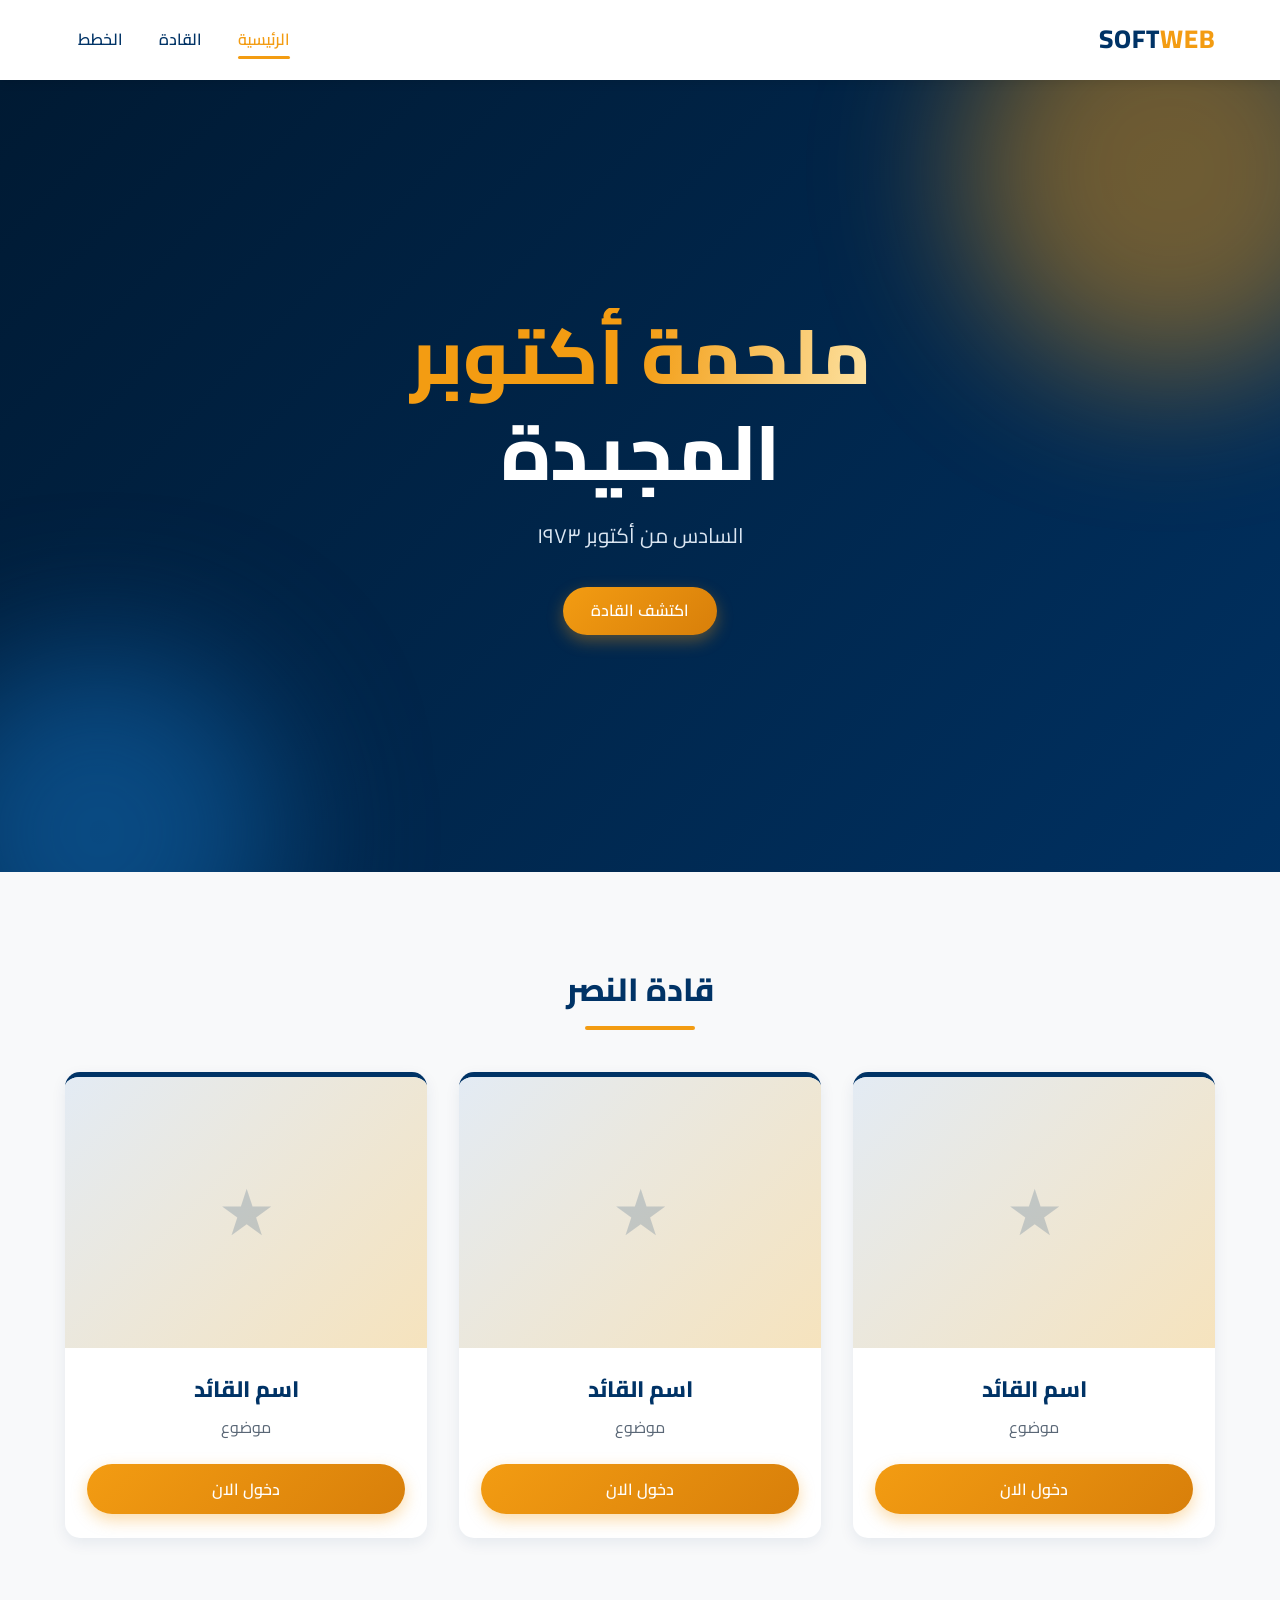
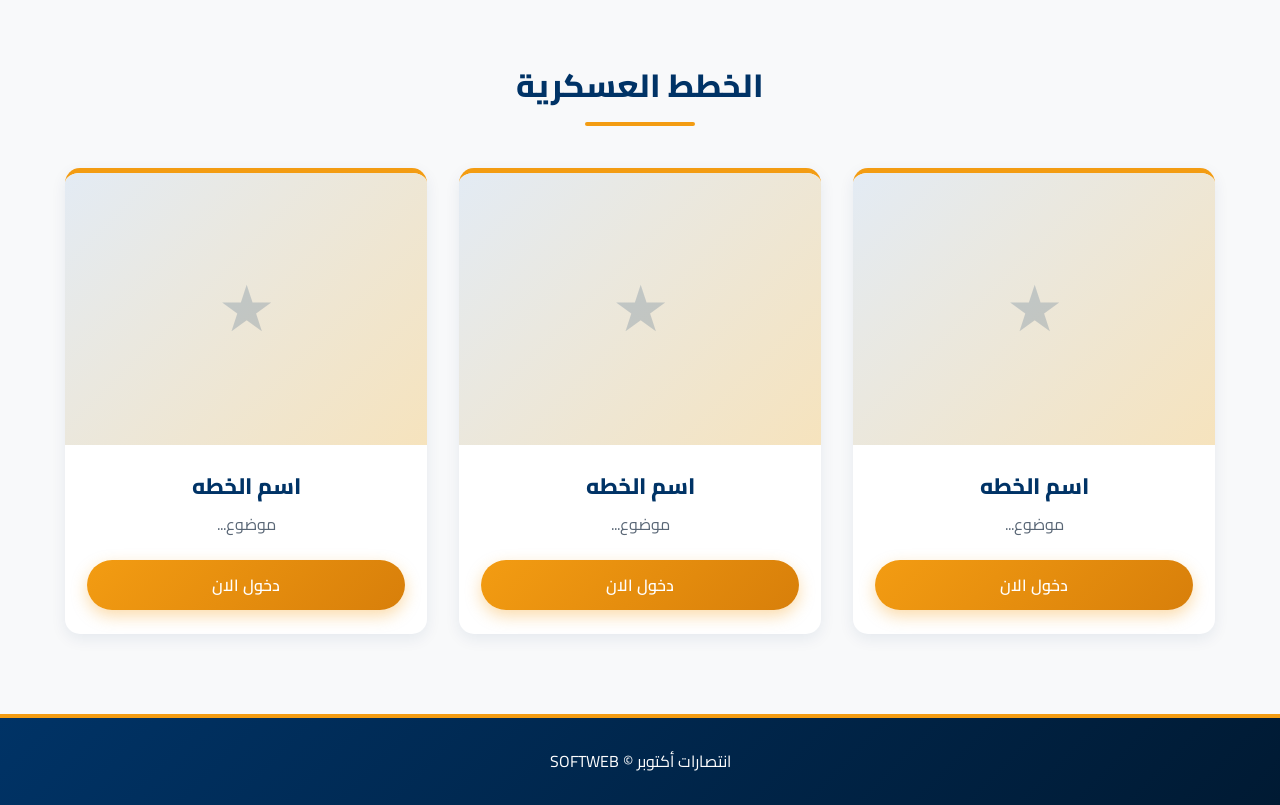
==== index.html @ c3227319 "Add files via upload" ====
<!doctype html>
<html lang="ar" dir="rtl">

<head>
    <meta charset="utf-8">
    <meta name="viewport" content="width=device-width,initial-scale=1">
    <title>انتصارات أكتوبر</title>
    <link rel="preconnect" href="https://fonts.googleapis.com">
    <link rel="preconnect" href="https://fonts.gstatic.com" crossorigin>
    <link href="https://fonts.googleapis.com/css2?family=Cairo:wght@400;600;800&display=swap" rel="stylesheet">
    <link rel="stylesheet" href="static/css/style.css">
    <link rel="stylesheet" href="static/css/index.css">
</head>

<body>

    <!--الراس او الشريط العلوي-->
    <header>

        <!--شعار-->
        <div class="logo">
            <h1>SOFT<span>WEB</span></h1>
        </div>

        <!--links روابط-->
        <nav>
            <div class="link_box">
                <a class="link_item" href="#word">الرئيسية</a>
                <a class="link_item" href="#leaders">القادة</a>
                <a class="link_item" href="#plans">الخطط</a>
            </div>
        </nav>
    </header>

    <main>
        <!--مقدمة كلمه ملحمة اكتوبر-->
        <section class="word" id="word">
            <div class="word_box">
                <h1 class="word_item">
                    <span class="word_gold">ملحمة أكتوبر</span>
                    <span class="word_white">المجيدة</span>
                </h1>
                <p class="word_sub">السادس من أكتوبر ١٩٧٣</p>
                <a class="btn" href="#leaders">اكتشف القادة</a>
            </div>
        </section>

        <!--القاده-->
        <section class="leaders_section" id="leaders">
            <h2 class="section-title">قادة النصر</h2>
            <div class="leaders_box">
                <div class="leaders_item">
                    <div class="leaders_img"><img src="" class="leaders_photo" alt=""></div>
                    <div class="leaders_string">
                        <h1>اسم القائد</h1>
                        <p>موضوع</p>
                    </div>
                    <button>دخول الان</button>
                </div>

                <div class="leaders_item">
                    <div class="leaders_img"><img src="" class="leaders_photo" alt=""></div>
                    <div class="leaders_string">
                        <h1>اسم القائد</h1>
                        <p>موضوع</p>
                    </div>
                    <button>دخول الان</button>
                </div>

                <div class="leaders_item">
                    <div class="leaders_img"><img src="" class="leaders_photo" alt=""></div>
                    <div class="leaders_string">
                        <h1>اسم القائد</h1>
                        <p>موضوع</p>
                    </div>
                    <button>دخول الان</button>
                </div>
            </div>
        </section>

        <!--الخطط-->
        <section class="plans_section" id="plans">
            <h2 class="section-title">الخطط العسكرية</h2>
            <div class="plan_box">
                <div class="plan_item">
                    <div class="plan_photo"><img src="" class="plan_img" alt=""></div>
                    <div class="plan_string">
                        <h1>اسم الخطه</h1>
                        <p>موضوع...</p>
                    </div>
                    <button>دخول الان</button>
                </div>

                <div class="plan_item">
                    <div class="plan_photo"><img src="" class="plan_img" alt=""></div>
                    <div class="plan_string">
                        <h1>اسم الخطه</h1>
                        <p>موضوع...</p>
                    </div>
                    <button>دخول الان</button>
                </div>

                <div class="plan_item">
                    <div class="plan_photo"><img src="" class="plan_img" alt=""></div>
                    <div class="plan_string">
                        <h1>اسم الخطه</h1>
                        <p>موضوع...</p>
                    </div>
                    <button>دخول الان</button>
                </div>
            </div>
        </section>
    </main>

    <footer>
        <p>انتصارات أكتوبر &copy; SOFTWEB</p>
    </footer>

    <script src="static/scripts/app.js"></script>
</body>

</html>
---- static/css/style.css ----
/* ========== المتغيرات (نفس ألوان الملف المرجعي + درجات إضافية) ========== */
:root {
    --main-blue: #003366;
    --deep-blue: #001a33;
    --mid-blue: #0b4f8a;
    --main-orange: #f39c12;
    --dark-orange: #d87f0a;
    --gold: #ffc857;
    --light-bg: #f8f9fa;
    --ink: #1c2a3a;
    --muted: #5a6776;
    --shadow-sm: 0 5px 15px rgba(0, 51, 102, 0.08);
    --shadow-lg: 0 18px 40px rgba(0, 51, 102, 0.22);
    --ease: cubic-bezier(.22, .8, .3, 1);
}

/* ========== الأساسيات ========== */
*,
*::before,
*::after {
    box-sizing: border-box;
}

html {
    scroll-behavior: smooth;
    scroll-padding-top: 80px;
}

body {
    font-family: 'Cairo', 'Segoe UI', Tahoma, Geneva, Verdana, sans-serif;
    background-color: var(--light-bg);
    color: var(--ink);
    margin: 0;
    padding: 0;
    line-height: 1.7;
}

img {
    max-width: 100%;
    display: block;
}

a {
    text-decoration: none;
}

:focus-visible {
    outline: 3px solid var(--main-orange);
    outline-offset: 3px;
}

/* ========== الهيدر ========== */
header {
    position: sticky;
    top: 0;
    z-index: 100;
    display: flex;
    align-items: center;
    justify-content: space-between;
    padding: 18px 5%;
    background-color: rgba(255, 255, 255, 0.92);
    backdrop-filter: blur(10px);
    box-shadow: 0 2px 10px rgba(0, 0, 0, 0.1);
    transition: padding 0.35s var(--ease), box-shadow 0.35s var(--ease);
}

header.scrolled {
    padding: 8px 5%;
    box-shadow: 0 6px 24px rgba(0, 51, 102, 0.18);
}

.logo h1 {
    margin: 0;
    font-size: 1.6rem;
    font-weight: 800;
    color: var(--main-blue);
    letter-spacing: 1px;
}

.logo span {
    color: var(--main-orange);
}

.link_box {
    display: flex;
    gap: 8px;
}

.link_item {
    position: relative;
    color: var(--main-blue);
    font-weight: 600;
    padding: 6px 14px;
    transition: color 0.3s;
}

/* خط برتقالي يتمدد تحت الرابط */
.link_item::after {
    content: '';
    position: absolute;
    bottom: 0;
    right: 14px;
    left: 14px;
    height: 3px;
    border-radius: 3px;
    background: var(--main-orange);
    transform: scaleX(0);
    transform-origin: right;
    transition: transform 0.35s var(--ease);
}

.link_item:hover,
.link_item.active {
    color: var(--main-orange);
}

.link_item:hover::after,
.link_item.active::after {
    transform: scaleX(1);
}

/* ========== الأزرار ========== */
.btn,
button {
    position: relative;
    overflow: hidden;
    display: inline-block;
    font-family: inherit;
    font-size: 1rem;
    font-weight: 600;
    color: #fff;
    background: linear-gradient(135deg, var(--main-orange), var(--dark-orange));
    border: none;
    border-radius: 25px;
    padding: 10px 28px;
    cursor: pointer;
    box-shadow: 0 6px 16px rgba(243, 156, 18, 0.35);
    transition: transform 0.3s var(--ease), box-shadow 0.3s var(--ease);
}

/* لمعة تعبر الزر */
.btn::before,
button::before {
    content: '';
    position: absolute;
    top: 0;
    bottom: 0;
    width: 50%;
    right: -80%;
    background: linear-gradient(100deg, transparent, rgba(255, 255, 255, 0.55), transparent);
    transform: skewX(20deg);
}

.btn:hover::before,
button:hover::before {
    right: 130%;
    transition: right 0.7s var(--ease);
}

.btn:hover,
button:hover {
    transform: translateY(-3px);
    box-shadow: 0 10px 22px rgba(243, 156, 18, 0.5);
}

.btn:active,
button:active {
    transform: translateY(0) scale(0.97);
}

/* ========== عناوين الأقسام ========== */
.section-title {
    position: relative;
    margin: 0 0 56px;
    color: var(--main-blue);
    font-size: 2rem;
    font-weight: 800;
    text-align: center;
}

.section-title::after {
    content: '';
    position: absolute;
    bottom: -14px;
    left: 50%;
    width: 60px;
    height: 4px;
    border-radius: 4px;
    background: var(--main-orange);
    transform: translateX(-50%);
    transition: width 0.8s var(--ease);
}

/* الخط يتمدد عند ظهور العنوان */
.section-title.reveal:not(.in)::after {
    width: 0;
}

.section-title.in::after {
    width: 110px;
}

/* ========== الفوتر ========== */
footer {
    background: linear-gradient(135deg, var(--main-blue), var(--deep-blue));
    color: #fff;
    padding: 30px 0;
    text-align: center;
    margin-top: 50px;
    border-top: 4px solid var(--main-orange);
}

footer p {
    margin: 0;
}

/* ========== الظهور عند التمرير ========== */
.reveal {
    opacity: 0;
    transform: translateY(40px);
    transition: opacity 0.8s var(--ease), transform 0.8s var(--ease);
    transition-delay: calc(var(--i, 0) * 120ms);
}

.reveal.in {
    opacity: 1;
    transform: none;
}

/* ========== جوال ========== */
@media (max-width: 640px) {
    header {
        flex-direction: column;
        gap: 6px;
    }

    .section-title {
        font-size: 1.6rem;
    }
}

/* احترام من يفضّل تقليل الحركة */
@media (prefers-reduced-motion: reduce) {

    *,
    *::before,
    *::after {
        animation: none !important;
        transition: none !important;
    }

    html {
        scroll-behavior: auto;
    }

    .reveal {
        opacity: 1;
        transform: none;
    }
}
---- static/css/index.css ----
/* ========== الهيرو: ملحمة أكتوبر المجيدة ========== */
.word {
    position: relative;
    overflow: hidden;
    min-height: 88vh;
    display: flex;
    align-items: center;
    justify-content: center;
    text-align: center;
    padding: 100px 20px;
    color: #fff;
    background: linear-gradient(135deg, var(--deep-blue), var(--main-blue) 55%, var(--mid-blue));
    background-size: 200% 200%;
    animation: bgShift 14s ease-in-out infinite alternate;
}

/* توهجان برتقالي وأزرق يطفوان ببطء */
.word::before,
.word::after {
    content: '';
    position: absolute;
    border-radius: 50%;
    filter: blur(70px);
    pointer-events: none;
}

.word::before {
    width: 420px;
    height: 420px;
    top: -120px;
    right: -100px;
    background: rgba(243, 156, 18, 0.45);
    animation: float 9s ease-in-out infinite alternate;
}

.word::after {
    width: 360px;
    height: 360px;
    bottom: -140px;
    left: -80px;
    background: rgba(11, 79, 138, 0.9);
    animation: float 11s ease-in-out infinite alternate-reverse;
}

.word_box {
    position: relative;
    z-index: 1;
    max-width: 800px;
}

.word_item {
    margin: 0 0 18px;
    font-size: clamp(2.4rem, 7vw, 4.8rem);
    font-weight: 800;
    line-height: 1.25;
}

.word_item span {
    display: block;
}

/* الذهبي: لمعان يتحرك داخل النص */
.word_gold {
    background: linear-gradient(100deg, var(--main-orange) 20%, #fff2c2 45%, var(--gold) 55%, var(--main-orange) 80%);
    background-size: 250% 100%;
    -webkit-background-clip: text;
    background-clip: text;
    color: transparent;
    animation: heroIn 1s var(--ease) both, shimmer 5s linear 1s infinite;
}

.word_white {
    color: #fff;
    animation: heroIn 1s var(--ease) 0.25s both;
}

.word_sub {
    margin: 0 0 34px;
    font-size: 1.3rem;
    color: #dbe6f2;
    animation: heroIn 1s var(--ease) 0.55s both;
}

.word_box .btn {
    animation: heroIn 1s var(--ease) 0.85s both, pulse 2.6s ease-in-out 2s infinite;
}

/* ========== القادة ========== */
.leaders_section,
.plans_section {
    padding: 90px 5% 30px;
}

.leaders_box,
.plan_box {
    max-width: 1150px;
    margin: 0 auto;
    display: grid;
    grid-template-columns: repeat(auto-fit, minmax(270px, 1fr));
    gap: 32px;
}

.leaders_item,
.plan_item {
    display: flex;
    flex-direction: column;
    background: #fff;
    border-radius: 15px;
    overflow: hidden;
    box-shadow: var(--shadow-sm);
    transition: transform 0.4s var(--ease), box-shadow 0.4s var(--ease), opacity 0.8s var(--ease);
}

/* الأزرق للقادة والبرتقالي للخطط (مثل card-edu و card-biz) */
.leaders_item {
    border-top: 5px solid var(--main-blue);
}

.plan_item {
    border-top: 5px solid var(--main-orange);
}

.leaders_item:hover,
.plan_item:hover {
    transform: translateY(-10px);
    box-shadow: var(--shadow-lg);
}

/* ---- منطقة الصورة ---- */
.leaders_img,
.plan_photo {
    position: relative;
    overflow: hidden;
    aspect-ratio: 4 / 3;
    background: linear-gradient(135deg, #e3ebf4, #f6e3bd);
}

/* نجمة مكان الصورة قبل إضافتها */
.leaders_img::before,
.plan_photo::before {
    content: '★';
    position: absolute;
    inset: 0;
    display: grid;
    place-items: center;
    font-size: 4rem;
    color: rgba(0, 51, 102, 0.18);
}

.leaders_photo,
.plan_img {
    position: relative;
    width: 100%;
    height: 100%;
    object-fit: cover;
    transition: transform 0.7s var(--ease);
}

/* إخفاء الصورة الفارغة حتى لا تظهر أيقونة مكسورة */
img[src=""] {
    display: none;
}

.leaders_item:hover .leaders_photo,
.plan_item:hover .plan_img {
    transform: scale(1.08);
}

/* ---- النصوص ---- */
.leaders_string,
.plan_string {
    flex: 1;
    padding: 22px 22px 8px;
    text-align: center;
}

.leaders_string h1,
.plan_string h1 {
    margin: 0 0 6px;
    font-size: 1.4rem;
    font-weight: 800;
    color: var(--main-blue);
}

.leaders_string p,
.plan_string p {
    margin: 0;
    color: var(--muted);
}

.leaders_item button,
.plan_item button {
    margin: 14px 22px 24px;
}

/* ========== الحركات ========== */
@keyframes heroIn {
    from {
        opacity: 0;
        transform: translateY(35px);
    }

    to {
        opacity: 1;
        transform: none;
    }
}

@keyframes shimmer {
    to {
        background-position: -250% 0;
    }
}

@keyframes bgShift {
    to {
        background-position: 100% 100%;
    }
}

@keyframes float {
    to {
        transform: translate(-50px, 60px) scale(1.15);
    }
}

@keyframes pulse {

    0%,
    100% {
        box-shadow: 0 6px 16px rgba(243, 156, 18, 0.35), 0 0 0 0 rgba(243, 156, 18, 0.5);
    }

    50% {
        box-shadow: 0 6px 16px rgba(243, 156, 18, 0.35), 0 0 0 16px rgba(243, 156, 18, 0);
    }
}
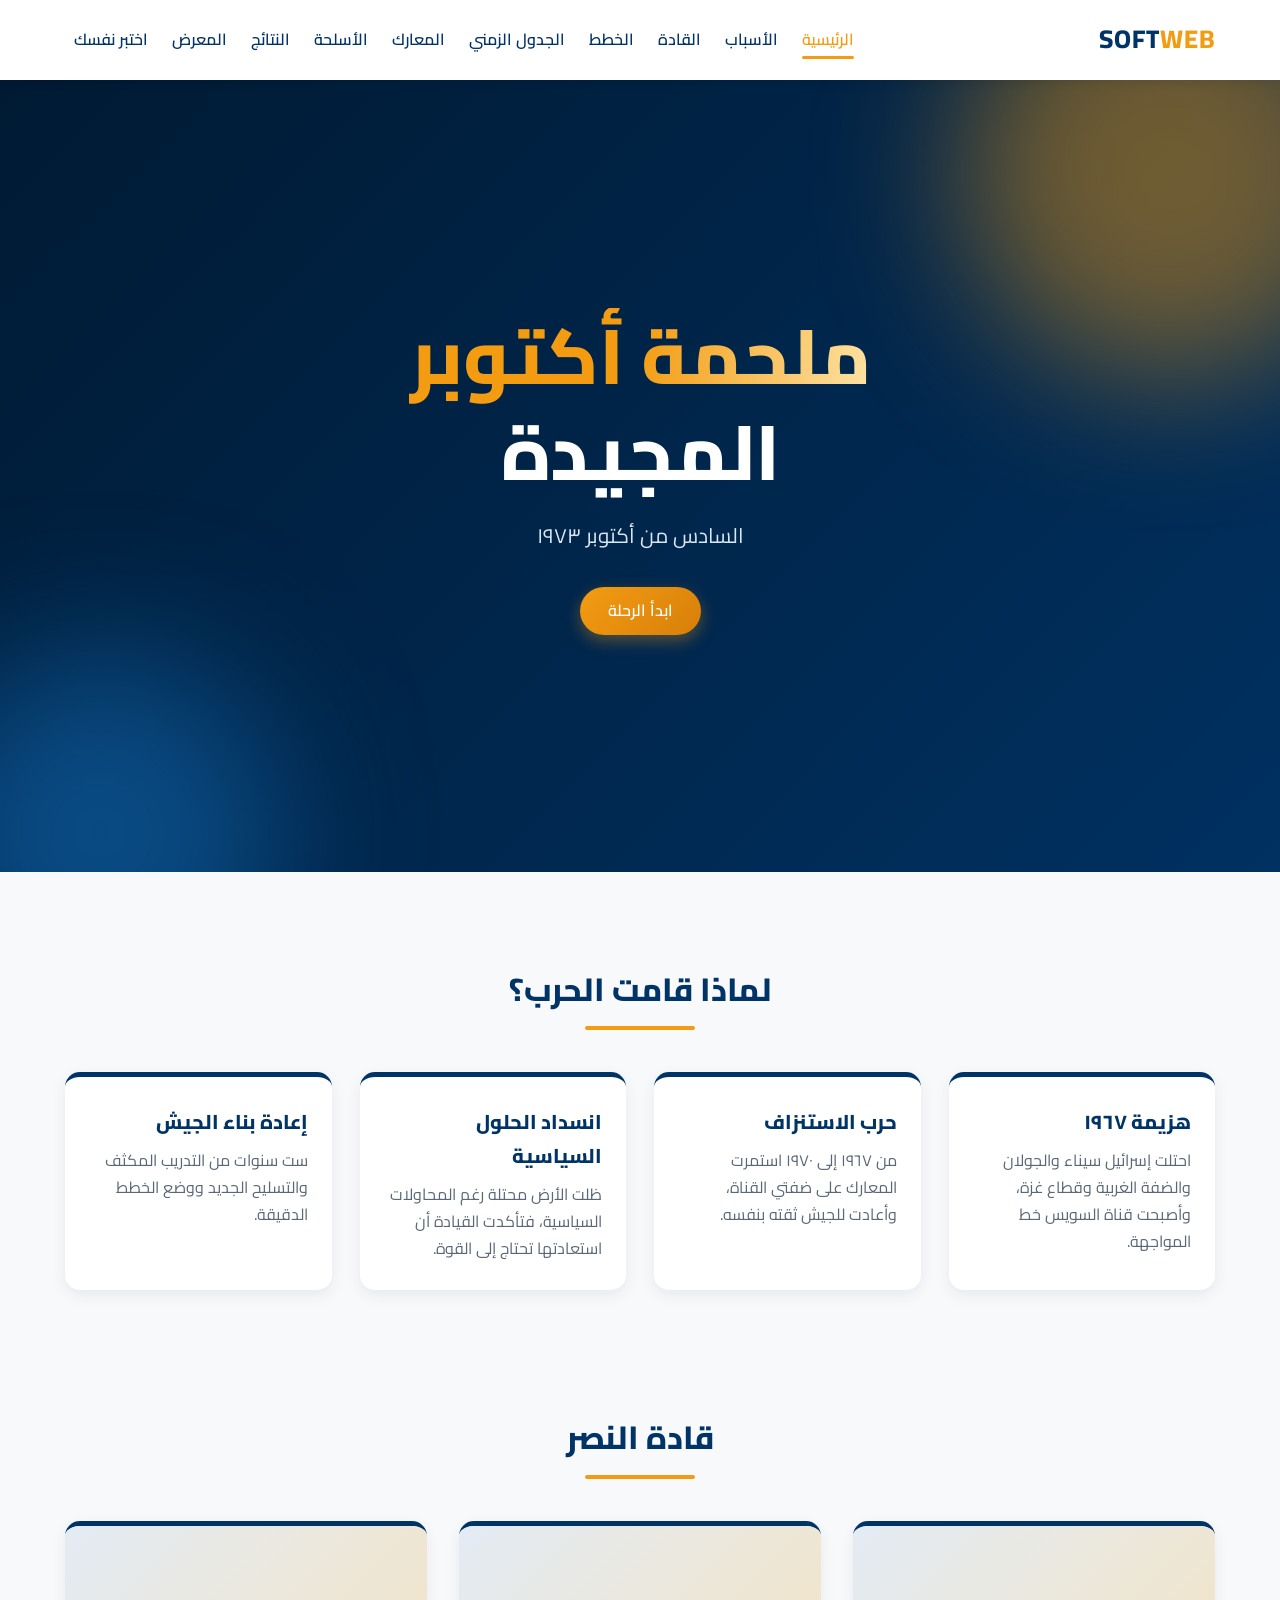
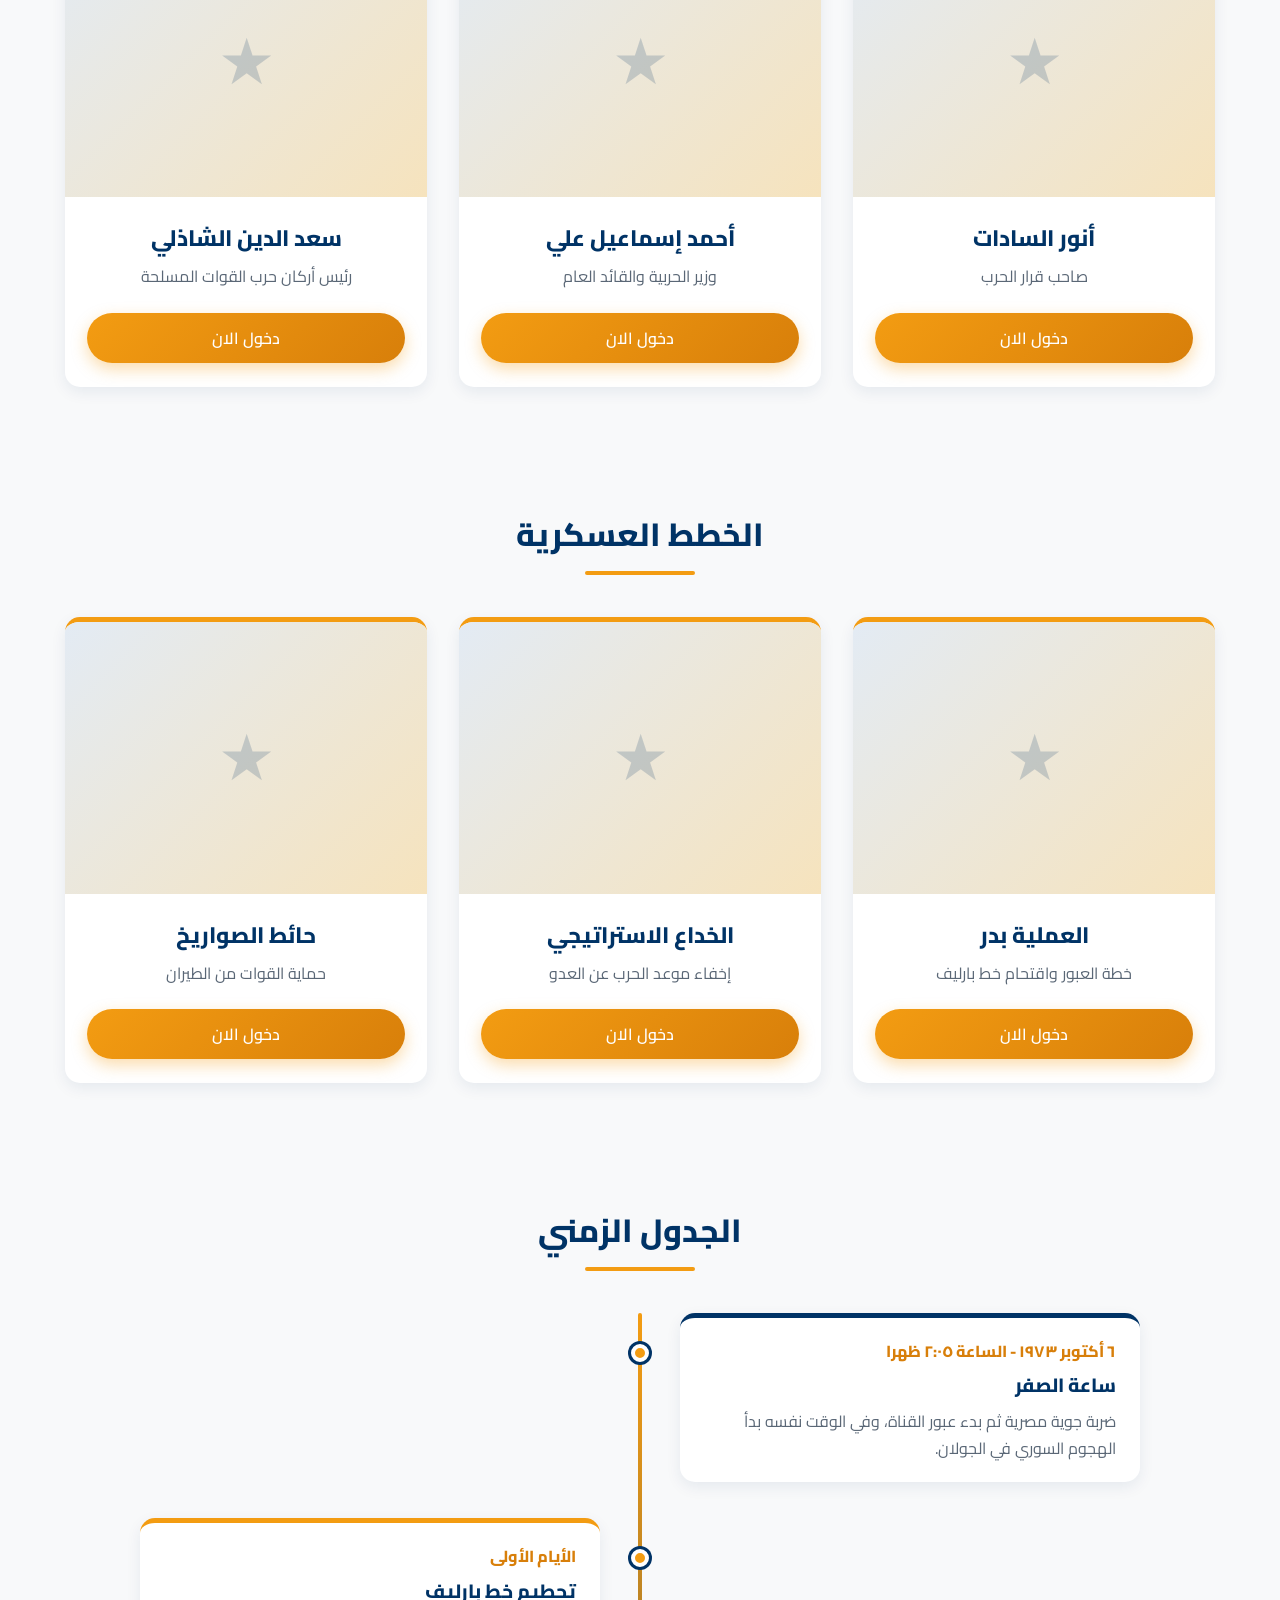
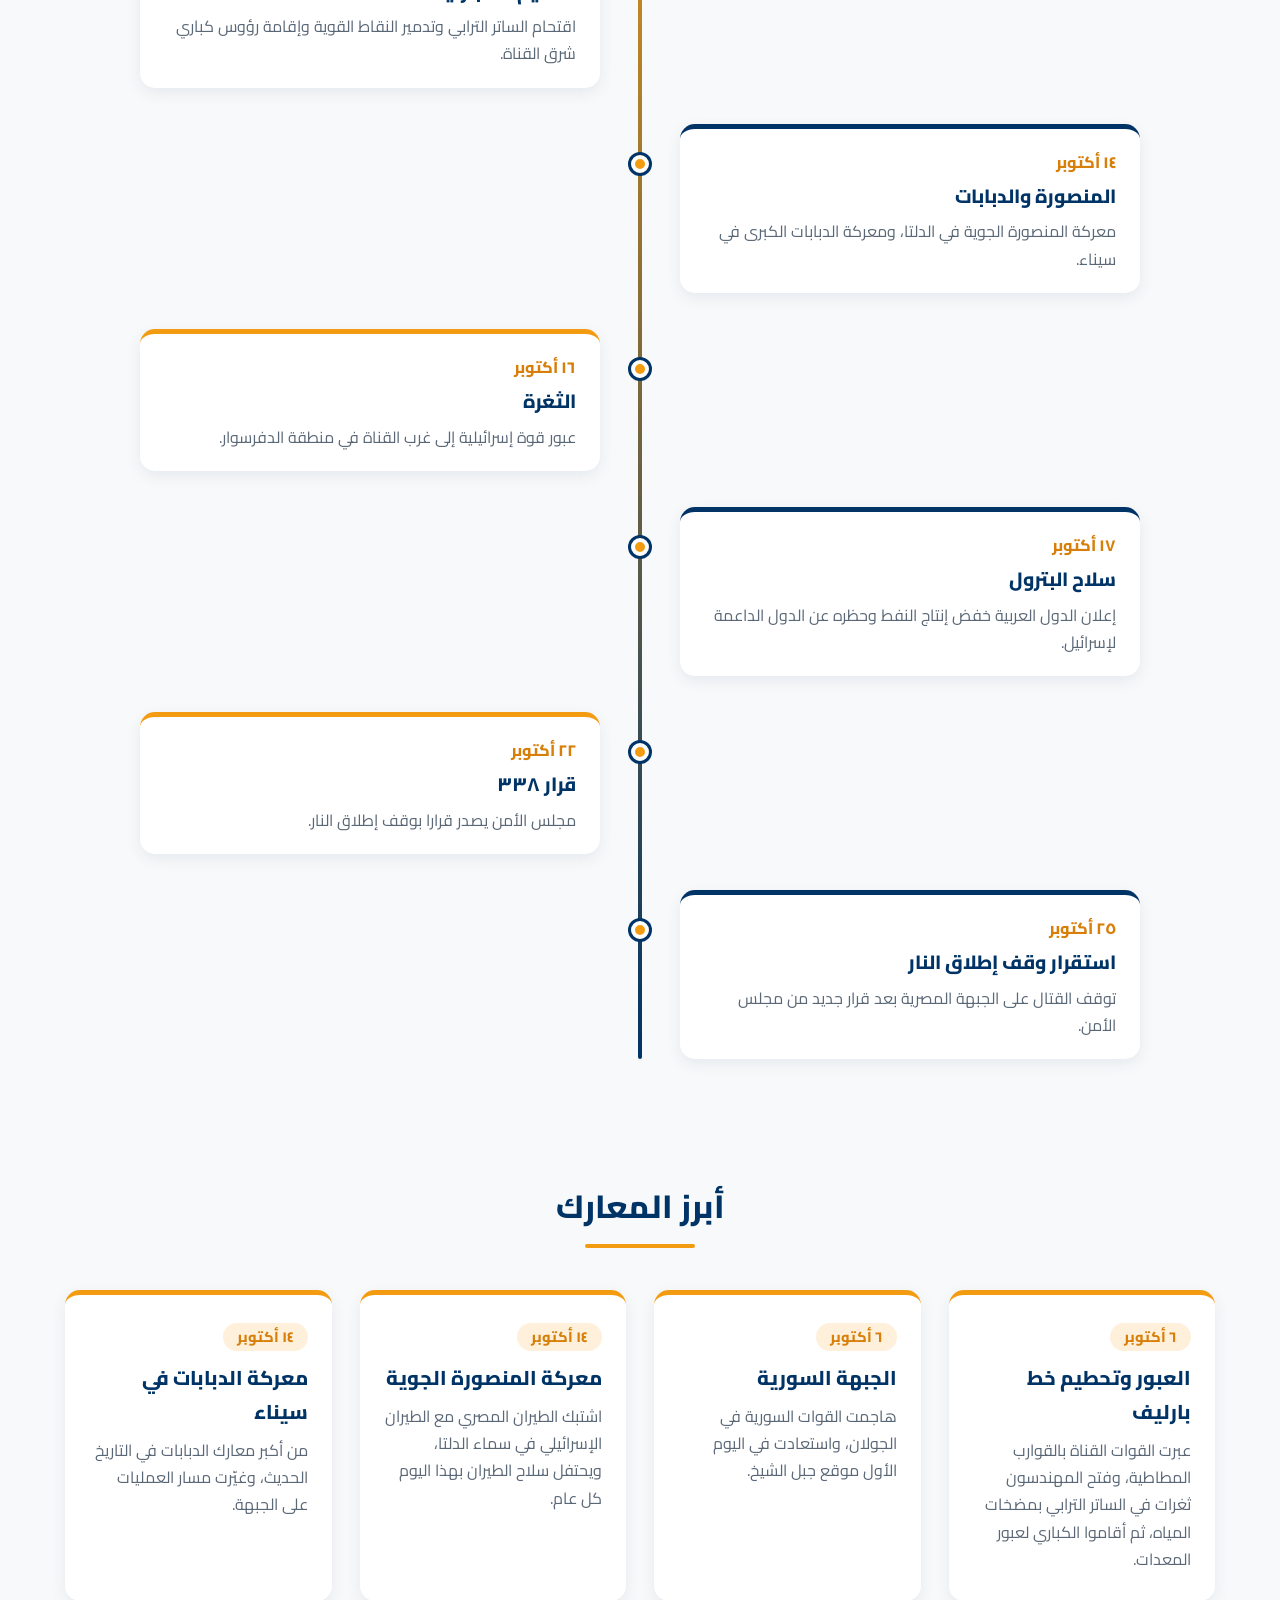
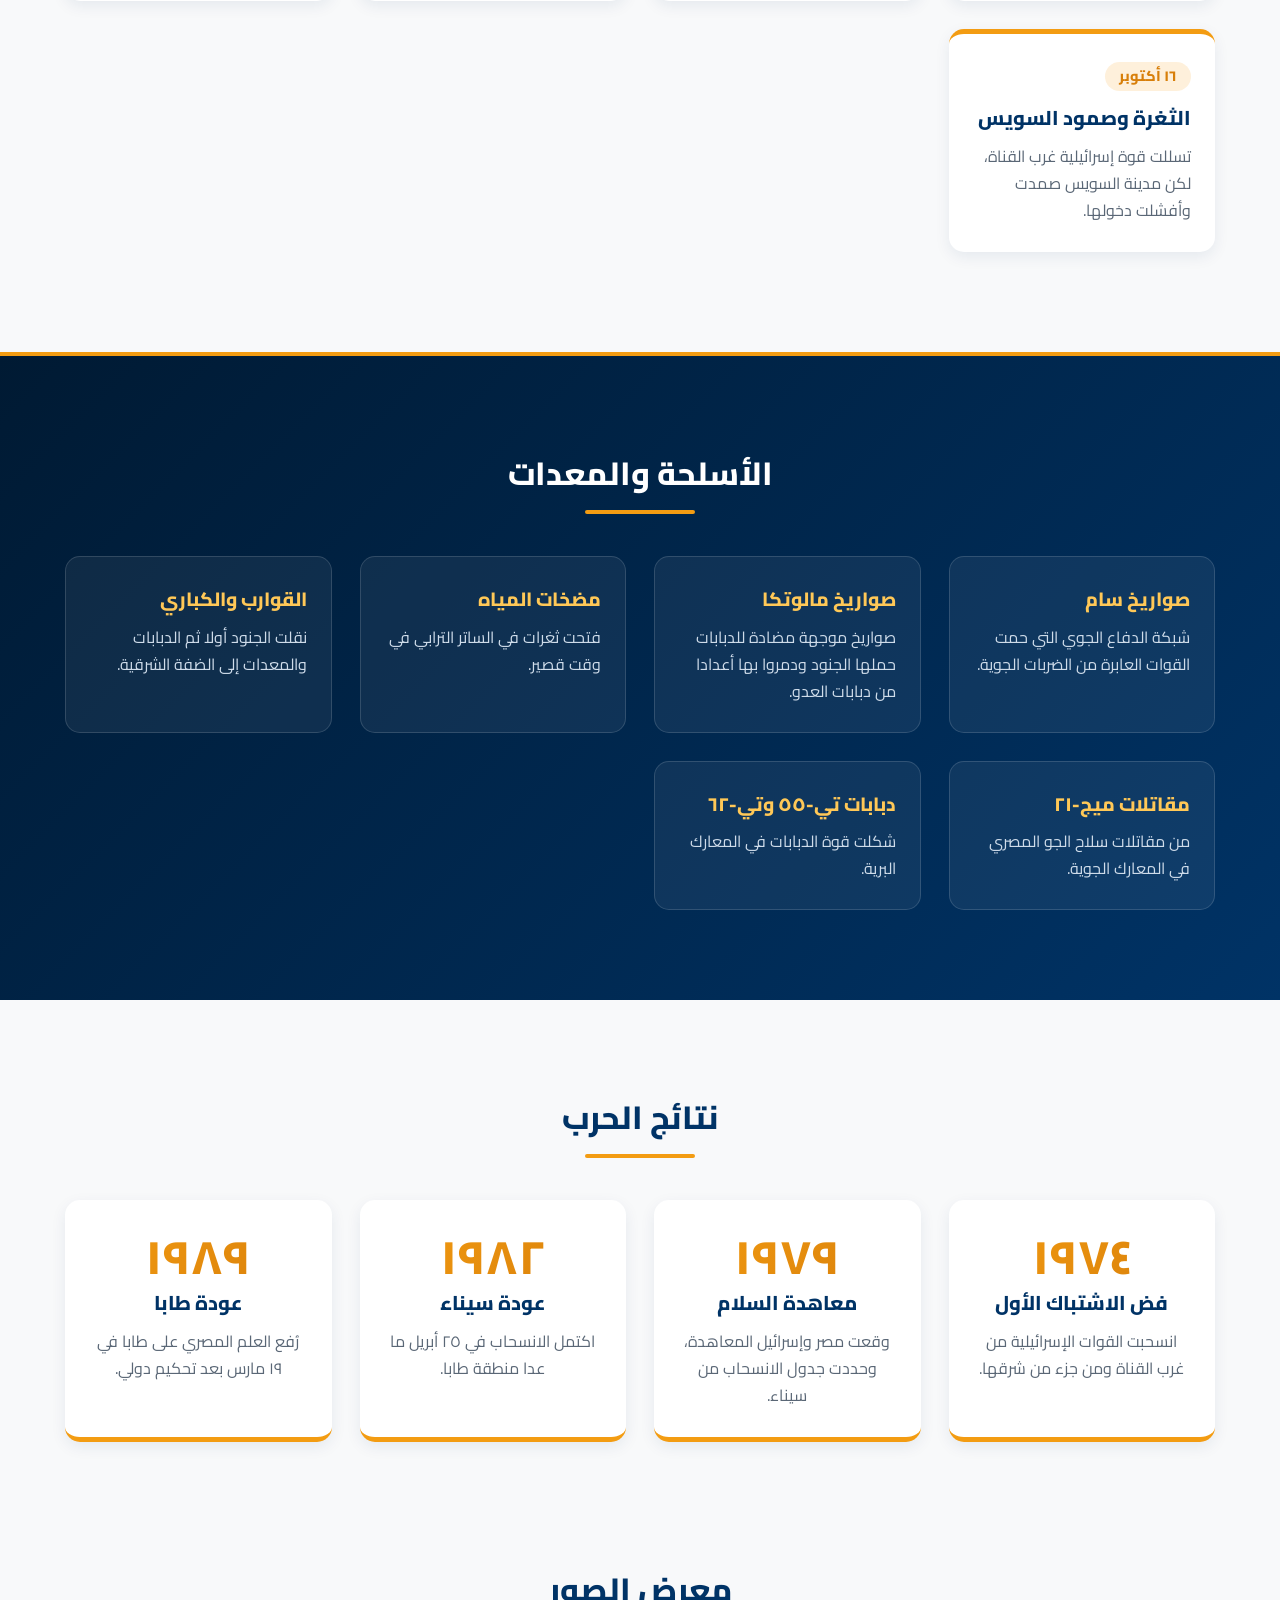
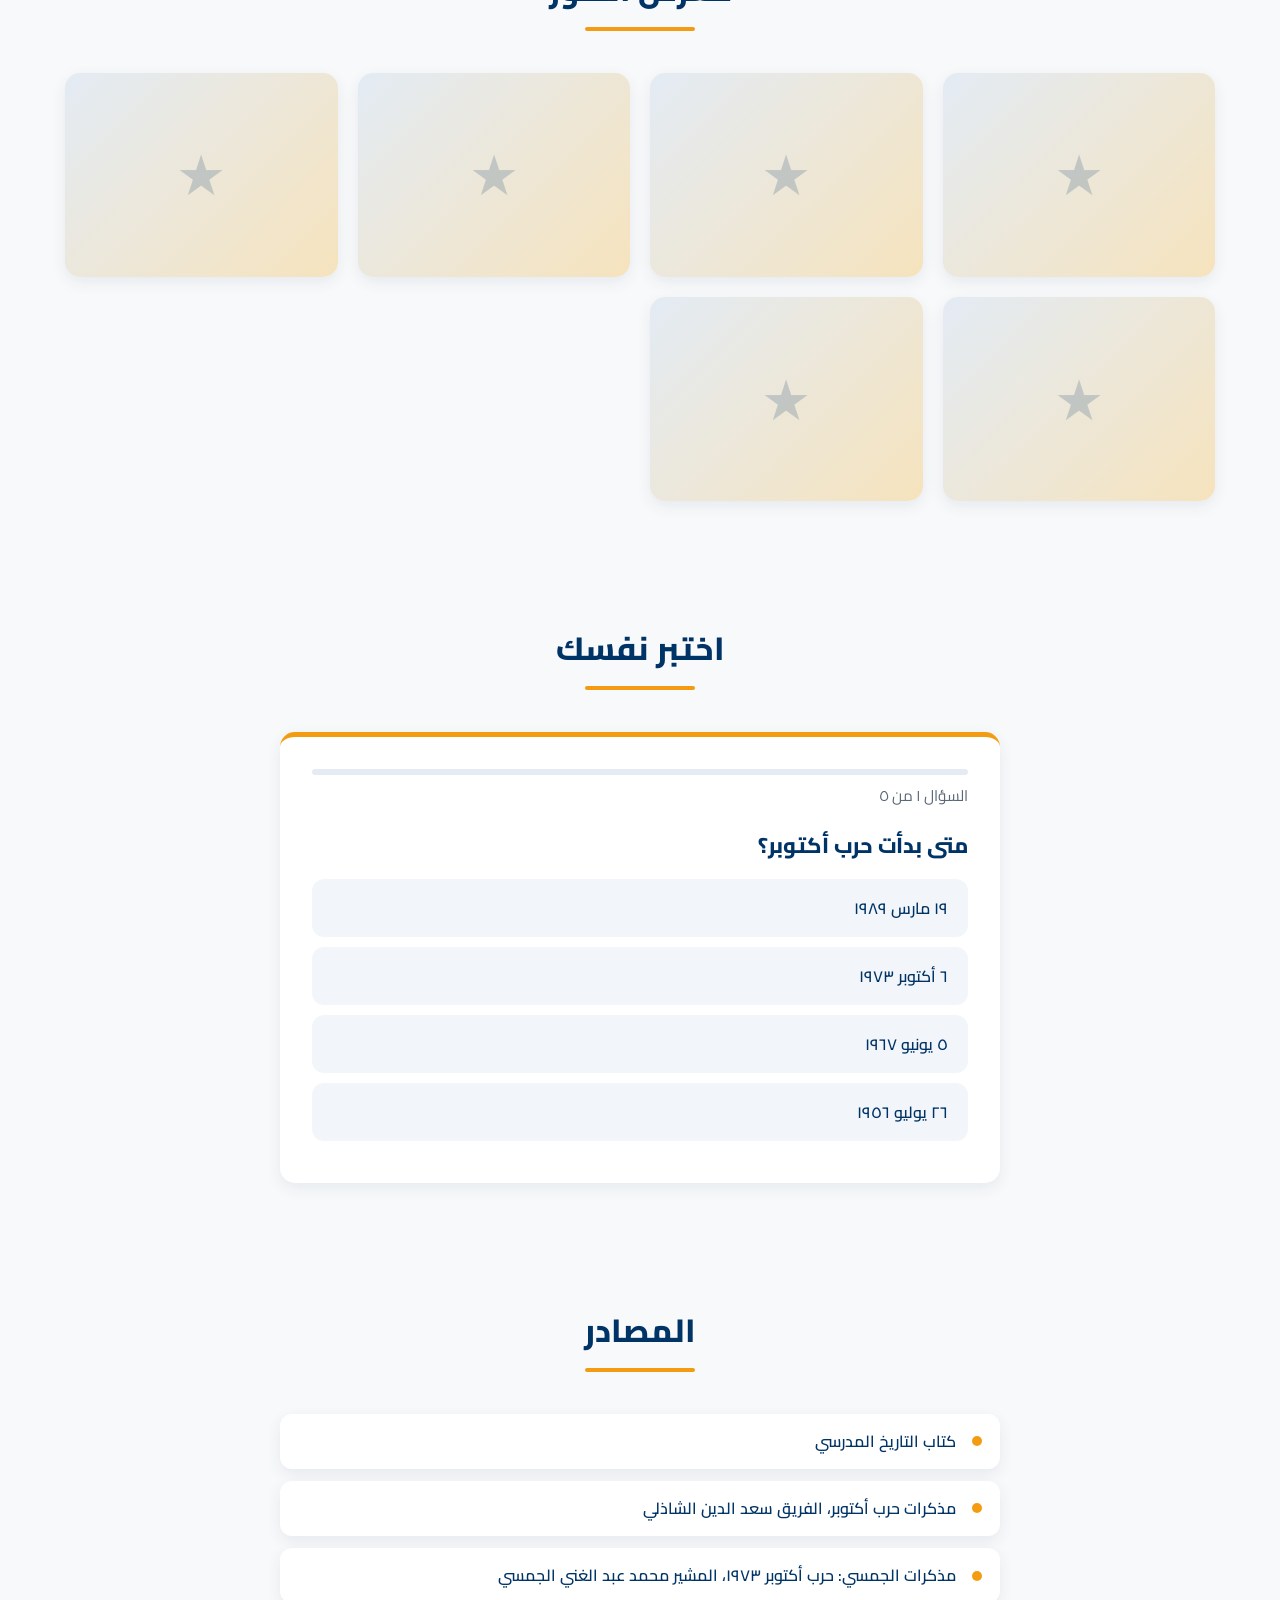
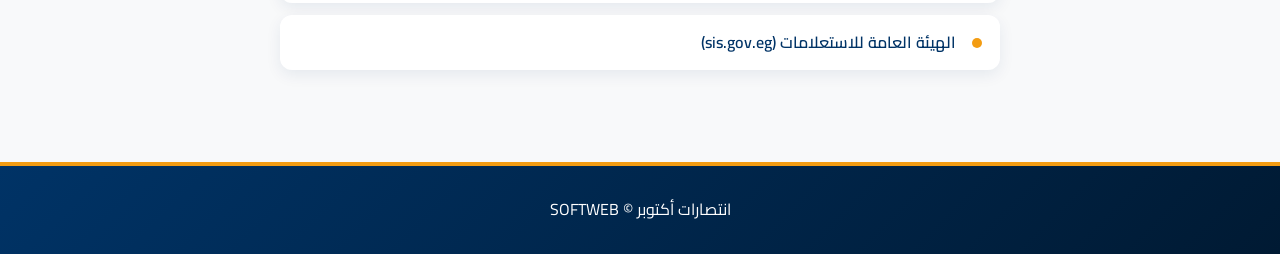
==== commit 0458d6b3: "Add files via upload" ====
--- a/index.html
+++ b/index.html
@@ -26,8 +26,15 @@
         <nav>
             <div class="link_box">
                 <a class="link_item" href="#word">الرئيسية</a>
+                <a class="link_item" href="#causes">الأسباب</a>
                 <a class="link_item" href="#leaders">القادة</a>
                 <a class="link_item" href="#plans">الخطط</a>
+                <a class="link_item" href="#timeline">الجدول الزمني</a>
+                <a class="link_item" href="#battles">المعارك</a>
+                <a class="link_item" href="#weapons">الأسلحة</a>
+                <a class="link_item" href="#results">النتائج</a>
+                <a class="link_item" href="#gallery">المعرض</a>
+                <a class="link_item" href="#quiz">اختبر نفسك</a>
             </div>
         </nav>
     </header>
@@ -41,7 +48,30 @@
                     <span class="word_white">المجيدة</span>
                 </h1>
                 <p class="word_sub">السادس من أكتوبر ١٩٧٣</p>
-                <a class="btn" href="#leaders">اكتشف القادة</a>
+                <a class="btn" href="#causes">ابدأ الرحلة</a>
+            </div>
+        </section>
+
+        <!--أسباب الحرب-->
+        <section class="sec" id="causes">
+            <h2 class="section-title">لماذا قامت الحرب؟</h2>
+            <div class="cards_grid">
+                <article class="info_item">
+                    <h3>هزيمة ١٩٦٧</h3>
+                    <p>احتلت إسرائيل سيناء والجولان والضفة الغربية وقطاع غزة، وأصبحت قناة السويس خط المواجهة.</p>
+                </article>
+                <article class="info_item">
+                    <h3>حرب الاستنزاف</h3>
+                    <p>من ١٩٦٧ إلى ١٩٧٠ استمرت المعارك على ضفتي القناة، وأعادت للجيش ثقته بنفسه.</p>
+                </article>
+                <article class="info_item">
+                    <h3>انسداد الحلول السياسية</h3>
+                    <p>ظلت الأرض محتلة رغم المحاولات السياسية، فتأكدت القيادة أن استعادتها تحتاج إلى القوة.</p>
+                </article>
+                <article class="info_item">
+                    <h3>إعادة بناء الجيش</h3>
+                    <p>ست سنوات من التدريب المكثف والتسليح الجديد ووضع الخطط الدقيقة.</p>
+                </article>
             </div>
         </section>
 
@@ -50,30 +80,33 @@
             <h2 class="section-title">قادة النصر</h2>
             <div class="leaders_box">
                 <div class="leaders_item">
-                    <div class="leaders_img"><img src="" class="leaders_photo" alt=""></div>
+                    <div class="leaders_img"><img src="" class="leaders_photo" alt="أنور السادات"></div>
                     <div class="leaders_string">
-                        <h1>اسم القائد</h1>
-                        <p>موضوع</p>
-                    </div>
-                    <button>دخول الان</button>
+                        <h1>أنور السادات</h1>
+                        <p>صاحب قرار الحرب</p>
+                    </div>
+                    <button data-title="أنور السادات"
+                        data-text="رئيس الجمهورية والقائد الأعلى للقوات المسلحة. اتخذ قرار الحرب وحدد موعدها بالتنسيق مع سوريا، وبعد الحرب اتجه إلى المفاوضات التي انتهت بمعاهدة السلام عام ١٩٧٩.">دخول الان</button>
                 </div>
 
                 <div class="leaders_item">
-                    <div class="leaders_img"><img src="" class="leaders_photo" alt=""></div>
+                    <div class="leaders_img"><img src="" class="leaders_photo" alt="أحمد إسماعيل علي"></div>
                     <div class="leaders_string">
-                        <h1>اسم القائد</h1>
-                        <p>موضوع</p>
-                    </div>
-                    <button>دخول الان</button>
+                        <h1>أحمد إسماعيل علي</h1>
+                        <p>وزير الحربية والقائد العام</p>
+                    </div>
+                    <button data-title="أحمد إسماعيل علي"
+                        data-text="تولى وزارة الحربية والقيادة العامة للقوات المسلحة قبل الحرب بعام تقريبا، وأشرف على الإعداد والتدريب وإدارة العمليات.">دخول الان</button>
                 </div>
 
                 <div class="leaders_item">
-                    <div class="leaders_img"><img src="" class="leaders_photo" alt=""></div>
+                    <div class="leaders_img"><img src="" class="leaders_photo" alt="سعد الدين الشاذلي"></div>
                     <div class="leaders_string">
-                        <h1>اسم القائد</h1>
-                        <p>موضوع</p>
-                    </div>
-                    <button>دخول الان</button>
+                        <h1>سعد الدين الشاذلي</h1>
+                        <p>رئيس أركان حرب القوات المسلحة</p>
+                    </div>
+                    <button data-title="سعد الدين الشاذلي"
+                        data-text="رئيس أركان حرب القوات المسلحة. شارك في تطوير خطط العمليات وإعداد القوات للعبور، وكتب بعد الحرب مذكراته عنها.">دخول الان</button>
                 </div>
             </div>
         </section>
@@ -83,34 +116,208 @@
             <h2 class="section-title">الخطط العسكرية</h2>
             <div class="plan_box">
                 <div class="plan_item">
-                    <div class="plan_photo"><img src="" class="plan_img" alt=""></div>
+                    <div class="plan_photo"><img src="" class="plan_img" alt="العملية بدر"></div>
                     <div class="plan_string">
-                        <h1>اسم الخطه</h1>
-                        <p>موضوع...</p>
-                    </div>
-                    <button>دخول الان</button>
+                        <h1>العملية بدر</h1>
+                        <p>خطة العبور واقتحام خط بارليف</p>
+                    </div>
+                    <button data-title="العملية بدر"
+                        data-text="الخطة الأساسية لعبور قناة السويس. بدأت بضربة جوية ثم عبور المشاة بالقوارب المطاطية، وبعدها أقيمت الكباري لعبور الدبابات والمعدات وتثبيت رؤوس كباري شرق القناة.">دخول الان</button>
                 </div>
 
                 <div class="plan_item">
-                    <div class="plan_photo"><img src="" class="plan_img" alt=""></div>
+                    <div class="plan_photo"><img src="" class="plan_img" alt="الخداع الاستراتيجي"></div>
                     <div class="plan_string">
-                        <h1>اسم الخطه</h1>
-                        <p>موضوع...</p>
-                    </div>
-                    <button>دخول الان</button>
+                        <h1>الخداع الاستراتيجي</h1>
+                        <p>إخفاء موعد الحرب عن العدو</p>
+                    </div>
+                    <button data-title="الخداع الاستراتيجي"
+                        data-text="إجراءات لإخفاء موعد الحرب: مناورات متكررة اعتاد عليها العدو، وإظهار الاستعدادات بشكل عادي، واختيار توقيت غير متوقع هو ٦ أكتوبر، وكان في رمضان وفي عيد الغفران عند اليهود.">دخول الان</button>
                 </div>
 
                 <div class="plan_item">
-                    <div class="plan_photo"><img src="" class="plan_img" alt=""></div>
+                    <div class="plan_photo"><img src="" class="plan_img" alt="حائط الصواريخ"></div>
                     <div class="plan_string">
-                        <h1>اسم الخطه</h1>
-                        <p>موضوع...</p>
-                    </div>
-                    <button>دخول الان</button>
-                </div>
-            </div>
+                        <h1>حائط الصواريخ</h1>
+                        <p>حماية القوات من الطيران</p>
+                    </div>
+                    <button data-title="حائط الصواريخ"
+                        data-text="شبكة من صواريخ الدفاع الجوي أقيمت غرب القناة لحماية القوات العابرة من الضربات الجوية، إلى جانب الصواريخ المضادة للدبابات مع المشاة.">دخول الان</button>
+                </div>
+            </div>
+        </section>
+
+        <!--الجدول الزمني-->
+        <section class="sec" id="timeline">
+            <h2 class="section-title">الجدول الزمني</h2>
+            <div class="timeline">
+                <article class="tl_item">
+                    <span class="tl_date">٦ أكتوبر ١٩٧٣ - الساعة ٢:٠٥ ظهرا</span>
+                    <h3>ساعة الصفر</h3>
+                    <p>ضربة جوية مصرية ثم بدء عبور القناة، وفي الوقت نفسه بدأ الهجوم السوري في الجولان.</p>
+                </article>
+                <article class="tl_item">
+                    <span class="tl_date">الأيام الأولى</span>
+                    <h3>تحطيم خط بارليف</h3>
+                    <p>اقتحام الساتر الترابي وتدمير النقاط القوية وإقامة رؤوس كباري شرق القناة.</p>
+                </article>
+                <article class="tl_item">
+                    <span class="tl_date">١٤ أكتوبر</span>
+                    <h3>المنصورة والدبابات</h3>
+                    <p>معركة المنصورة الجوية في الدلتا، ومعركة الدبابات الكبرى في سيناء.</p>
+                </article>
+                <article class="tl_item">
+                    <span class="tl_date">١٦ أكتوبر</span>
+                    <h3>الثغرة</h3>
+                    <p>عبور قوة إسرائيلية إلى غرب القناة في منطقة الدفرسوار.</p>
+                </article>
+                <article class="tl_item">
+                    <span class="tl_date">١٧ أكتوبر</span>
+                    <h3>سلاح البترول</h3>
+                    <p>إعلان الدول العربية خفض إنتاج النفط وحظره عن الدول الداعمة لإسرائيل.</p>
+                </article>
+                <article class="tl_item">
+                    <span class="tl_date">٢٢ أكتوبر</span>
+                    <h3>قرار ٣٣٨</h3>
+                    <p>مجلس الأمن يصدر قرارا بوقف إطلاق النار.</p>
+                </article>
+                <article class="tl_item">
+                    <span class="tl_date">٢٥ أكتوبر</span>
+                    <h3>استقرار وقف إطلاق النار</h3>
+                    <p>توقف القتال على الجبهة المصرية بعد قرار جديد من مجلس الأمن.</p>
+                </article>
+            </div>
+        </section>
+
+        <!--المعارك-->
+        <section class="sec" id="battles">
+            <h2 class="section-title">أبرز المعارك</h2>
+            <div class="cards_grid battles_box">
+                <article class="info_item">
+                    <span class="tag">٦ أكتوبر</span>
+                    <h3>العبور وتحطيم خط بارليف</h3>
+                    <p>عبرت القوات القناة بالقوارب المطاطية، وفتح المهندسون ثغرات في الساتر الترابي بمضخات المياه، ثم أقاموا الكباري لعبور المعدات.</p>
+                </article>
+                <article class="info_item">
+                    <span class="tag">٦ أكتوبر</span>
+                    <h3>الجبهة السورية</h3>
+                    <p>هاجمت القوات السورية في الجولان، واستعادت في اليوم الأول موقع جبل الشيخ.</p>
+                </article>
+                <article class="info_item">
+                    <span class="tag">١٤ أكتوبر</span>
+                    <h3>معركة المنصورة الجوية</h3>
+                    <p>اشتبك الطيران المصري مع الطيران الإسرائيلي في سماء الدلتا، ويحتفل سلاح الطيران بهذا اليوم كل عام.</p>
+                </article>
+                <article class="info_item">
+                    <span class="tag">١٤ أكتوبر</span>
+                    <h3>معركة الدبابات في سيناء</h3>
+                    <p>من أكبر معارك الدبابات في التاريخ الحديث، وغيّرت مسار العمليات على الجبهة.</p>
+                </article>
+                <article class="info_item">
+                    <span class="tag">١٦ أكتوبر</span>
+                    <h3>الثغرة وصمود السويس</h3>
+                    <p>تسللت قوة إسرائيلية غرب القناة، لكن مدينة السويس صمدت وأفشلت دخولها.</p>
+                </article>
+            </div>
+        </section>
+
+        <!--الأسلحة-->
+        <section class="sec sec_dark" id="weapons">
+            <h2 class="section-title">الأسلحة والمعدات</h2>
+            <div class="cards_grid">
+                <article class="weapon_item">
+                    <h3>صواريخ سام</h3>
+                    <p>شبكة الدفاع الجوي التي حمت القوات العابرة من الضربات الجوية.</p>
+                </article>
+                <article class="weapon_item">
+                    <h3>صواريخ مالوتكا</h3>
+                    <p>صواريخ موجهة مضادة للدبابات حملها الجنود ودمروا بها أعدادا من دبابات العدو.</p>
+                </article>
+                <article class="weapon_item">
+                    <h3>مضخات المياه</h3>
+                    <p>فتحت ثغرات في الساتر الترابي في وقت قصير.</p>
+                </article>
+                <article class="weapon_item">
+                    <h3>القوارب والكباري</h3>
+                    <p>نقلت الجنود أولا ثم الدبابات والمعدات إلى الضفة الشرقية.</p>
+                </article>
+                <article class="weapon_item">
+                    <h3>مقاتلات ميج-٢١</h3>
+                    <p>من مقاتلات سلاح الجو المصري في المعارك الجوية.</p>
+                </article>
+                <article class="weapon_item">
+                    <h3>دبابات تي-٥٥ وتي-٦٢</h3>
+                    <p>شكلت قوة الدبابات في المعارك البرية.</p>
+                </article>
+            </div>
+        </section>
+
+        <!--النتائج-->
+        <section class="sec" id="results">
+            <h2 class="section-title">نتائج الحرب</h2>
+            <div class="cards_grid">
+                <article class="result_item">
+                    <span class="result_year">١٩٧٤</span>
+                    <h3>فض الاشتباك الأول</h3>
+                    <p>انسحبت القوات الإسرائيلية من غرب القناة ومن جزء من شرقها.</p>
+                </article>
+                <article class="result_item">
+                    <span class="result_year">١٩٧٩</span>
+                    <h3>معاهدة السلام</h3>
+                    <p>وقعت مصر وإسرائيل المعاهدة، وحددت جدول الانسحاب من سيناء.</p>
+                </article>
+                <article class="result_item">
+                    <span class="result_year">١٩٨٢</span>
+                    <h3>عودة سيناء</h3>
+                    <p>اكتمل الانسحاب في ٢٥ أبريل ما عدا منطقة طابا.</p>
+                </article>
+                <article class="result_item">
+                    <span class="result_year">١٩٨٩</span>
+                    <h3>عودة طابا</h3>
+                    <p>رُفع العلم المصري على طابا في ١٩ مارس بعد تحكيم دولي.</p>
+                </article>
+            </div>
+        </section>
+
+        <!--المعرض-->
+        <section class="sec" id="gallery">
+            <h2 class="section-title">معرض الصور</h2>
+            <div class="gallery_box">
+                <figure class="gallery_item"><img src="" alt="لحظة العبور"><figcaption>لحظة العبور</figcaption></figure>
+                <figure class="gallery_item"><img src="" alt="الكباري على القناة"><figcaption>الكباري على القناة</figcaption></figure>
+                <figure class="gallery_item"><img src="" alt="المقاتلات"><figcaption>المقاتلات</figcaption></figure>
+                <figure class="gallery_item"><img src="" alt="الدبابات"><figcaption>الدبابات</figcaption></figure>
+                <figure class="gallery_item"><img src="" alt="رفع العلم"><figcaption>رفع العلم</figcaption></figure>
+                <figure class="gallery_item"><img src="" alt="القادة"><figcaption>القادة</figcaption></figure>
+            </div>
+        </section>
+
+        <!--الاختبار-->
+        <section class="sec" id="quiz">
+            <h2 class="section-title">اختبر نفسك</h2>
+            <div class="quiz_box" id="quizBox"></div>
+        </section>
+
+        <!--المصادر-->
+        <section class="sec" id="sources">
+            <h2 class="section-title">المصادر</h2>
+            <ul class="sources_list">
+                <li>كتاب التاريخ المدرسي</li>
+                <li>مذكرات حرب أكتوبر، الفريق سعد الدين الشاذلي</li>
+                <li>مذكرات الجمسي: حرب أكتوبر ١٩٧٣، المشير محمد عبد الغني الجمسي</li>
+                <li>الهيئة العامة للاستعلامات (sis.gov.eg)</li>
+            </ul>
         </section>
     </main>
+
+    <!--نافذة التفاصيل-->
+    <div class="modal" id="modal" aria-hidden="true">
+        <div class="modal_card" role="dialog" aria-modal="true" aria-labelledby="modalTitle">
+            <button class="modal_close" id="modalClose" aria-label="إغلاق">&times;</button>
+            <h2 id="modalTitle"></h2>
+            <p id="modalText"></p>
+        </div>
+    </div>
 
     <footer>
         <p>انتصارات أكتوبر &copy; SOFTWEB</p>
--- a/static/css/style.css
+++ b/static/css/style.css
@@ -81,16 +81,27 @@
     color: var(--main-orange);
 }
 
+nav {
+    min-width: 0;
+}
+
 .link_box {
     display: flex;
-    gap: 8px;
+    gap: 4px;
+    overflow-x: auto;
+    scrollbar-width: none;
+}
+
+.link_box::-webkit-scrollbar {
+    display: none;
 }
 
 .link_item {
     position: relative;
     color: var(--main-blue);
     font-weight: 600;
-    padding: 6px 14px;
+    white-space: nowrap;
+    padding: 6px 10px;
     transition: color 0.3s;
 }
 
@@ -99,8 +110,8 @@
     content: '';
     position: absolute;
     bottom: 0;
-    right: 14px;
-    left: 14px;
+    right: 10px;
+    left: 10px;
     height: 3px;
     border-radius: 3px;
     background: var(--main-orange);
@@ -217,14 +228,26 @@
 /* ========== الظهور عند التمرير ========== */
 .reveal {
     opacity: 0;
-    transform: translateY(40px);
-    transition: opacity 0.8s var(--ease), transform 0.8s var(--ease);
-    transition-delay: calc(var(--i, 0) * 120ms);
 }
 
 .reveal.in {
     opacity: 1;
-    transform: none;
+    animation: revealUp 0.8s var(--ease) backwards;
+    animation-delay: calc(var(--i, 0) * 120ms);
+}
+
+@keyframes revealUp {
+    from {
+        opacity: 0;
+        transform: translateY(40px);
+    }
+}
+
+@keyframes revealX {
+    from {
+        opacity: 0;
+        transform: translateX(var(--dx, 60px));
+    }
 }
 
 /* ========== جوال ========== */
@@ -234,6 +257,10 @@
         gap: 6px;
     }
 
+    nav {
+        width: 100%;
+    }
+
     .section-title {
         font-size: 1.6rem;
     }
@@ -255,6 +282,5 @@
 
     .reveal {
         opacity: 1;
-        transform: none;
-    }
-}
+    }
+}
--- a/static/css/index.css
+++ b/static/css/index.css
@@ -235,3 +235,546 @@
         box-shadow: 0 6px 16px rgba(243, 156, 18, 0.35), 0 0 0 16px rgba(243, 156, 18, 0);
     }
 }
+
+/* ========================================================== */
+/* ================= الأقسام الجديدة ======================== */
+/* ========================================================== */
+
+.sec {
+    padding: 90px 5% 30px;
+}
+
+.cards_grid {
+    max-width: 1150px;
+    margin: 0 auto;
+    display: grid;
+    grid-template-columns: repeat(auto-fit, minmax(250px, 1fr));
+    gap: 28px;
+}
+
+/* ---------- بطاقات المعلومات (الأسباب والمعارك) ---------- */
+.info_item {
+    background: #fff;
+    border-radius: 15px;
+    padding: 28px 24px;
+    border-top: 5px solid var(--main-blue);
+    box-shadow: var(--shadow-sm);
+    transition: transform 0.4s var(--ease), box-shadow 0.4s var(--ease);
+}
+
+.battles_box .info_item {
+    border-top-color: var(--main-orange);
+}
+
+.info_item:hover {
+    transform: translateY(-10px);
+    box-shadow: var(--shadow-lg);
+}
+
+.info_item h3,
+.result_item h3 {
+    margin: 0 0 8px;
+    font-size: 1.25rem;
+    font-weight: 800;
+    color: var(--main-blue);
+}
+
+.info_item p,
+.result_item p {
+    margin: 0;
+    color: var(--muted);
+}
+
+.tag {
+    display: inline-block;
+    margin-bottom: 10px;
+    padding: 2px 14px;
+    border-radius: 20px;
+    background: rgba(243, 156, 18, 0.15);
+    color: var(--dark-orange);
+    font-size: 0.9rem;
+    font-weight: 800;
+}
+
+/* ---------- الجدول الزمني ---------- */
+.timeline {
+    position: relative;
+    max-width: 1000px;
+    margin: 0 auto;
+    display: flex;
+    flex-direction: column;
+    gap: 36px;
+}
+
+/* الخط الوسطي يُرسم من الأعلى إلى الأسفل */
+.timeline::before {
+    content: '';
+    position: absolute;
+    top: 0;
+    bottom: 0;
+    left: 50%;
+    width: 4px;
+    border-radius: 4px;
+    background: linear-gradient(var(--main-orange), var(--main-blue));
+    transform: translateX(-50%) scaleY(0);
+    transform-origin: top;
+    transition: transform 1.8s var(--ease);
+}
+
+.timeline.in::before {
+    transform: translateX(-50%) scaleY(1);
+}
+
+.tl_item {
+    position: relative;
+    width: calc(50% - 40px);
+    padding: 20px 24px;
+    background: #fff;
+    border-radius: 15px;
+    border-top: 5px solid var(--main-blue);
+    box-shadow: var(--shadow-sm);
+    --dx: 60px;
+}
+
+.tl_item:nth-child(odd) {
+    align-self: flex-start;
+}
+
+.tl_item:nth-child(even) {
+    align-self: flex-end;
+    border-top-color: var(--main-orange);
+    --dx: -60px;
+}
+
+.tl_item.reveal.in {
+    animation-name: revealX;
+}
+
+/* النقطة على الخط */
+.tl_item::after {
+    content: '';
+    position: absolute;
+    top: 26px;
+    width: 18px;
+    height: 18px;
+    border-radius: 50%;
+    background: var(--main-orange);
+    border: 4px solid #fff;
+    box-shadow: 0 0 0 3px var(--main-blue);
+}
+
+.tl_item:nth-child(odd)::after {
+    left: -49px;
+}
+
+.tl_item:nth-child(even)::after {
+    right: -49px;
+}
+
+.tl_date {
+    display: block;
+    margin-bottom: 4px;
+    font-weight: 800;
+    color: var(--dark-orange);
+}
+
+.tl_item h3 {
+    margin: 0 0 6px;
+    font-size: 1.2rem;
+    font-weight: 800;
+    color: var(--main-blue);
+}
+
+.tl_item p {
+    margin: 0;
+    color: var(--muted);
+}
+
+/* ---------- الأسلحة (قسم داكن) ---------- */
+.sec_dark {
+    margin-top: 70px;
+    padding-bottom: 90px;
+    background: linear-gradient(135deg, var(--deep-blue), var(--main-blue));
+    border-top: 4px solid var(--main-orange);
+}
+
+.sec_dark .section-title {
+    color: #fff;
+}
+
+.weapon_item {
+    padding: 26px 24px;
+    border-radius: 15px;
+    background: rgba(255, 255, 255, 0.06);
+    border: 1px solid rgba(255, 255, 255, 0.14);
+    transition: transform 0.4s var(--ease), border-color 0.4s, box-shadow 0.4s var(--ease);
+}
+
+.weapon_item:hover {
+    transform: translateY(-8px);
+    border-color: var(--main-orange);
+    box-shadow: 0 14px 34px rgba(243, 156, 18, 0.25);
+}
+
+.weapon_item h3 {
+    margin: 0 0 8px;
+    font-size: 1.2rem;
+    font-weight: 800;
+    color: var(--gold);
+}
+
+.weapon_item p {
+    margin: 0;
+    color: #cfdcea;
+}
+
+/* ---------- النتائج ---------- */
+.result_item {
+    padding: 28px 24px;
+    text-align: center;
+    background: #fff;
+    border-radius: 15px;
+    border-bottom: 5px solid var(--main-orange);
+    box-shadow: var(--shadow-sm);
+    transition: transform 0.4s var(--ease), box-shadow 0.4s var(--ease);
+}
+
+.result_item:hover {
+    transform: translateY(-10px);
+    box-shadow: var(--shadow-lg);
+}
+
+.result_year {
+    display: block;
+    font-size: 3rem;
+    font-weight: 800;
+    line-height: 1.2;
+    background: linear-gradient(135deg, var(--main-orange), var(--dark-orange));
+    -webkit-background-clip: text;
+    background-clip: text;
+    color: transparent;
+}
+
+/* ---------- المعرض ---------- */
+.gallery_box {
+    max-width: 1150px;
+    margin: 0 auto;
+    display: grid;
+    grid-template-columns: repeat(auto-fit, minmax(260px, 1fr));
+    gap: 20px;
+}
+
+.gallery_item {
+    position: relative;
+    margin: 0;
+    overflow: hidden;
+    aspect-ratio: 4 / 3;
+    border-radius: 15px;
+    background: linear-gradient(135deg, #e3ebf4, #f6e3bd);
+    box-shadow: var(--shadow-sm);
+}
+
+.gallery_item::before {
+    content: '★';
+    position: absolute;
+    inset: 0;
+    display: grid;
+    place-items: center;
+    font-size: 3.5rem;
+    color: rgba(0, 51, 102, 0.18);
+}
+
+.gallery_item img {
+    position: relative;
+    width: 100%;
+    height: 100%;
+    object-fit: cover;
+    transition: transform 0.7s var(--ease);
+}
+
+.gallery_item:hover img {
+    transform: scale(1.1);
+}
+
+.gallery_item figcaption {
+    position: absolute;
+    right: 0;
+    left: 0;
+    bottom: 0;
+    padding: 30px 16px 14px;
+    color: #fff;
+    font-weight: 600;
+    background: linear-gradient(transparent, rgba(0, 26, 51, 0.85));
+    transform: translateY(100%);
+    transition: transform 0.45s var(--ease);
+}
+
+.gallery_item:hover figcaption {
+    transform: none;
+}
+
+/* على الجوال لا يوجد hover فيظهر الوصف دائما */
+@media (hover: none) {
+    .gallery_item figcaption {
+        transform: none;
+    }
+}
+
+/* ---------- الاختبار ---------- */
+.quiz_box {
+    max-width: 720px;
+    margin: 0 auto;
+    padding: 32px;
+    background: #fff;
+    border-radius: 15px;
+    border-top: 5px solid var(--main-orange);
+    box-shadow: var(--shadow-sm);
+}
+
+.quiz_bar {
+    height: 6px;
+    margin-bottom: 8px;
+    overflow: hidden;
+    border-radius: 6px;
+    background: #e5ebf2;
+}
+
+.quiz_bar span {
+    display: block;
+    height: 100%;
+    width: 0;
+    border-radius: 6px;
+    background: linear-gradient(90deg, var(--dark-orange), var(--main-orange));
+    transition: width 0.6s var(--ease);
+}
+
+.quiz_count {
+    margin: 0 0 18px;
+    font-size: 0.95rem;
+    color: var(--muted);
+}
+
+.quiz_q {
+    margin: 0 0 16px;
+    font-size: 1.35rem;
+    font-weight: 800;
+    color: var(--main-blue);
+}
+
+.quiz_step {
+    animation: heroIn 0.5s var(--ease) both;
+}
+
+.quiz_opt {
+    display: block;
+    width: 100%;
+    margin: 10px 0;
+    padding: 12px 18px;
+    text-align: right;
+    color: var(--main-blue);
+    background: #f2f6fa;
+    border: 2px solid transparent;
+    border-radius: 12px;
+    box-shadow: none;
+}
+
+.quiz_opt::before {
+    display: none;
+}
+
+.quiz_opt:hover:not(:disabled) {
+    transform: translateX(-6px);
+    border-color: var(--main-orange);
+    box-shadow: none;
+}
+
+.quiz_opt:disabled {
+    cursor: default;
+}
+
+.quiz_opt.correct {
+    color: #1d6b3c;
+    background: #e6f6ec;
+    border-color: #2e9e5b;
+}
+
+.quiz_opt.wrong {
+    color: #9b2c2c;
+    background: #fdecec;
+    border-color: #d64545;
+    animation: shake 0.4s;
+}
+
+.quiz_next {
+    margin-top: 14px;
+}
+
+.quiz_score {
+    margin: 10px 0;
+    font-size: 3.4rem;
+    font-weight: 800;
+    text-align: center;
+    background: linear-gradient(135deg, var(--main-orange), var(--dark-orange));
+    -webkit-background-clip: text;
+    background-clip: text;
+    color: transparent;
+}
+
+.quiz_msg {
+    margin: 0 0 18px;
+    text-align: center;
+    color: var(--muted);
+}
+
+.quiz_end {
+    text-align: center;
+}
+
+@keyframes shake {
+
+    25% {
+        transform: translateX(8px);
+    }
+
+    50% {
+        transform: translateX(-8px);
+    }
+
+    75% {
+        transform: translateX(5px);
+    }
+}
+
+/* ---------- المصادر ---------- */
+.sources_list {
+    max-width: 720px;
+    margin: 0 auto;
+    padding: 0;
+    list-style: none;
+}
+
+.sources_list li {
+    position: relative;
+    margin-bottom: 12px;
+    padding: 14px 44px 14px 18px;
+    background: #fff;
+    border-radius: 12px;
+    box-shadow: var(--shadow-sm);
+    color: var(--main-blue);
+    font-weight: 600;
+}
+
+.sources_list li::before {
+    content: '';
+    position: absolute;
+    top: 50%;
+    right: 18px;
+    width: 10px;
+    height: 10px;
+    border-radius: 50%;
+    background: var(--main-orange);
+    transform: translateY(-50%);
+}
+
+/* ---------- نافذة التفاصيل ---------- */
+.modal {
+    position: fixed;
+    inset: 0;
+    z-index: 200;
+    display: grid;
+    place-items: center;
+    padding: 20px;
+    background: rgba(0, 26, 51, 0.7);
+    backdrop-filter: blur(4px);
+    opacity: 0;
+    visibility: hidden;
+    transition: opacity 0.3s, visibility 0.3s;
+}
+
+.modal.open {
+    opacity: 1;
+    visibility: visible;
+}
+
+.modal_card {
+    position: relative;
+    width: 100%;
+    max-width: 520px;
+    padding: 34px 30px 30px;
+    background: #fff;
+    border-top: 5px solid var(--main-orange);
+    border-radius: 15px;
+    box-shadow: var(--shadow-lg);
+    transform: scale(0.9) translateY(24px);
+    transition: transform 0.45s var(--ease);
+}
+
+.modal.open .modal_card {
+    transform: none;
+}
+
+.modal_card h2 {
+    margin: 0 0 10px;
+    font-weight: 800;
+    color: var(--main-blue);
+}
+
+.modal_card p {
+    margin: 0;
+    color: var(--muted);
+}
+
+.modal_close {
+    position: absolute;
+    top: 12px;
+    left: 14px;
+    width: 38px;
+    height: 38px;
+    padding: 0;
+    font-size: 1.5rem;
+    line-height: 1;
+    color: var(--main-blue);
+    background: #eef2f7;
+    border-radius: 50%;
+    box-shadow: none;
+}
+
+.modal_close::before {
+    display: none;
+}
+
+body.no_scroll {
+    overflow: hidden;
+}
+
+/* ---------- جوال ---------- */
+@media (max-width: 760px) {
+    .timeline {
+        padding-right: 44px;
+    }
+
+    .timeline::before {
+        left: auto;
+        right: 12px;
+        transform: scaleY(0);
+    }
+
+    .timeline.in::before {
+        transform: scaleY(1);
+    }
+
+    .tl_item {
+        width: 100%;
+        align-self: stretch !important;
+        --dx: 60px !important;
+    }
+
+    .tl_item::after {
+        left: auto !important;
+        right: -39px !important;
+    }
+
+    .quiz_box {
+        padding: 22px;
+    }
+}
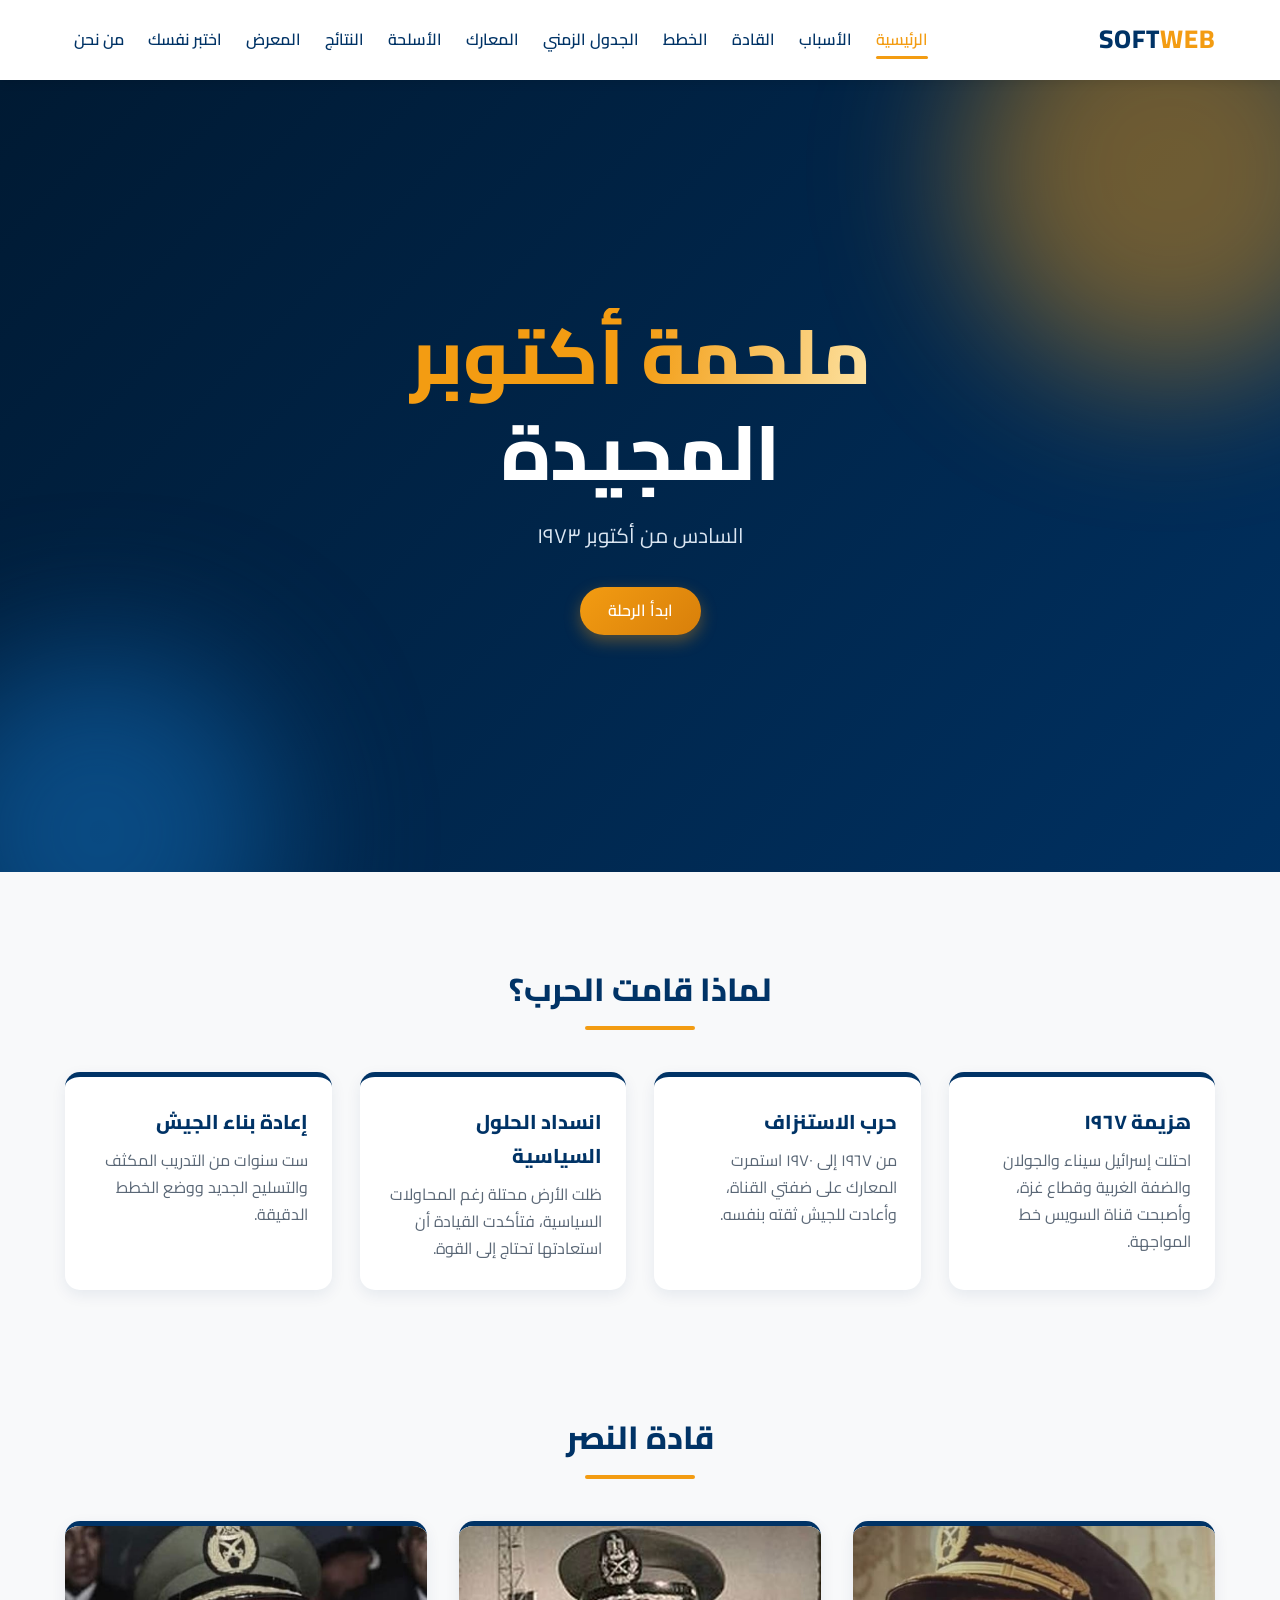
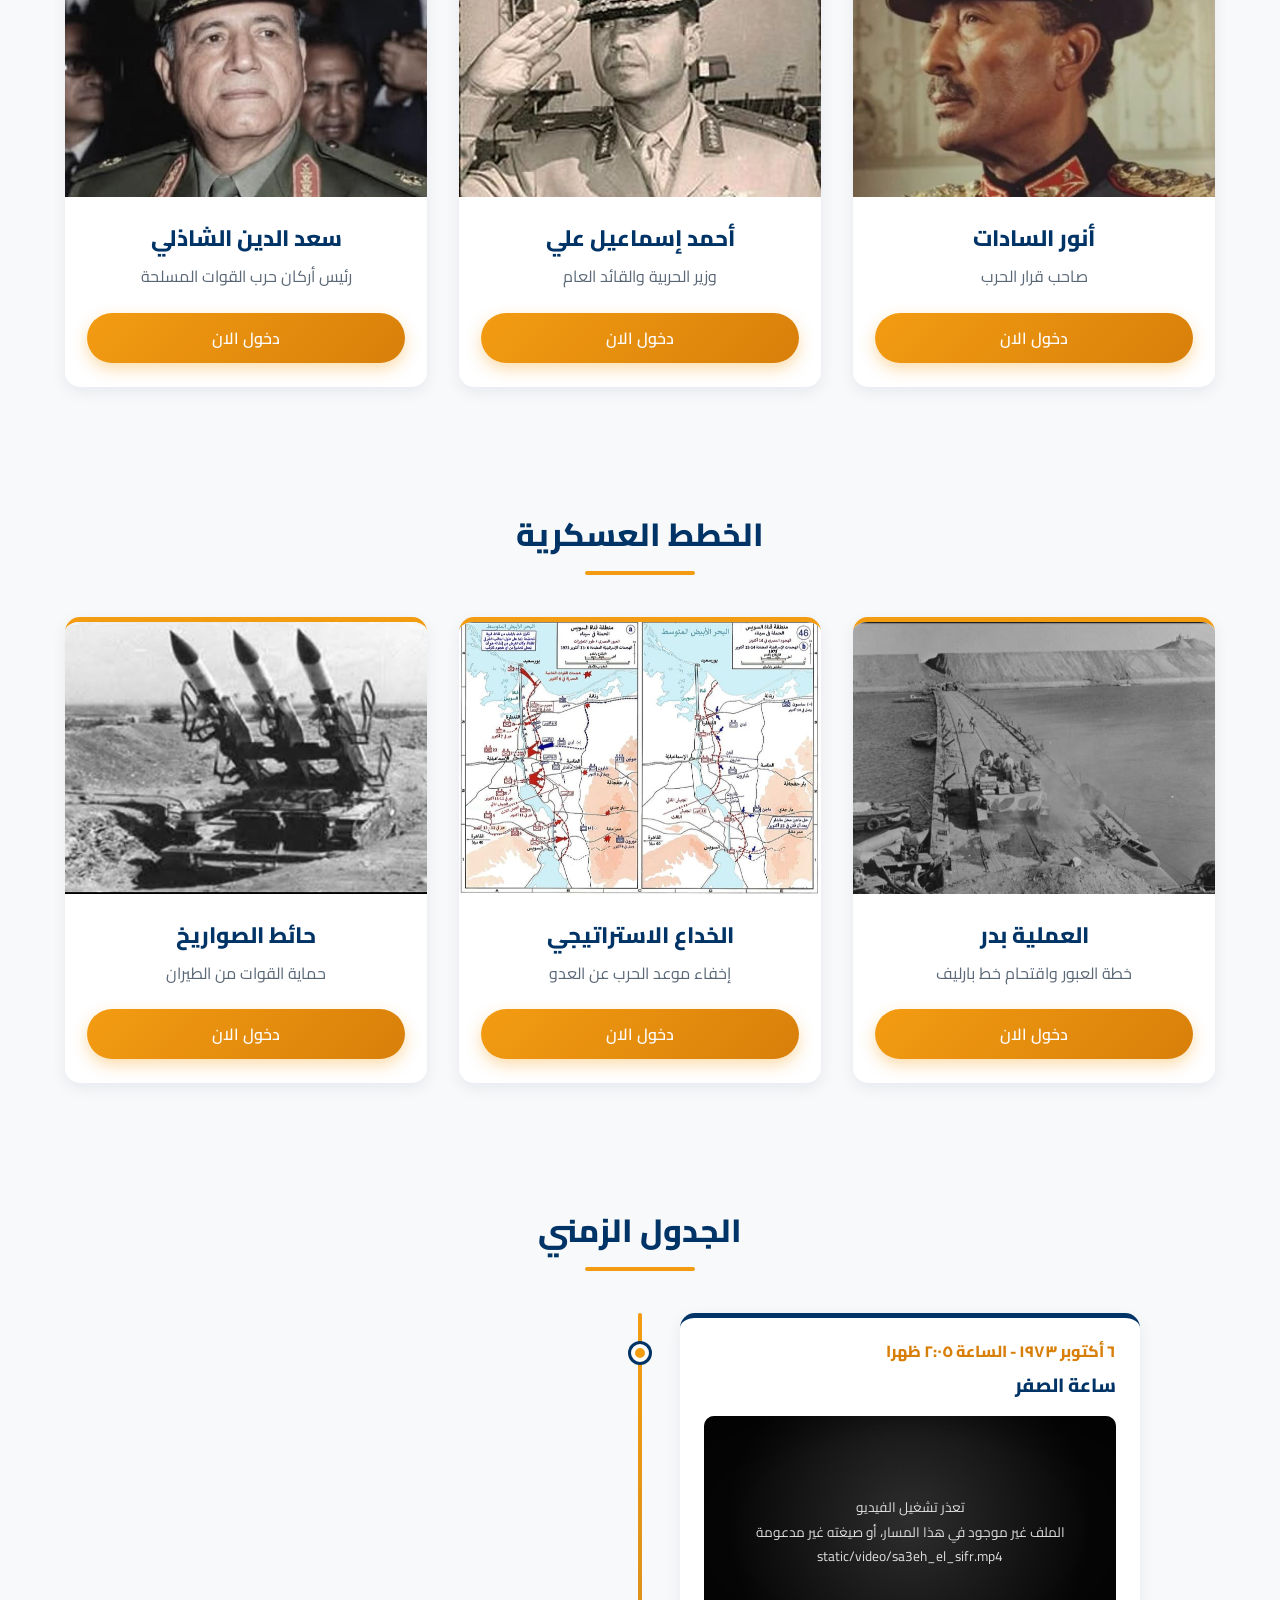
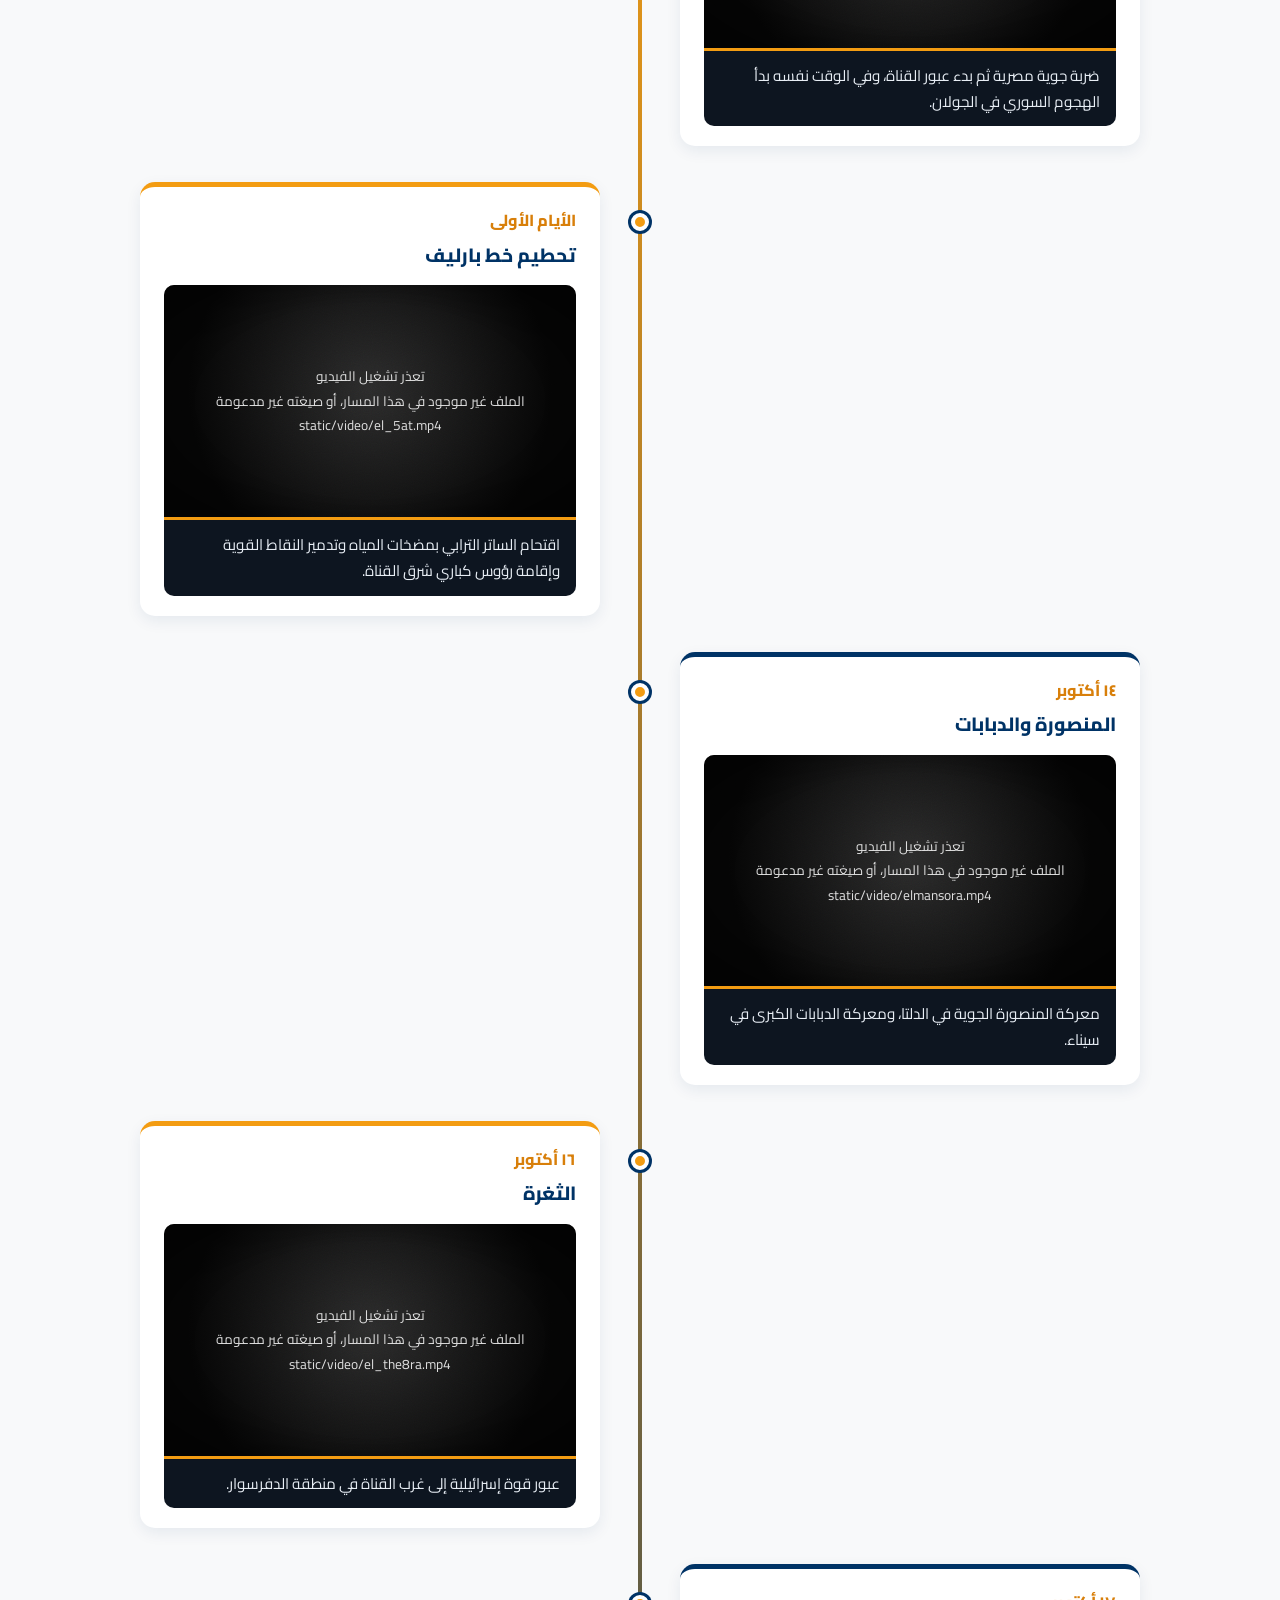
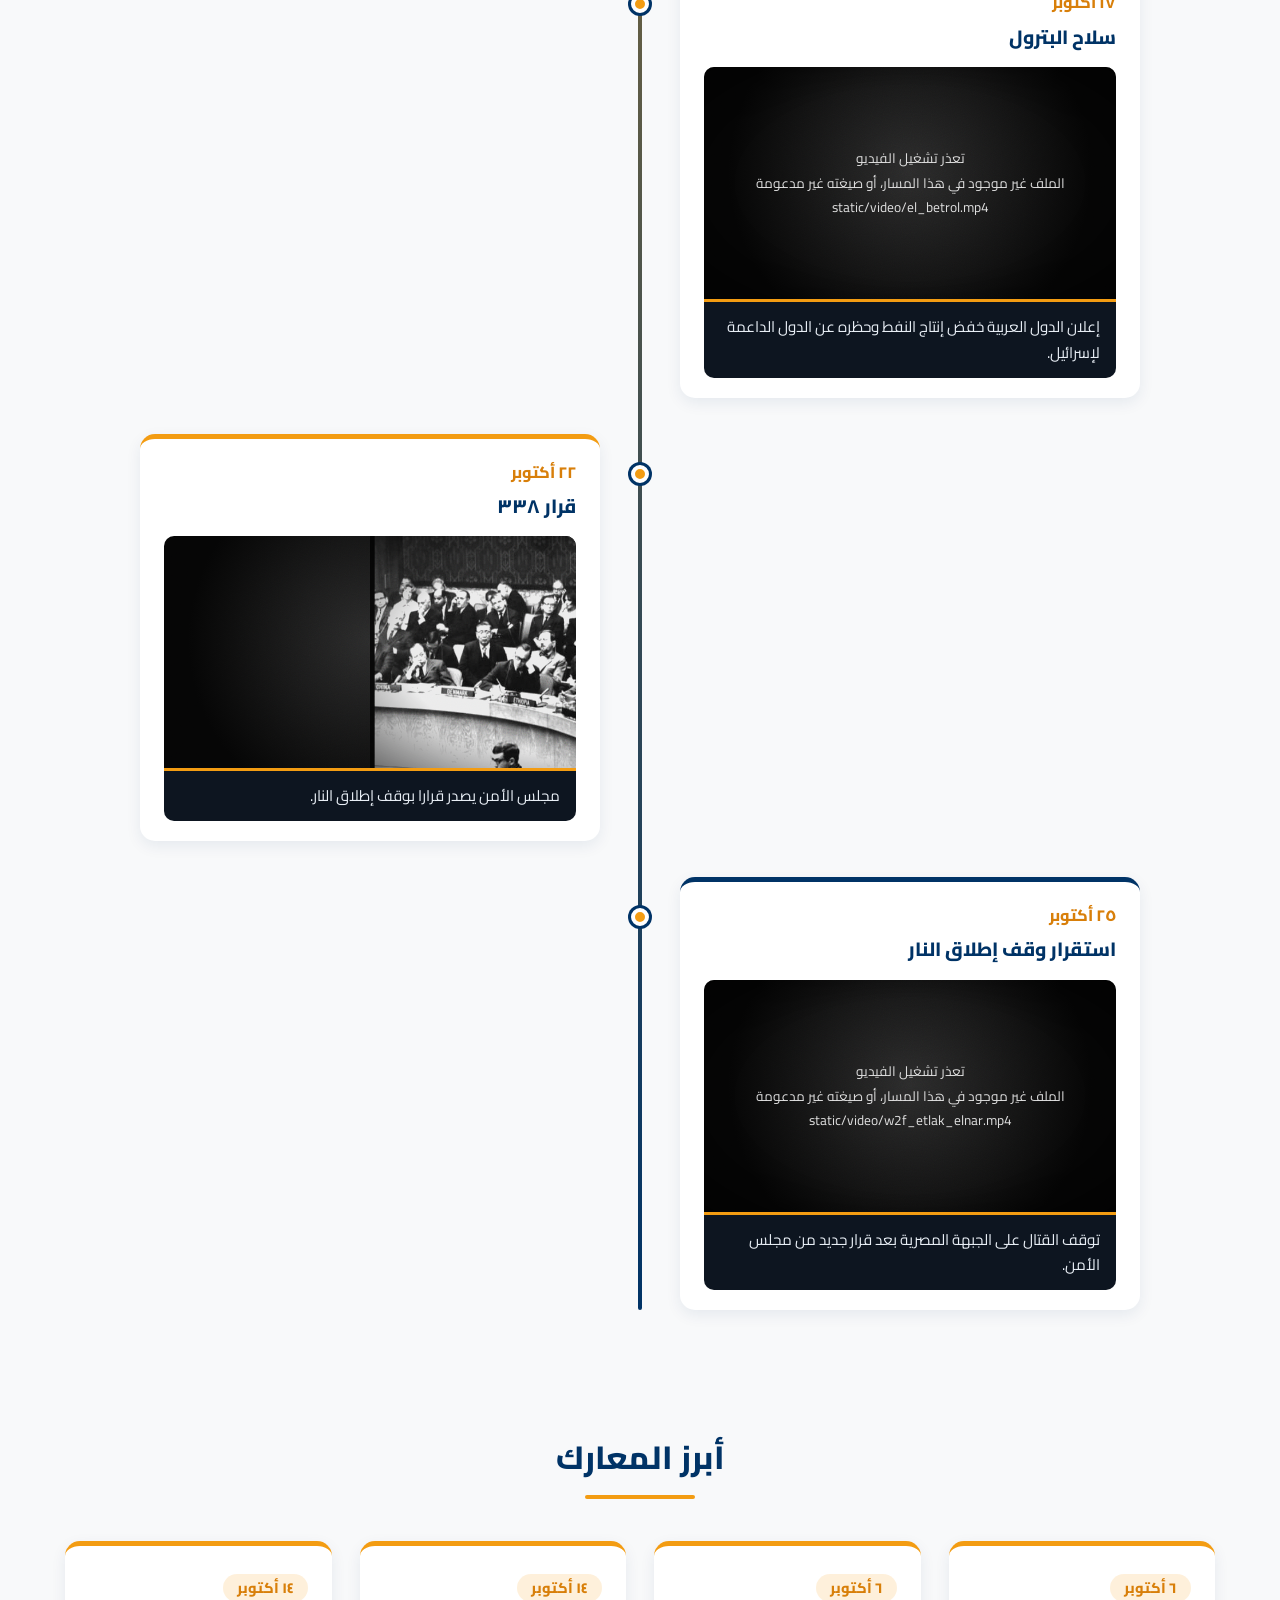
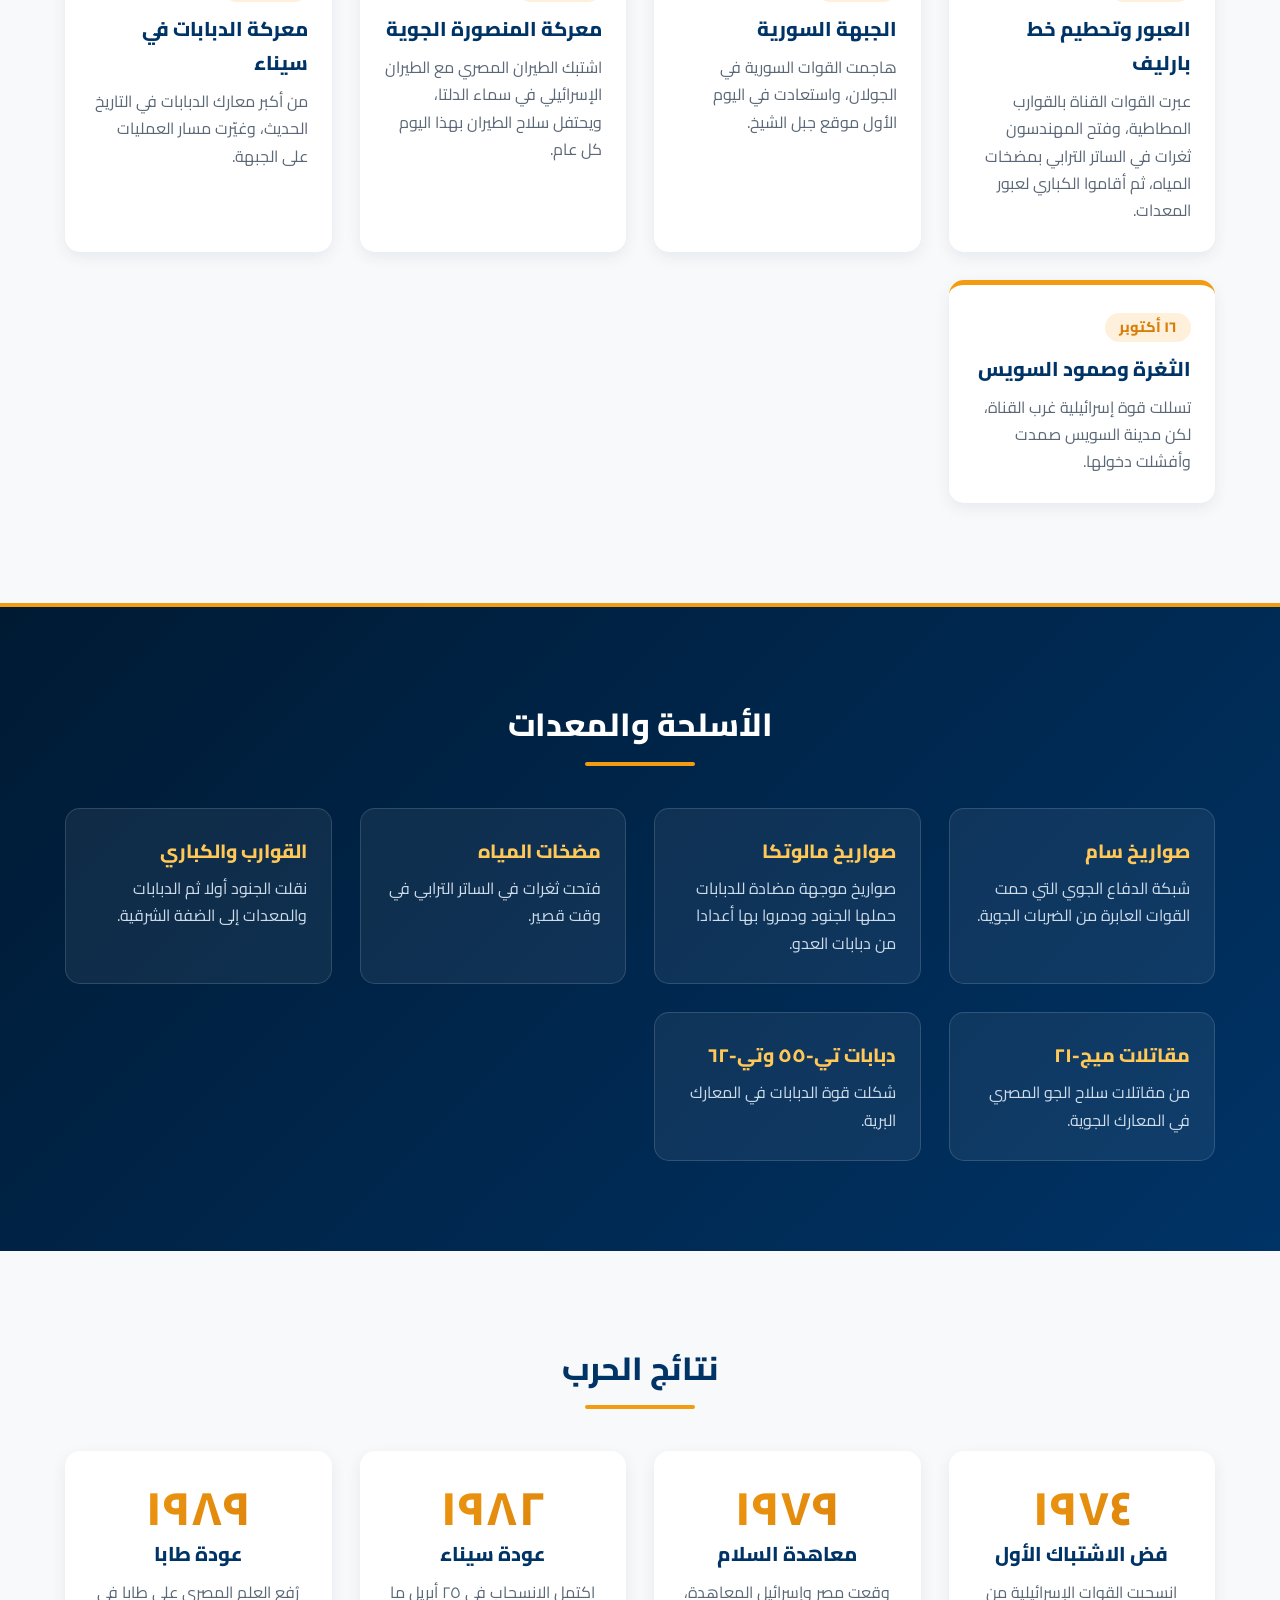
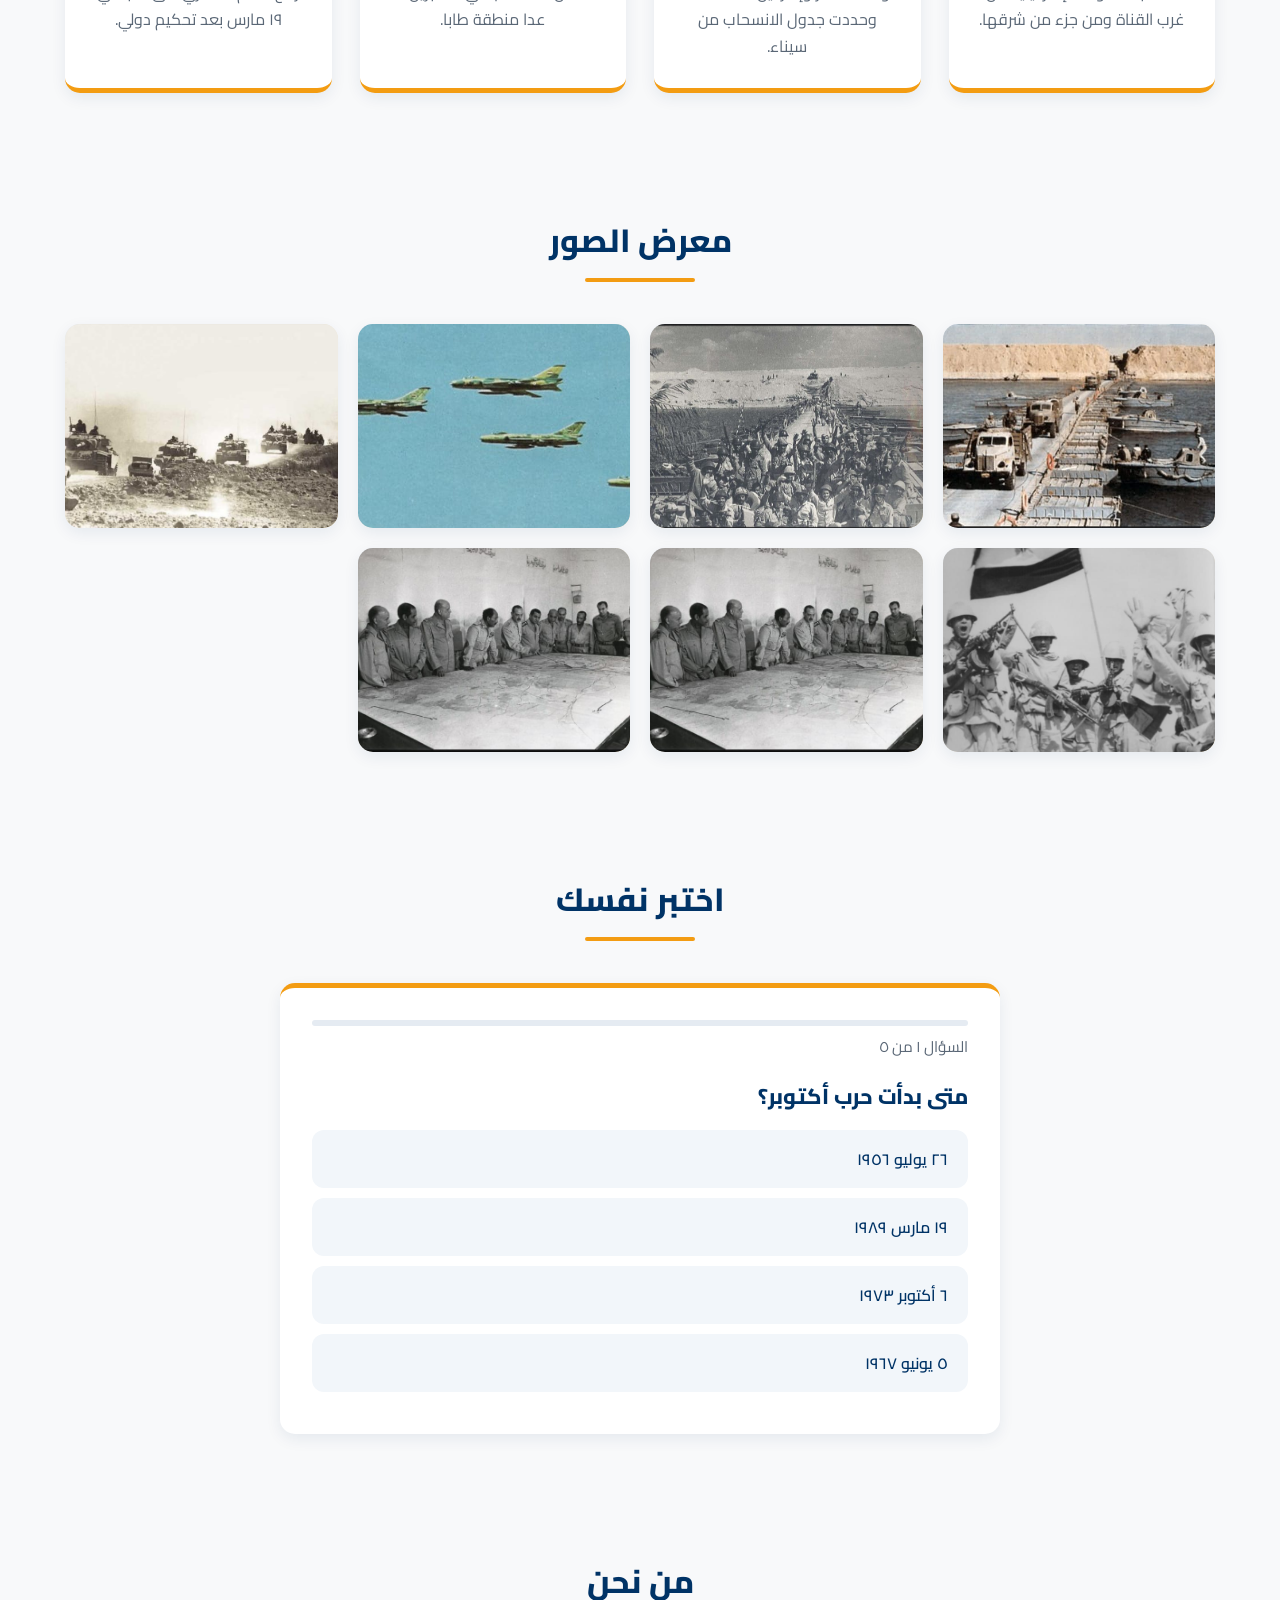
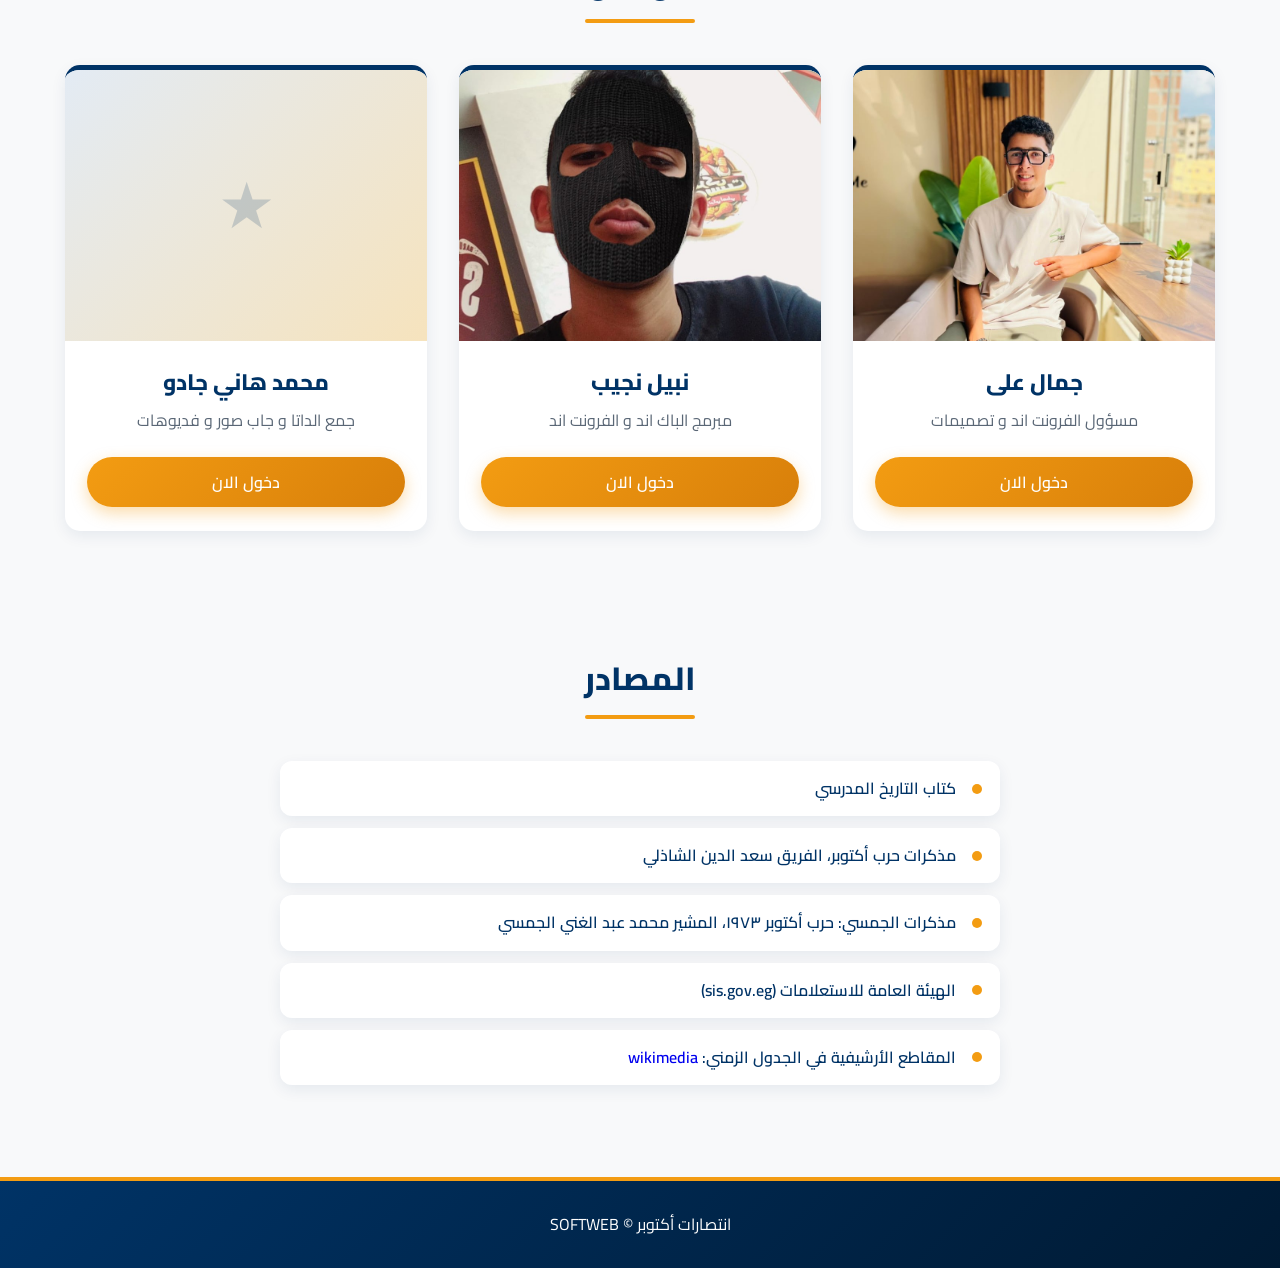
==== commit 0090c5a6: "Add files via upload" ====
--- a/index.html
+++ b/index.html
@@ -10,6 +10,7 @@
     <link href="https://fonts.googleapis.com/css2?family=Cairo:wght@400;600;800&display=swap" rel="stylesheet">
     <link rel="stylesheet" href="static/css/style.css">
     <link rel="stylesheet" href="static/css/index.css">
+    <link rel="icon" href="static/img/softWebLogo.png">
 </head>
 
 <body>
@@ -35,6 +36,8 @@
                 <a class="link_item" href="#results">النتائج</a>
                 <a class="link_item" href="#gallery">المعرض</a>
                 <a class="link_item" href="#quiz">اختبر نفسك</a>
+                <a class="link_item" href="#we">من نحن</a>
+
             </div>
         </nav>
     </header>
@@ -80,33 +83,33 @@
             <h2 class="section-title">قادة النصر</h2>
             <div class="leaders_box">
                 <div class="leaders_item">
-                    <div class="leaders_img"><img src="" class="leaders_photo" alt="أنور السادات"></div>
+                    <div class="leaders_img"><img src="static/img/leaders/elsadat.jpg" class="leaders_photo"
+                            alt="أنور السادات"></div>
                     <div class="leaders_string">
                         <h1>أنور السادات</h1>
                         <p>صاحب قرار الحرب</p>
                     </div>
-                    <button data-title="أنور السادات"
-                        data-text="رئيس الجمهورية والقائد الأعلى للقوات المسلحة. اتخذ قرار الحرب وحدد موعدها بالتنسيق مع سوريا، وبعد الحرب اتجه إلى المفاوضات التي انتهت بمعاهدة السلام عام ١٩٧٩.">دخول الان</button>
-                </div>
-
-                <div class="leaders_item">
-                    <div class="leaders_img"><img src="" class="leaders_photo" alt="أحمد إسماعيل علي"></div>
+                    <button id="btn-leaders">دخول الان</button>
+                </div>
+
+                <div class="leaders_item">
+                    <div class="leaders_img"><img src="static/img/leaders/a7med_asma3il_3li.jpg" class="leaders_photo"
+                            alt="أحمد إسماعيل علي"></div>
                     <div class="leaders_string">
                         <h1>أحمد إسماعيل علي</h1>
                         <p>وزير الحربية والقائد العام</p>
                     </div>
-                    <button data-title="أحمد إسماعيل علي"
-                        data-text="تولى وزارة الحربية والقيادة العامة للقوات المسلحة قبل الحرب بعام تقريبا، وأشرف على الإعداد والتدريب وإدارة العمليات.">دخول الان</button>
-                </div>
-
-                <div class="leaders_item">
-                    <div class="leaders_img"><img src="" class="leaders_photo" alt="سعد الدين الشاذلي"></div>
+                    <button id="btn-leaders">دخول الان</button>
+                </div>
+
+                <div class="leaders_item">
+                    <div class="leaders_img"><img src="static/img/leaders/sa3d_eldin_elshazli.jpg" class="leaders_photo"
+                            alt="سعد الدين الشاذلي"></div>
                     <div class="leaders_string">
                         <h1>سعد الدين الشاذلي</h1>
                         <p>رئيس أركان حرب القوات المسلحة</p>
                     </div>
-                    <button data-title="سعد الدين الشاذلي"
-                        data-text="رئيس أركان حرب القوات المسلحة. شارك في تطوير خطط العمليات وإعداد القوات للعبور، وكتب بعد الحرب مذكراته عنها.">دخول الان</button>
+                    <button id="btn-leaders">دخول الان</button>
                 </div>
             </div>
         </section>
@@ -116,33 +119,39 @@
             <h2 class="section-title">الخطط العسكرية</h2>
             <div class="plan_box">
                 <div class="plan_item">
-                    <div class="plan_photo"><img src="" class="plan_img" alt="العملية بدر"></div>
+                    <div class="plan_photo"><img src="static/img/plan/badr.jpg" class="plan_img" alt="العملية بدر">
+                    </div>
                     <div class="plan_string">
                         <h1>العملية بدر</h1>
                         <p>خطة العبور واقتحام خط بارليف</p>
                     </div>
                     <button data-title="العملية بدر"
-                        data-text="الخطة الأساسية لعبور قناة السويس. بدأت بضربة جوية ثم عبور المشاة بالقوارب المطاطية، وبعدها أقيمت الكباري لعبور الدبابات والمعدات وتثبيت رؤوس كباري شرق القناة.">دخول الان</button>
+                        data-text="الخطة الأساسية لعبور قناة السويس. بدأت بضربة جوية ثم عبور المشاة بالقوارب المطاطية، وبعدها أقيمت الكباري لعبور الدبابات والمعدات وتثبيت رؤوس كباري شرق القناة.">دخول
+                        الان</button>
                 </div>
 
                 <div class="plan_item">
-                    <div class="plan_photo"><img src="" class="plan_img" alt="الخداع الاستراتيجي"></div>
+                    <div class="plan_photo"><img src="static/img/plan/el5da3.jpg" class="plan_img"
+                            alt="الخداع الاستراتيجي"></div>
                     <div class="plan_string">
                         <h1>الخداع الاستراتيجي</h1>
                         <p>إخفاء موعد الحرب عن العدو</p>
                     </div>
                     <button data-title="الخداع الاستراتيجي"
-                        data-text="إجراءات لإخفاء موعد الحرب: مناورات متكررة اعتاد عليها العدو، وإظهار الاستعدادات بشكل عادي، واختيار توقيت غير متوقع هو ٦ أكتوبر، وكان في رمضان وفي عيد الغفران عند اليهود.">دخول الان</button>
+                        data-text="إجراءات لإخفاء موعد الحرب: مناورات متكررة اعتاد عليها العدو، وإظهار الاستعدادات بشكل عادي، واختيار توقيت غير متوقع هو ٦ أكتوبر، وكان في رمضان وفي عيد الغفران عند اليهود.">دخول
+                        الان</button>
                 </div>
 
                 <div class="plan_item">
-                    <div class="plan_photo"><img src="" class="plan_img" alt="حائط الصواريخ"></div>
+                    <div class="plan_photo"><img src="static/img/plan/7at_el_soari5.jpg" class="plan_img"
+                            alt="حائط الصواريخ"></div>
                     <div class="plan_string">
                         <h1>حائط الصواريخ</h1>
                         <p>حماية القوات من الطيران</p>
                     </div>
                     <button data-title="حائط الصواريخ"
-                        data-text="شبكة من صواريخ الدفاع الجوي أقيمت غرب القناة لحماية القوات العابرة من الضربات الجوية، إلى جانب الصواريخ المضادة للدبابات مع المشاة.">دخول الان</button>
+                        data-text="شبكة من صواريخ الدفاع الجوي أقيمت غرب القناة لحماية القوات العابرة من الضربات الجوية، إلى جانب الصواريخ المضادة للدبابات مع المشاة.">دخول
+                        الان</button>
                 </div>
             </div>
         </section>
@@ -154,37 +163,91 @@
                 <article class="tl_item">
                     <span class="tl_date">٦ أكتوبر ١٩٧٣ - الساعة ٢:٠٥ ظهرا</span>
                     <h3>ساعة الصفر</h3>
-                    <p>ضربة جوية مصرية ثم بدء عبور القناة، وفي الوقت نفسه بدأ الهجوم السوري في الجولان.</p>
+                    <!-- الفيديو: ضع الملف في static/video/ بالاسم الموجود في src -->
+                    <figure class="film">
+                        <div class="film_screen">
+                            <video class="film_media" src="static/video/sa3eh_el_sifr.mp4" controls preload="metadata"
+                                playsinline></video>
+                        </div>
+                        <figcaption class="film_caption">ضربة جوية مصرية ثم بدء عبور القناة، وفي الوقت نفسه بدأ الهجوم
+                            السوري في الجولان.</figcaption>
+                    </figure>
                 </article>
                 <article class="tl_item">
                     <span class="tl_date">الأيام الأولى</span>
                     <h3>تحطيم خط بارليف</h3>
-                    <p>اقتحام الساتر الترابي وتدمير النقاط القوية وإقامة رؤوس كباري شرق القناة.</p>
+                    <!-- الفيديو: ضع الملف في static/video/ بالاسم الموجود في src -->
+                    <figure class="film">
+                        <div class="film_screen">
+                            <video class="film_media" src="static/video/el_5at.mp4" controls preload="metadata"
+                                playsinline></video>
+                        </div>
+                        <figcaption class="film_caption">اقتحام الساتر الترابي بمضخات المياه وتدمير النقاط القوية وإقامة
+                            رؤوس كباري شرق القناة.</figcaption>
+                    </figure>
                 </article>
                 <article class="tl_item">
                     <span class="tl_date">١٤ أكتوبر</span>
                     <h3>المنصورة والدبابات</h3>
-                    <p>معركة المنصورة الجوية في الدلتا، ومعركة الدبابات الكبرى في سيناء.</p>
+                    <!-- الفيديو: ضع الملف في static/video/ بالاسم الموجود في src -->
+                    <figure class="film">
+                        <div class="film_screen">
+                            <video class="film_media" src="static/video/elmansora.mp4" controls preload="metadata"
+                                playsinline></video>
+                        </div>
+                        <figcaption class="film_caption">معركة المنصورة الجوية في الدلتا، ومعركة الدبابات الكبرى في
+                            سيناء.</figcaption>
+                    </figure>
                 </article>
                 <article class="tl_item">
                     <span class="tl_date">١٦ أكتوبر</span>
                     <h3>الثغرة</h3>
-                    <p>عبور قوة إسرائيلية إلى غرب القناة في منطقة الدفرسوار.</p>
+                    <!-- الفيديو: ضع الملف في static/video/ بالاسم الموجود في src -->
+                    <figure class="film">
+                        <div class="film_screen">
+                            <video class="film_media" src="static/video/el_the8ra.mp4" controls preload="metadata"
+                                playsinline></video>
+                        </div>
+                        <figcaption class="film_caption">عبور قوة إسرائيلية إلى غرب القناة في منطقة الدفرسوار.
+                        </figcaption>
+                    </figure>
                 </article>
                 <article class="tl_item">
                     <span class="tl_date">١٧ أكتوبر</span>
                     <h3>سلاح البترول</h3>
-                    <p>إعلان الدول العربية خفض إنتاج النفط وحظره عن الدول الداعمة لإسرائيل.</p>
+                    <!-- الفيديو: ضع الملف في static/video/ بالاسم الموجود في src -->
+                    <figure class="film">
+                        <div class="film_screen">
+                            <video class="film_media" src="static/video/el_betrol.mp4" controls preload="metadata"
+                                playsinline></video>
+                        </div>
+                        <figcaption class="film_caption">إعلان الدول العربية خفض إنتاج النفط وحظره عن الدول الداعمة
+                            لإسرائيل.</figcaption>
+                    </figure>
                 </article>
                 <article class="tl_item">
                     <span class="tl_date">٢٢ أكتوبر</span>
                     <h3>قرار ٣٣٨</h3>
-                    <p>مجلس الأمن يصدر قرارا بوقف إطلاق النار.</p>
+                    <!-- الفيديو: ضع الملف في static/video/ بالاسم الموجود في src -->
+                    <figure class="film">
+                        <div class="film_screen">
+                            <img class="film_media" src="static/img/moments/338.jpg"></img>
+                        </div>
+                        <figcaption class="film_caption">مجلس الأمن يصدر قرارا بوقف إطلاق النار.</figcaption>
+                    </figure>
                 </article>
                 <article class="tl_item">
                     <span class="tl_date">٢٥ أكتوبر</span>
                     <h3>استقرار وقف إطلاق النار</h3>
-                    <p>توقف القتال على الجبهة المصرية بعد قرار جديد من مجلس الأمن.</p>
+                    <!-- الفيديو: ضع الملف في static/video/ بالاسم الموجود في src -->
+                    <figure class="film">
+                        <div class="film_screen">
+                            <video class="film_media" src="static/video/w2f_etlak_elnar.mp4" controls preload="metadata"
+                                playsinline></video>
+                        </div>
+                        <figcaption class="film_caption">توقف القتال على الجبهة المصرية بعد قرار جديد من مجلس الأمن.
+                        </figcaption>
+                    </figure>
                 </article>
             </div>
         </section>
@@ -196,7 +259,8 @@
                 <article class="info_item">
                     <span class="tag">٦ أكتوبر</span>
                     <h3>العبور وتحطيم خط بارليف</h3>
-                    <p>عبرت القوات القناة بالقوارب المطاطية، وفتح المهندسون ثغرات في الساتر الترابي بمضخات المياه، ثم أقاموا الكباري لعبور المعدات.</p>
+                    <p>عبرت القوات القناة بالقوارب المطاطية، وفتح المهندسون ثغرات في الساتر الترابي بمضخات المياه، ثم
+                        أقاموا الكباري لعبور المعدات.</p>
                 </article>
                 <article class="info_item">
                     <span class="tag">٦ أكتوبر</span>
@@ -206,7 +270,8 @@
                 <article class="info_item">
                     <span class="tag">١٤ أكتوبر</span>
                     <h3>معركة المنصورة الجوية</h3>
-                    <p>اشتبك الطيران المصري مع الطيران الإسرائيلي في سماء الدلتا، ويحتفل سلاح الطيران بهذا اليوم كل عام.</p>
+                    <p>اشتبك الطيران المصري مع الطيران الإسرائيلي في سماء الدلتا، ويحتفل سلاح الطيران بهذا اليوم كل عام.
+                    </p>
                 </article>
                 <article class="info_item">
                     <span class="tag">١٤ أكتوبر</span>
@@ -283,12 +348,27 @@
         <section class="sec" id="gallery">
             <h2 class="section-title">معرض الصور</h2>
             <div class="gallery_box">
-                <figure class="gallery_item"><img src="" alt="لحظة العبور"><figcaption>لحظة العبور</figcaption></figure>
-                <figure class="gallery_item"><img src="" alt="الكباري على القناة"><figcaption>الكباري على القناة</figcaption></figure>
-                <figure class="gallery_item"><img src="" alt="المقاتلات"><figcaption>المقاتلات</figcaption></figure>
-                <figure class="gallery_item"><img src="" alt="الدبابات"><figcaption>الدبابات</figcaption></figure>
-                <figure class="gallery_item"><img src="" alt="رفع العلم"><figcaption>رفع العلم</figcaption></figure>
-                <figure class="gallery_item"><img src="" alt="القادة"><figcaption>القادة</figcaption></figure>
+                <figure class="gallery_item"><img src="static/img/moments/el3bor.jpg" alt="لحظة العبور">
+                    <figcaption>لحظة العبور</figcaption>
+                </figure>
+                <figure class="gallery_item"><img src="static/img/moments/el_kbary.jpg" alt="الكباري على القناة">
+                    <figcaption>الكباري على القناة</figcaption>
+                </figure>
+                <figure class="gallery_item"><img src="static/img/moments/elmoatelat.jpg" alt="المقاتلات">
+                    <figcaption>المقاتلات</figcaption>
+                </figure>
+                <figure class="gallery_item"><img src="static/img/moments/dbabat.jpg" alt="الدبابات">
+                    <figcaption>الدبابات</figcaption>
+                </figure>
+                <figure class="gallery_item"><img src="static/img/moments/el3alam.jpg" alt="رفع العلم">
+                    <figcaption>رفع العلم</figcaption>
+                </figure>
+                <figure class="gallery_item"><img src="static/img/moments/elkada.jpg" alt="القادة">
+                    <figcaption>القادة</figcaption>
+                </figure>
+                <figure class="gallery_item"><img src="static/img/moments/elkada.jpg" alt="الماذن العالية">
+                    <figcaption>الماذن العالية</figcaption>
+                </figure>
             </div>
         </section>
 
@@ -296,6 +376,45 @@
         <section class="sec" id="quiz">
             <h2 class="section-title">اختبر نفسك</h2>
             <div class="quiz_box" id="quizBox"></div>
+        </section>
+
+        <section class="leaders_section" id="we">
+            <h2 class="section-title">من نحن</h2>
+            <div class="leaders_box">
+                <div class="leaders_item">
+                    <div class="leaders_img"><img src="static/img/we/gemmy.jpg" class="leaders_photo" alt="جمال على">
+                    </div>
+                    <div class="leaders_string">
+                        <h1>جمال على</h1>
+                        <p>مسؤول الفرونت اند و تصميمات</p>
+                    </div>
+                    <button data-title="جمال علي" data-text="مسؤول الفرونت اند و شكل موقع و الصور">دخول الان</button>
+                </div>
+
+                <div class="leaders_item">
+                    <div class="leaders_img"><img src="static/img/we/nabil.jpg" class="leaders_photo" alt="نبيل نجيب">
+                    </div>
+                    <div class="leaders_string">
+                        <h1>نبيل نجيب</h1>
+                        <p>مبرمج الباك اند و الفرونت اند</p>
+                    </div>
+                    <button data-title="نبيل نجيب"
+                        data-text="مبرمج الباك اند و الفرونت اند و ساعد في صور وفيديوهات و وضع ترتيب ملفات و قام باضافه الانيميشن">دخول
+                        الان</button>
+                </div>
+
+                <div class="leaders_item">
+                    <div class="leaders_img"><img src="static/img/leaders/.jpg" class="leaders_photo"
+                            alt="محمد هاني جادو"></div>
+                    <div class="leaders_string">
+                        <h1>محمد هاني جادو</h1>
+                        <p>جمع الداتا و جاب صور و فديوهات</p>
+                    </div>
+                    <button data-title="محمد هاني جادو"
+                        data-text="جمع الداتا و جاب صور و فديوهات و جاب معظم الاحداث اللي حصلت و بحث عن الاحداث اللي حصلت و تصاعدات">دخول
+                        الان</button>
+                </div>
+            </div>
         </section>
 
         <!--المصادر-->
@@ -306,8 +425,12 @@
                 <li>مذكرات حرب أكتوبر، الفريق سعد الدين الشاذلي</li>
                 <li>مذكرات الجمسي: حرب أكتوبر ١٩٧٣، المشير محمد عبد الغني الجمسي</li>
                 <li>الهيئة العامة للاستعلامات (sis.gov.eg)</li>
+                <li>المقاطع الأرشيفية في الجدول الزمني: <a
+                        href="https://commons.wikimedia.org/wiki/Yom_Kippur_War">wikimedia</a></li>
             </ul>
         </section>
+
+
     </main>
 
     <!--نافذة التفاصيل-->
@@ -324,6 +447,7 @@
     </footer>
 
     <script src="static/scripts/app.js"></script>
+    <script src="static/scripts/index.js"></script>
 </body>
 
-</html>
+</html>
--- a/static/css/index.css
+++ b/static/css/index.css
@@ -778,3 +778,92 @@
         padding: 22px;
     }
 }
+
+/* ========================================================== */
+/* ====== مقاطع الفيديو بالأبيض والأسود (مشهد سينمائي) ====== */
+/* ========================================================== */
+.film {
+    margin: 14px 0 0;
+}
+
+.film_screen {
+    position: relative;
+    overflow: hidden;
+    aspect-ratio: 16 / 9;
+    border-radius: 10px 10px 0 0;
+    background: radial-gradient(circle at 50% 45%, #2b2b2b, #050505 75%);
+}
+
+/* الفيديو والصورة المصغرة بالأبيض والأسود مهما كان لونها الأصلي */
+.film_media {
+    position: absolute;
+    inset: 0;
+    width: 100%;
+    height: 100%;
+    border: 0;
+    object-fit: cover;
+    background: #000;
+    filter: grayscale(1) contrast(1.18) brightness(0.92);
+}
+
+/* حبيبات الفيلم القديم تتحرك ببطء */
+.film_screen::before {
+    content: '';
+    position: absolute;
+    inset: -50%;
+    z-index: 2;
+    pointer-events: none;
+    opacity: 0.22;
+    mix-blend-mode: overlay;
+    background-image: url("data:image/svg+xml;utf8,<svg xmlns='http://www.w3.org/2000/svg' width='200' height='200'><filter id='n'><feTurbulence type='fractalNoise' baseFrequency='.9' numOctaves='2' stitchTiles='stitch'/></filter><rect width='100%' height='100%' filter='url(%23n)'/></svg>");
+    animation: grain 0.9s steps(6) infinite;
+}
+
+/* تعتيم الأطراف */
+.film_screen::after {
+    content: '';
+    position: absolute;
+    inset: 0;
+    z-index: 2;
+    pointer-events: none;
+    background: radial-gradient(ellipse at center, transparent 60%, rgba(0, 0, 0, 0.55) 100%);
+}
+
+/* أثناء التشغيل نخفي الشريطين حتى لا يغطيا أزرار التحكم */
+/* النص الشارح تحت المشهد */
+.film_caption {
+    padding: 12px 16px;
+    border-radius: 0 0 10px 10px;
+    border-top: 3px solid var(--main-orange);
+    background: #0d1520;
+    color: #e8eef5;
+    font-size: 0.95rem;
+    line-height: 1.7;
+}
+
+@keyframes grain {
+    0% {
+        transform: translate(0, 0);
+    }
+
+    20% {
+        transform: translate(-6%, 4%);
+    }
+
+    40% {
+        transform: translate(5%, -7%);
+    }
+
+    60% {
+        transform: translate(-4%, -3%);
+    }
+
+    80% {
+        transform: translate(7%, 5%);
+    }
+
+    100% {
+        transform: translate(0, 0);
+    }
+}
+
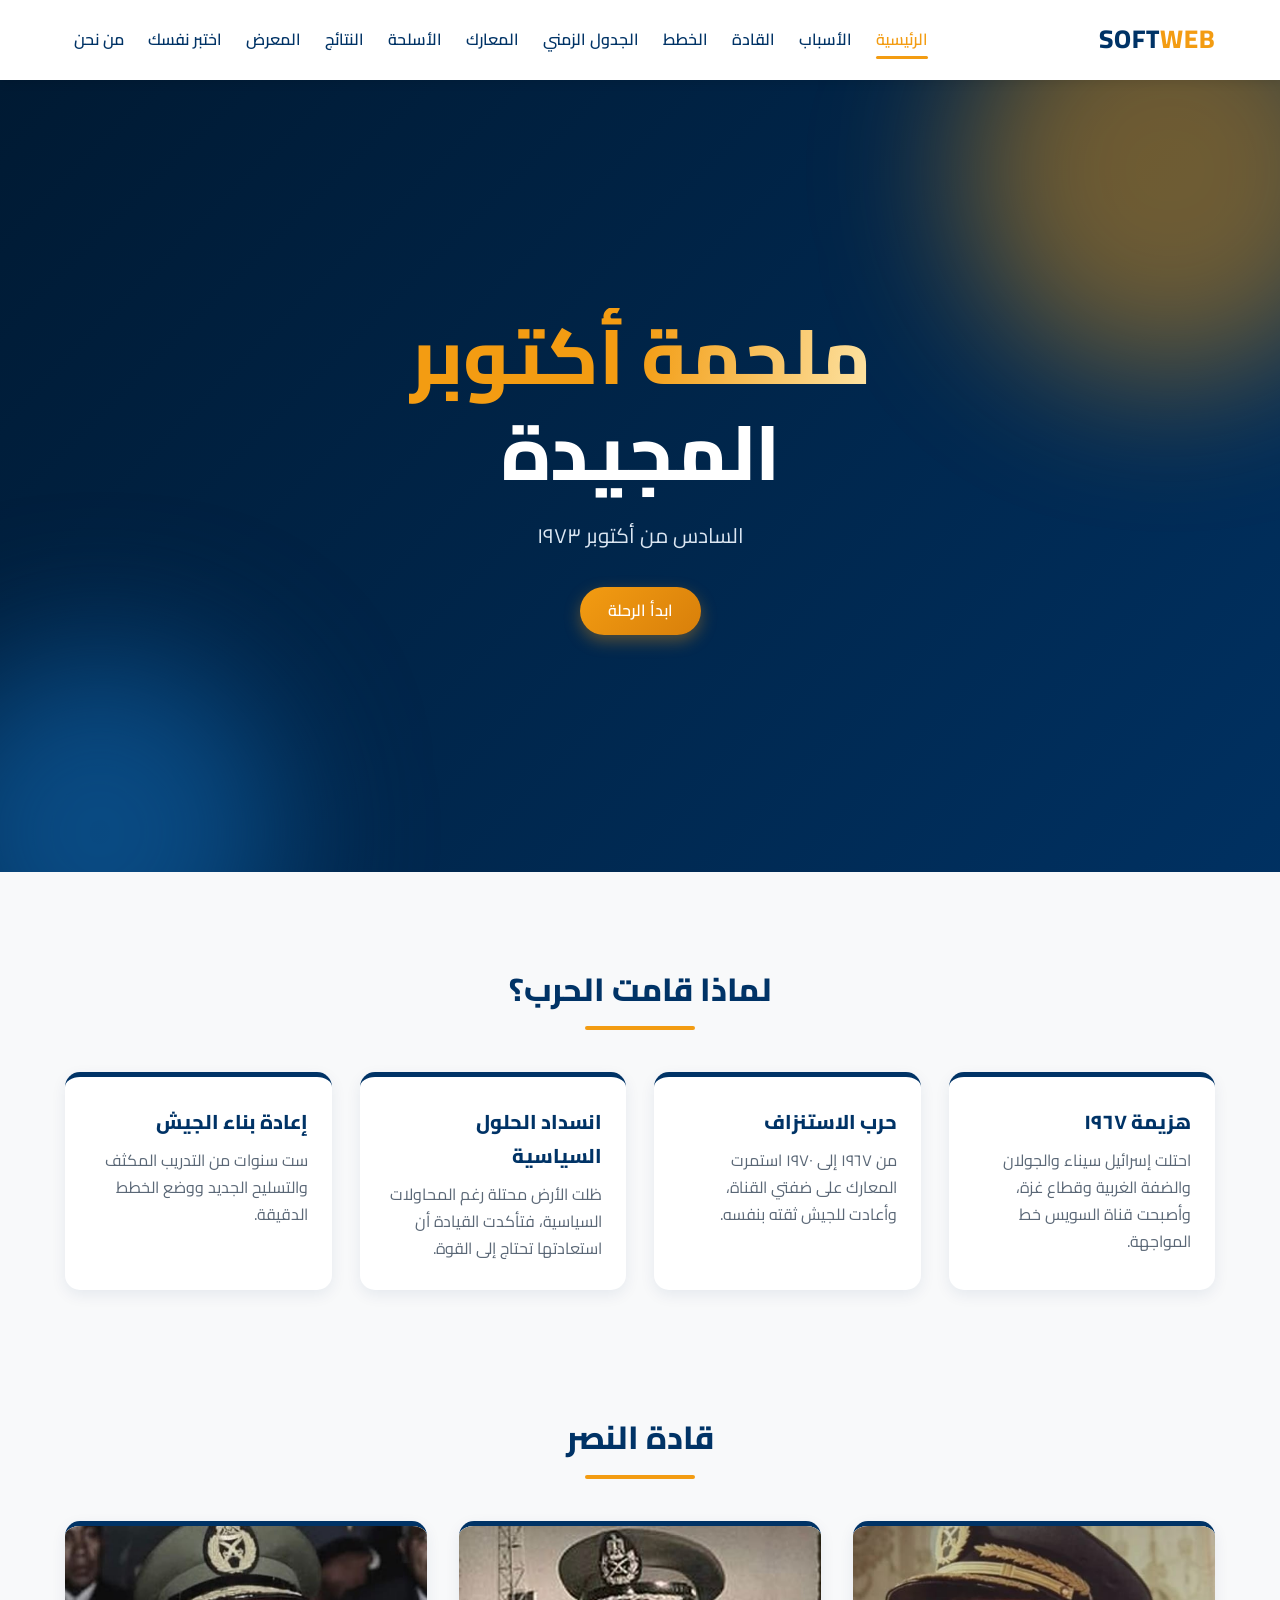
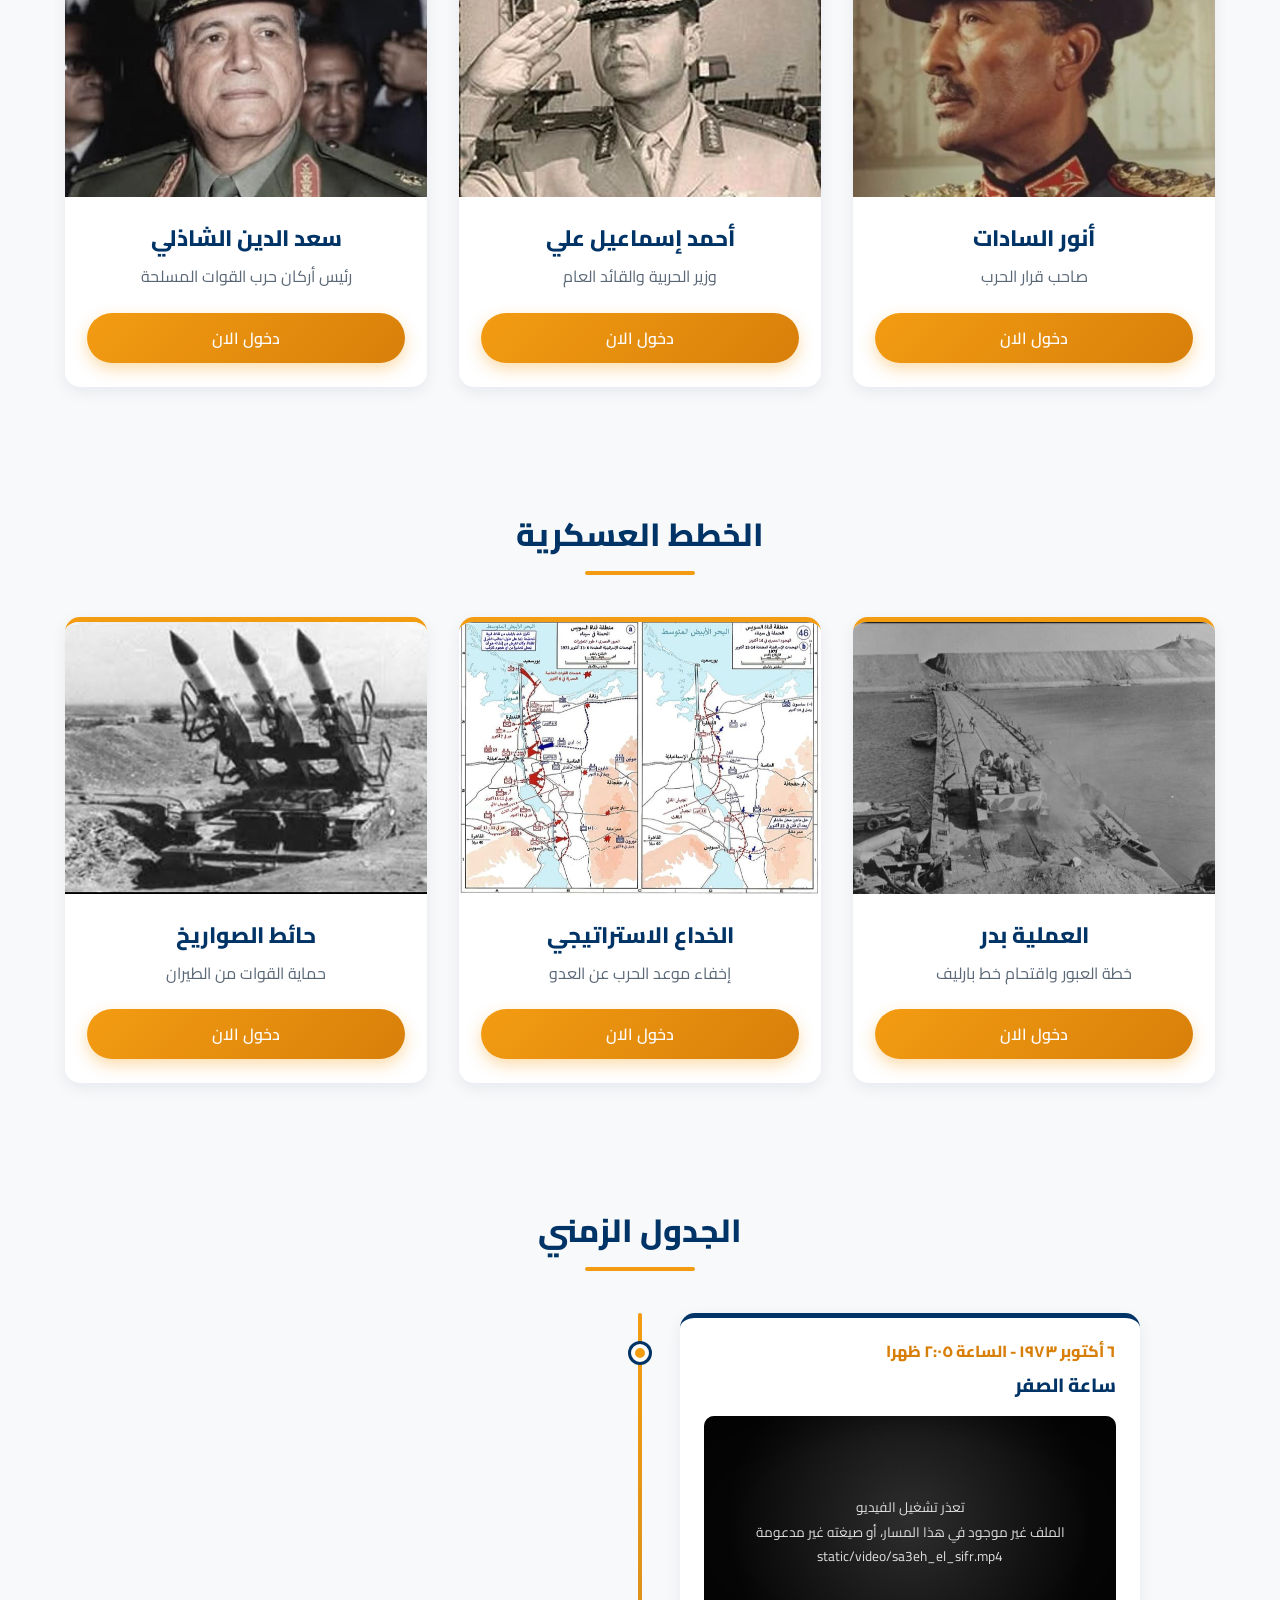
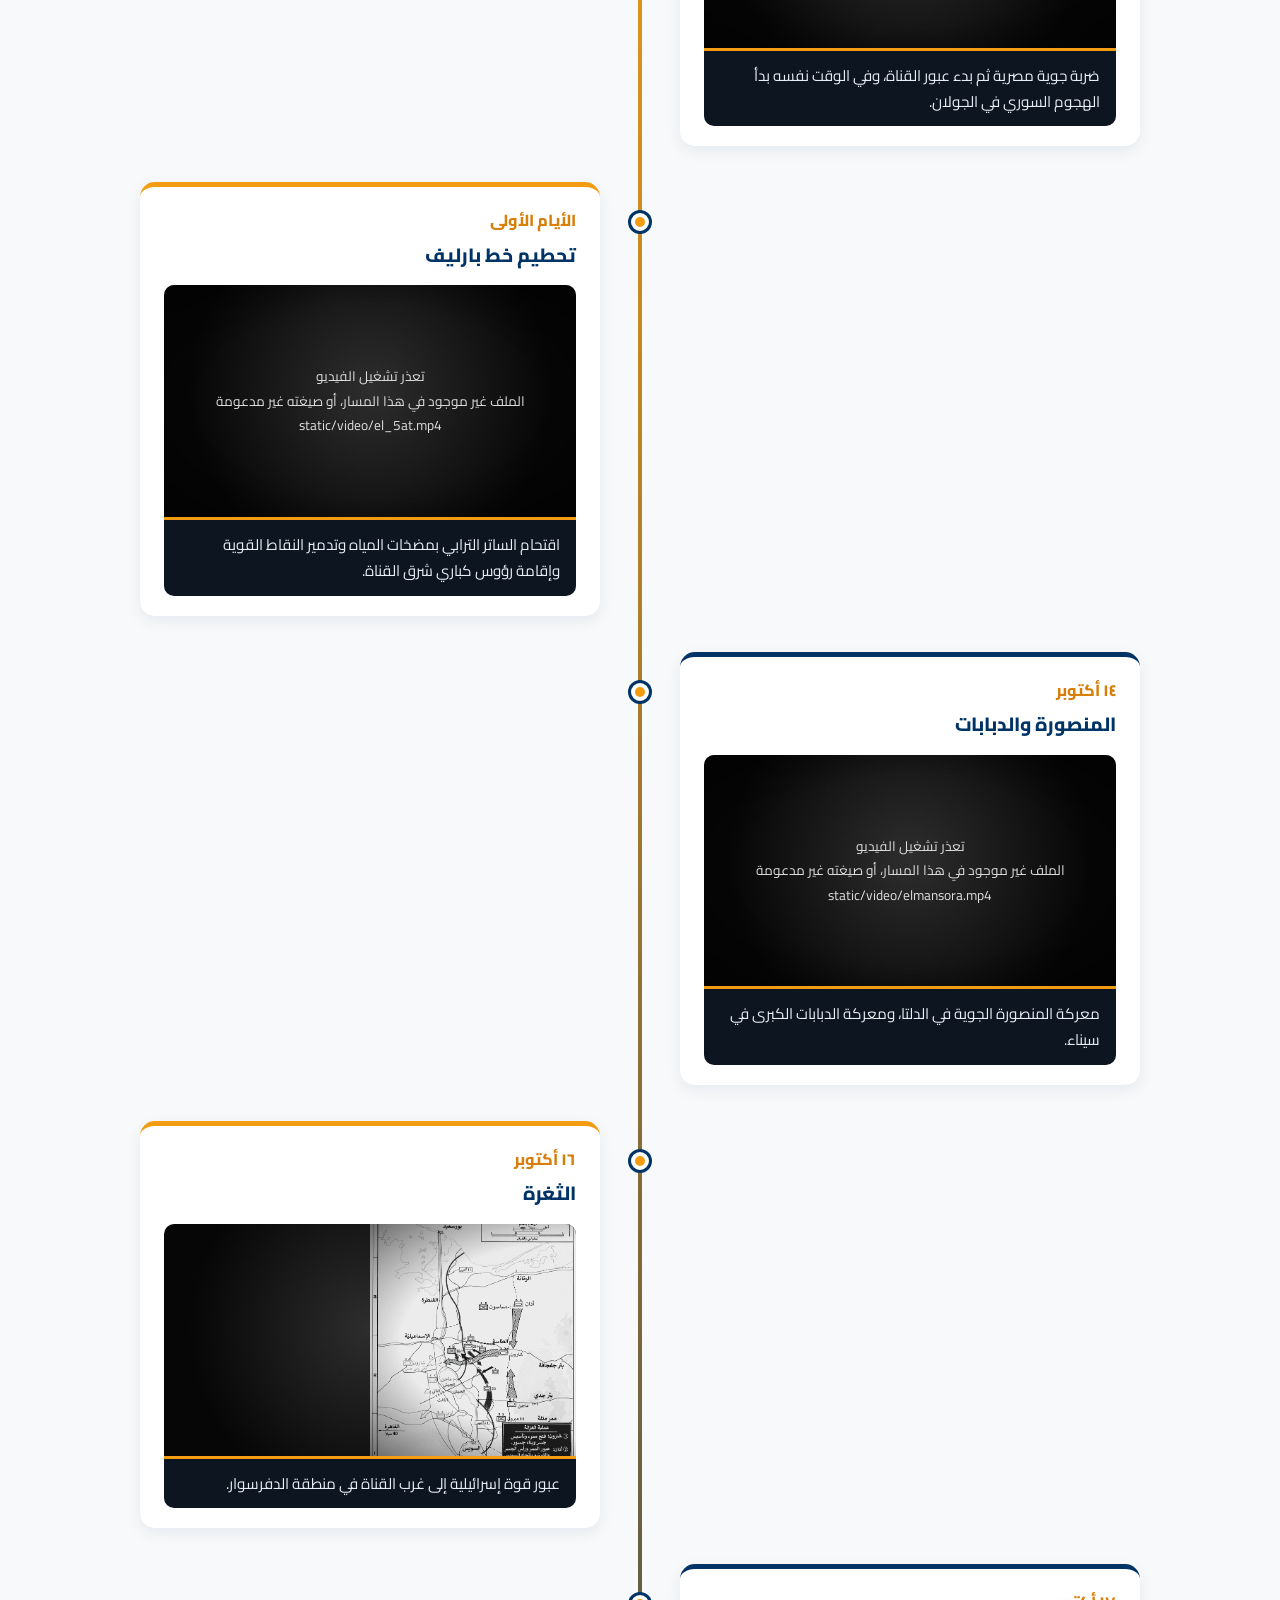
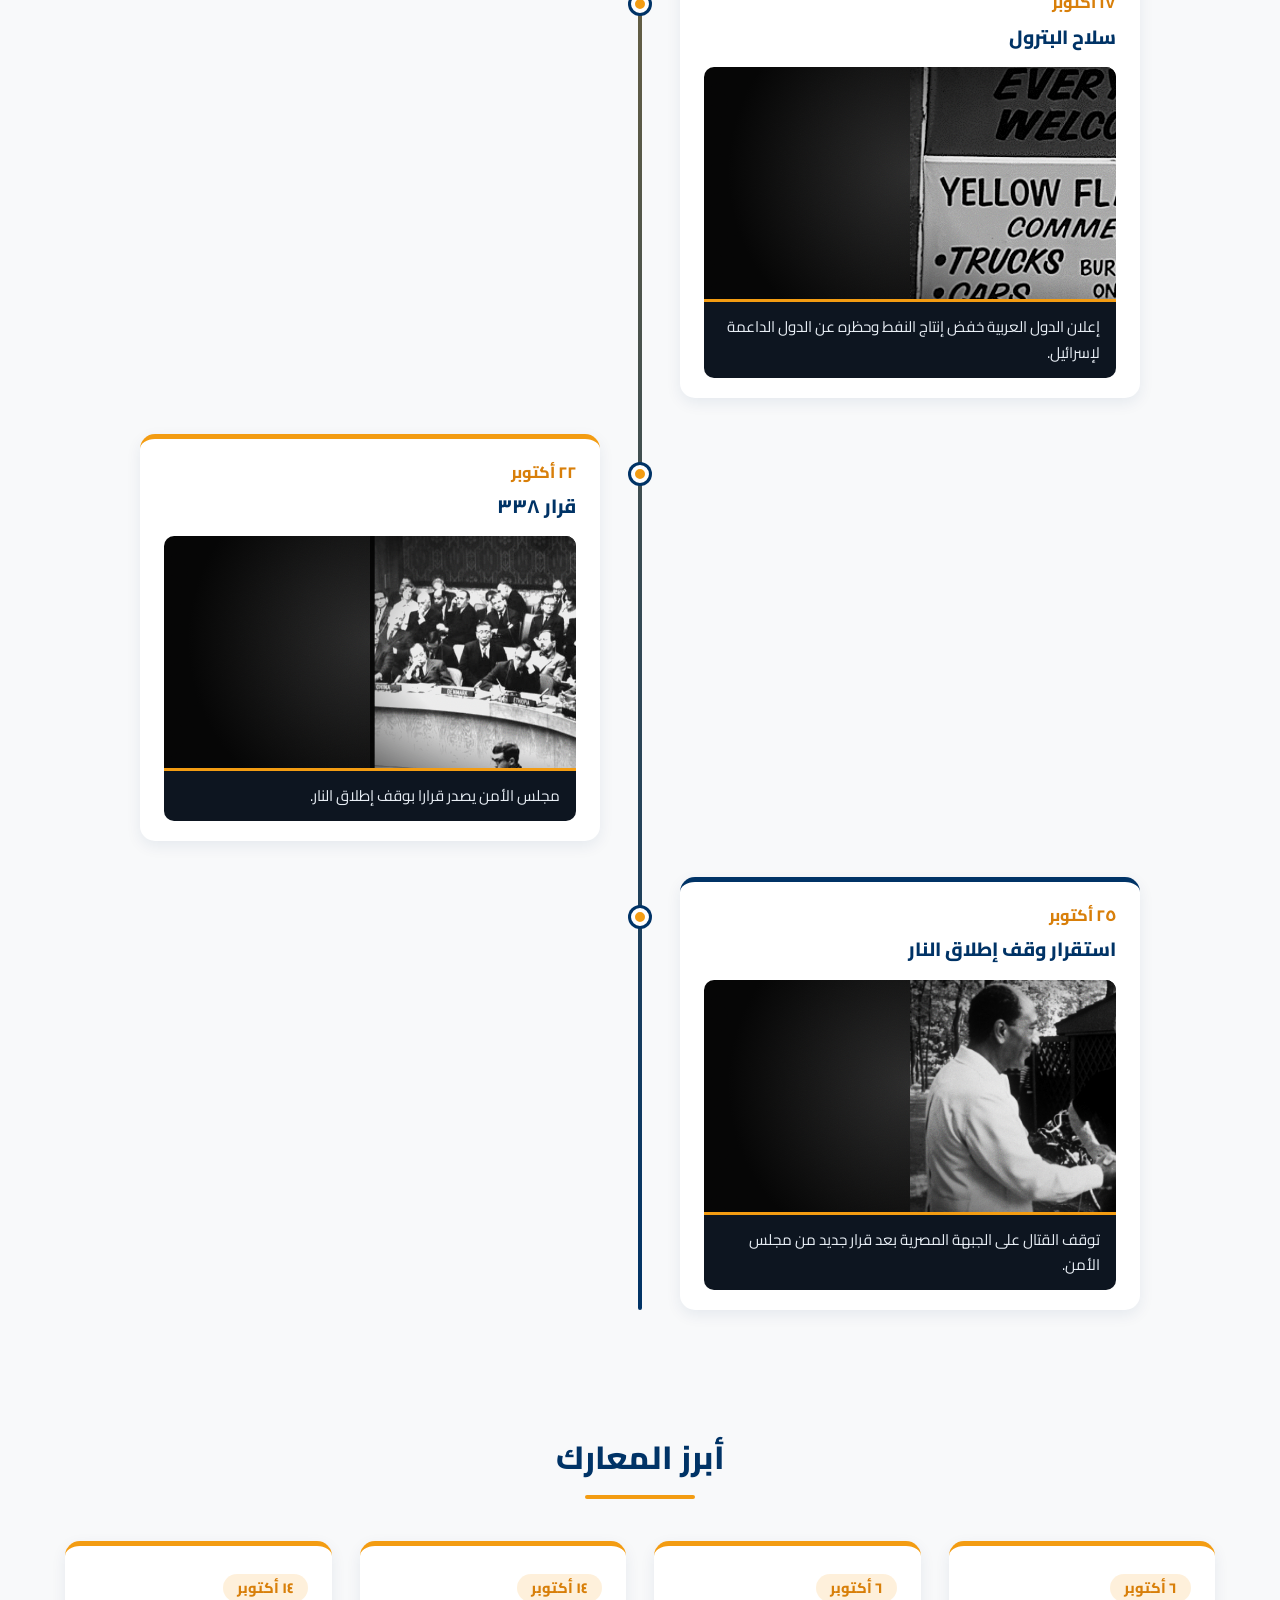
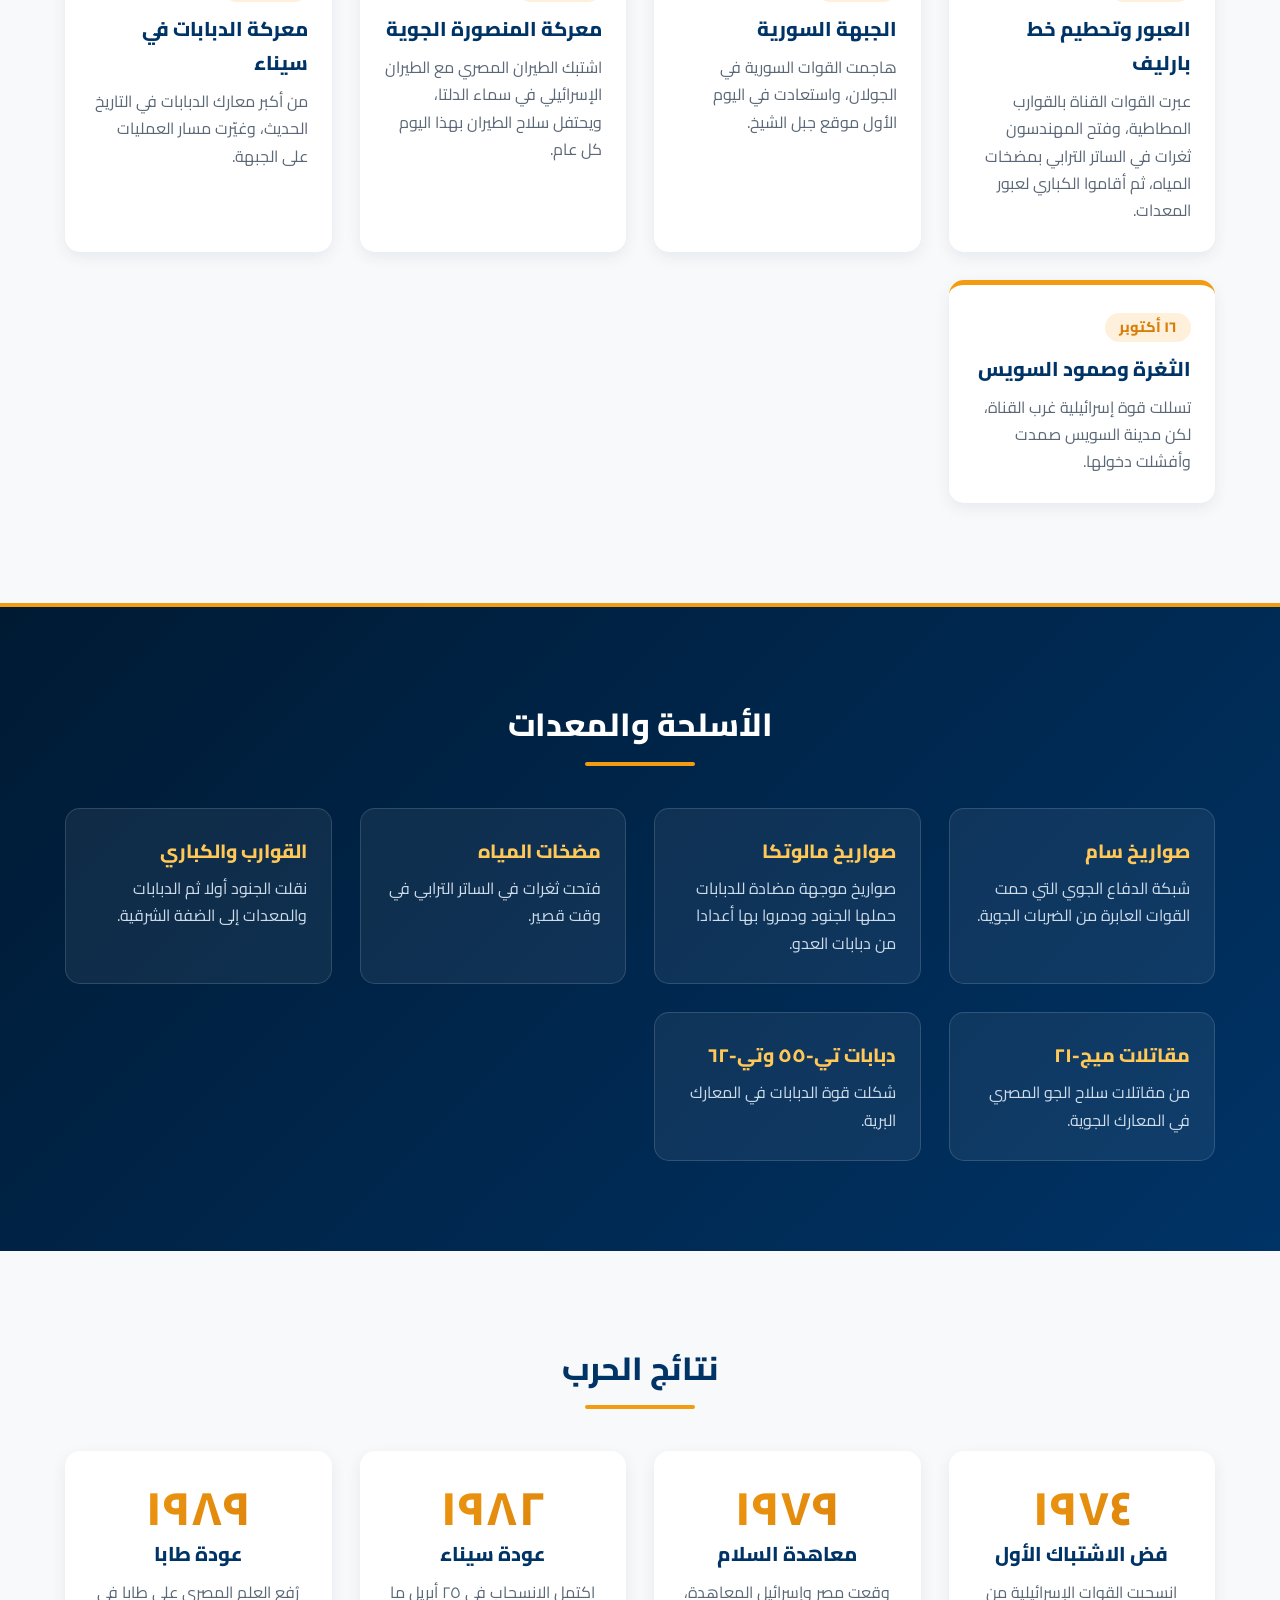
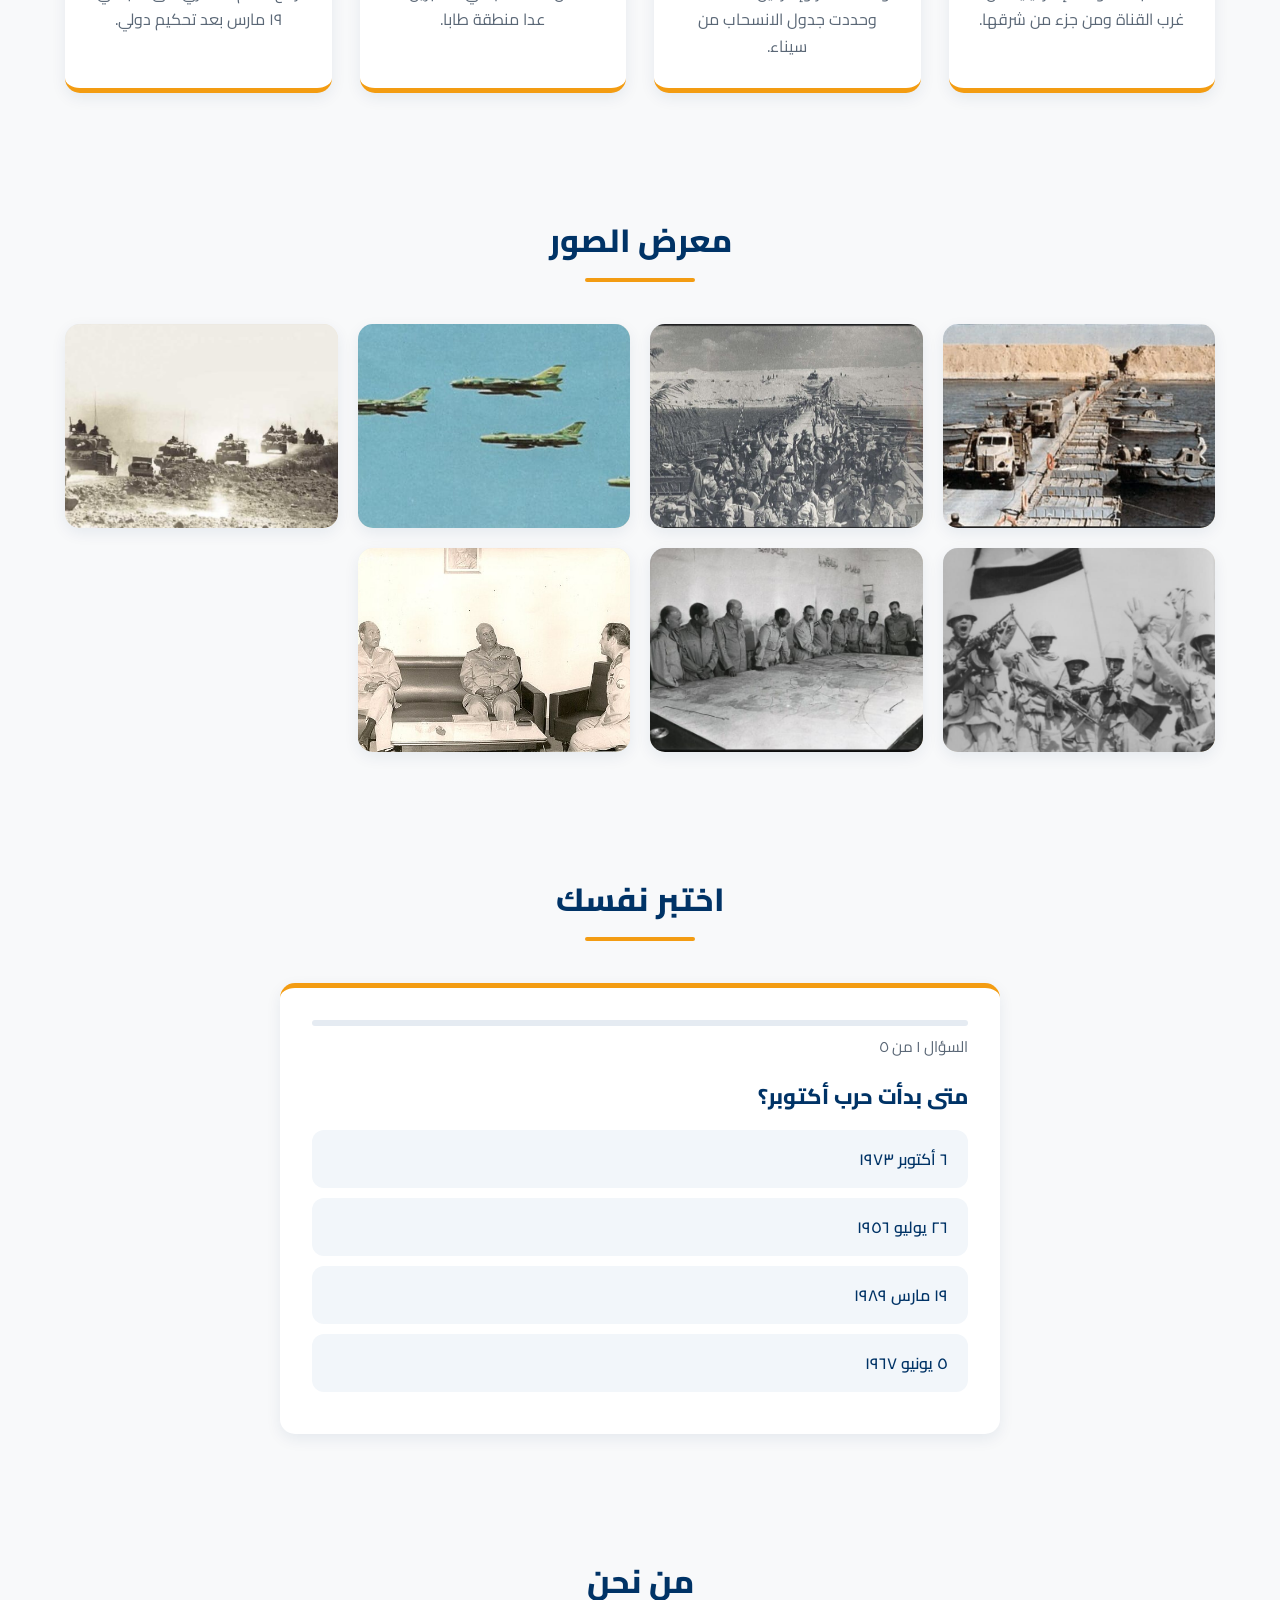
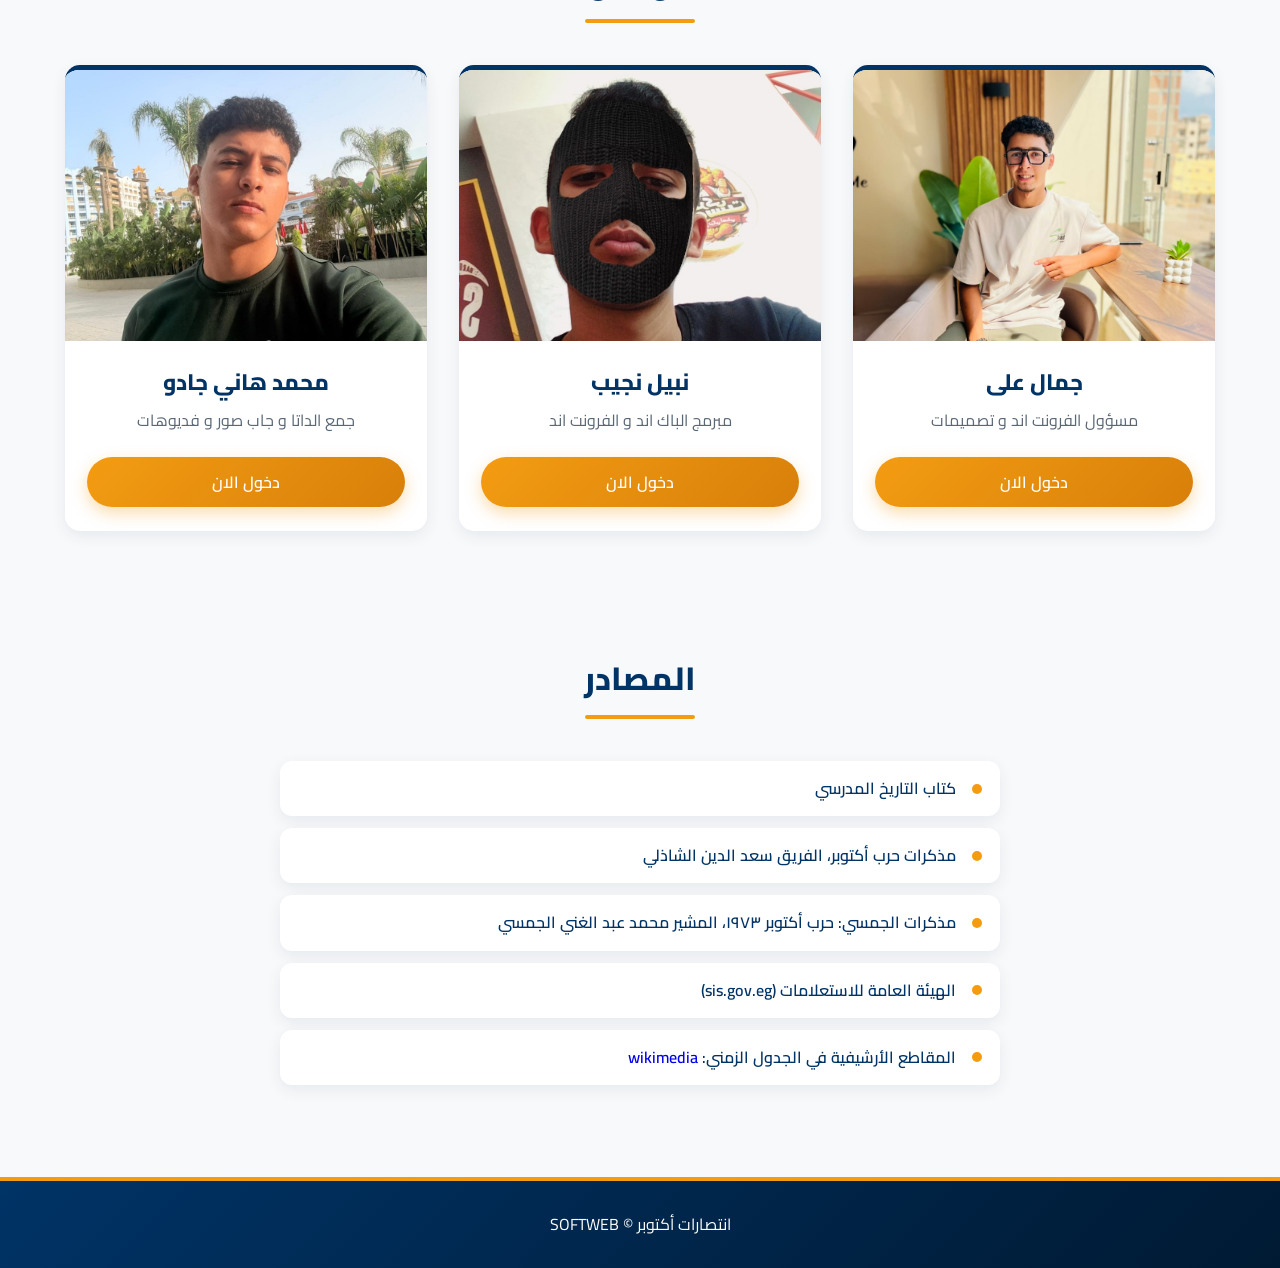
==== commit ecd03519: "Add files via upload" ====
--- a/index.html
+++ b/index.html
@@ -89,7 +89,7 @@
                         <h1>أنور السادات</h1>
                         <p>صاحب قرار الحرب</p>
                     </div>
-                    <button id="btn-leaders">دخول الان</button>
+                    <button id="btn-Leader-elsadat">دخول الان</button>
                 </div>
 
                 <div class="leaders_item">
@@ -99,7 +99,7 @@
                         <h1>أحمد إسماعيل علي</h1>
                         <p>وزير الحربية والقائد العام</p>
                     </div>
-                    <button id="btn-leaders">دخول الان</button>
+                    <button id="btn-Leader-a7med">دخول الان</button>
                 </div>
 
                 <div class="leaders_item">
@@ -109,7 +109,7 @@
                         <h1>سعد الدين الشاذلي</h1>
                         <p>رئيس أركان حرب القوات المسلحة</p>
                     </div>
-                    <button id="btn-leaders">دخول الان</button>
+                    <button id="btn-Leader-sa3d">دخول الان</button>
                 </div>
             </div>
         </section>
@@ -205,8 +205,7 @@
                     <!-- الفيديو: ضع الملف في static/video/ بالاسم الموجود في src -->
                     <figure class="film">
                         <div class="film_screen">
-                            <video class="film_media" src="static/video/el_the8ra.mp4" controls preload="metadata"
-                                playsinline></video>
+                            <img class="film_media" src="static/img/moments/1973_sinai_war_maps2-ar.jpg" alt="الثغرة">
                         </div>
                         <figcaption class="film_caption">عبور قوة إسرائيلية إلى غرب القناة في منطقة الدفرسوار.
                         </figcaption>
@@ -218,8 +217,7 @@
                     <!-- الفيديو: ضع الملف في static/video/ بالاسم الموجود في src -->
                     <figure class="film">
                         <div class="film_screen">
-                            <video class="film_media" src="static/video/el_betrol.mp4" controls preload="metadata"
-                                playsinline></video>
+                            <img class="film_media" src="static/img/moments/FLAG_POLICY_DURING_THE_1973_oil_crisis.gif" alt="سلاح البترول">
                         </div>
                         <figcaption class="film_caption">إعلان الدول العربية خفض إنتاج النفط وحظره عن الدول الداعمة
                             لإسرائيل.</figcaption>
@@ -242,8 +240,7 @@
                     <!-- الفيديو: ضع الملف في static/video/ بالاسم الموجود في src -->
                     <figure class="film">
                         <div class="film_screen">
-                            <video class="film_media" src="static/video/w2f_etlak_elnar.mp4" controls preload="metadata"
-                                playsinline></video>
+                            <img class="film_media" src="static/img/moments/Camp_David,_Menachem_Begin,_Anwar_Sadat,_1978.jpg" alt="وقف إطلاق النار">
                         </div>
                         <figcaption class="film_caption">توقف القتال على الجبهة المصرية بعد قرار جديد من مجلس الأمن.
                         </figcaption>
@@ -366,7 +363,7 @@
                 <figure class="gallery_item"><img src="static/img/moments/elkada.jpg" alt="القادة">
                     <figcaption>القادة</figcaption>
                 </figure>
-                <figure class="gallery_item"><img src="static/img/moments/elkada.jpg" alt="الماذن العالية">
+                <figure class="gallery_item"><img src="static/img/moments/elmajen.jpg" alt="الماذن العالية">
                     <figcaption>الماذن العالية</figcaption>
                 </figure>
             </div>
@@ -404,7 +401,7 @@
                 </div>
 
                 <div class="leaders_item">
-                    <div class="leaders_img"><img src="static/img/leaders/.jpg" class="leaders_photo"
+                    <div class="leaders_img"><img src="static/img/we/hany.jpg" class="leaders_photo"
                             alt="محمد هاني جادو"></div>
                     <div class="leaders_string">
                         <h1>محمد هاني جادو</h1>
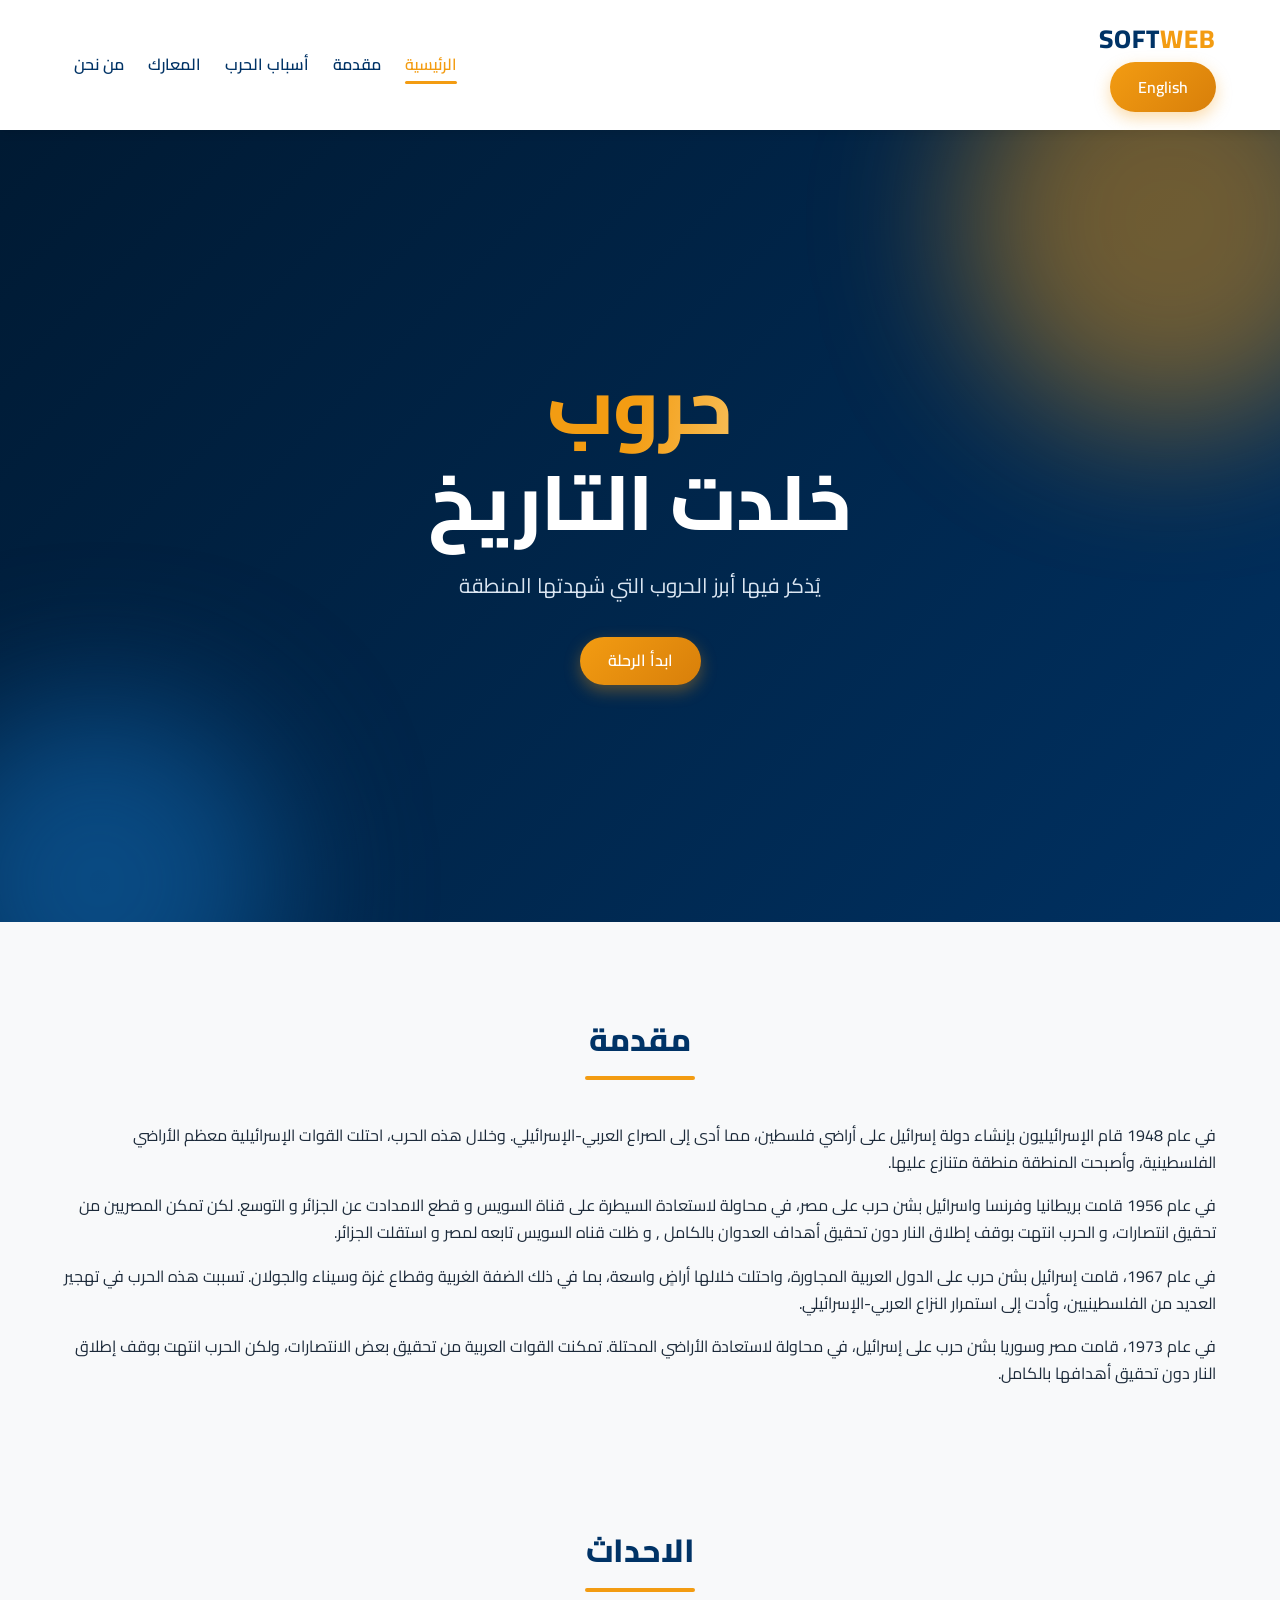
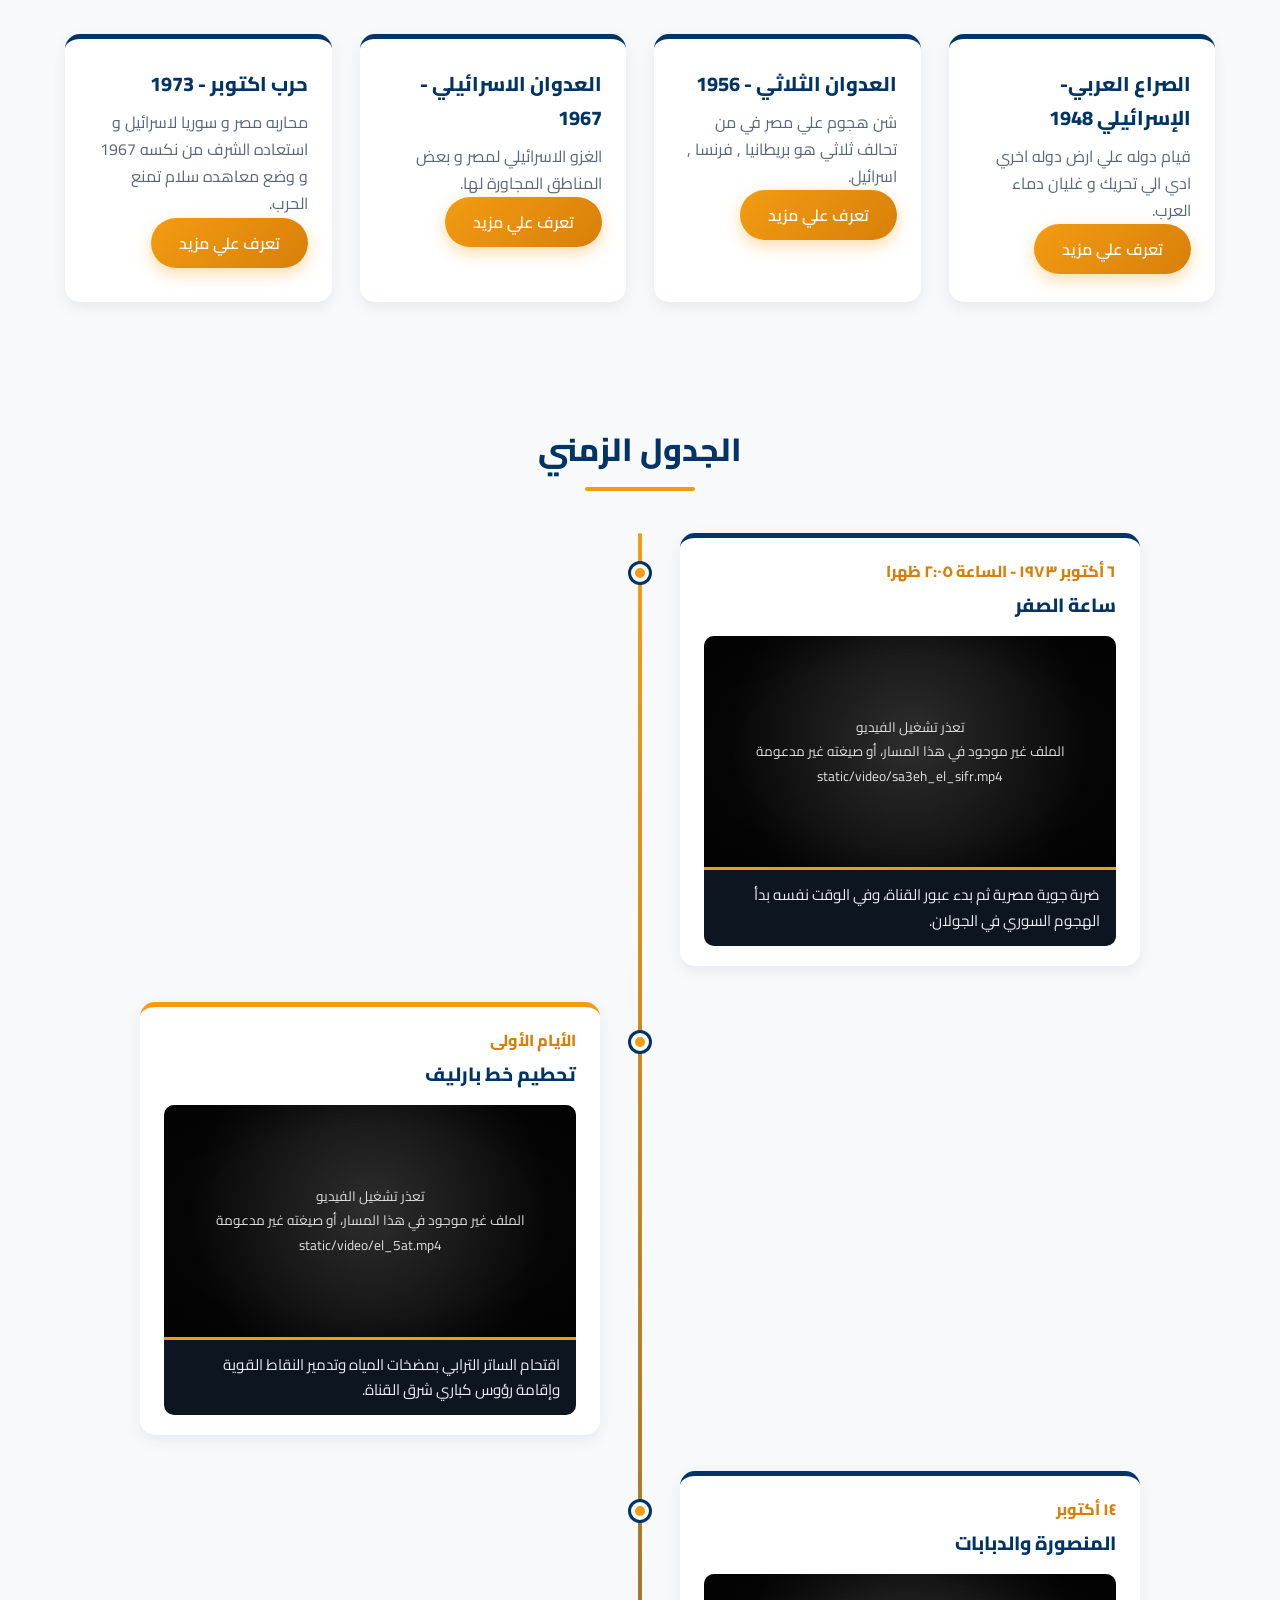
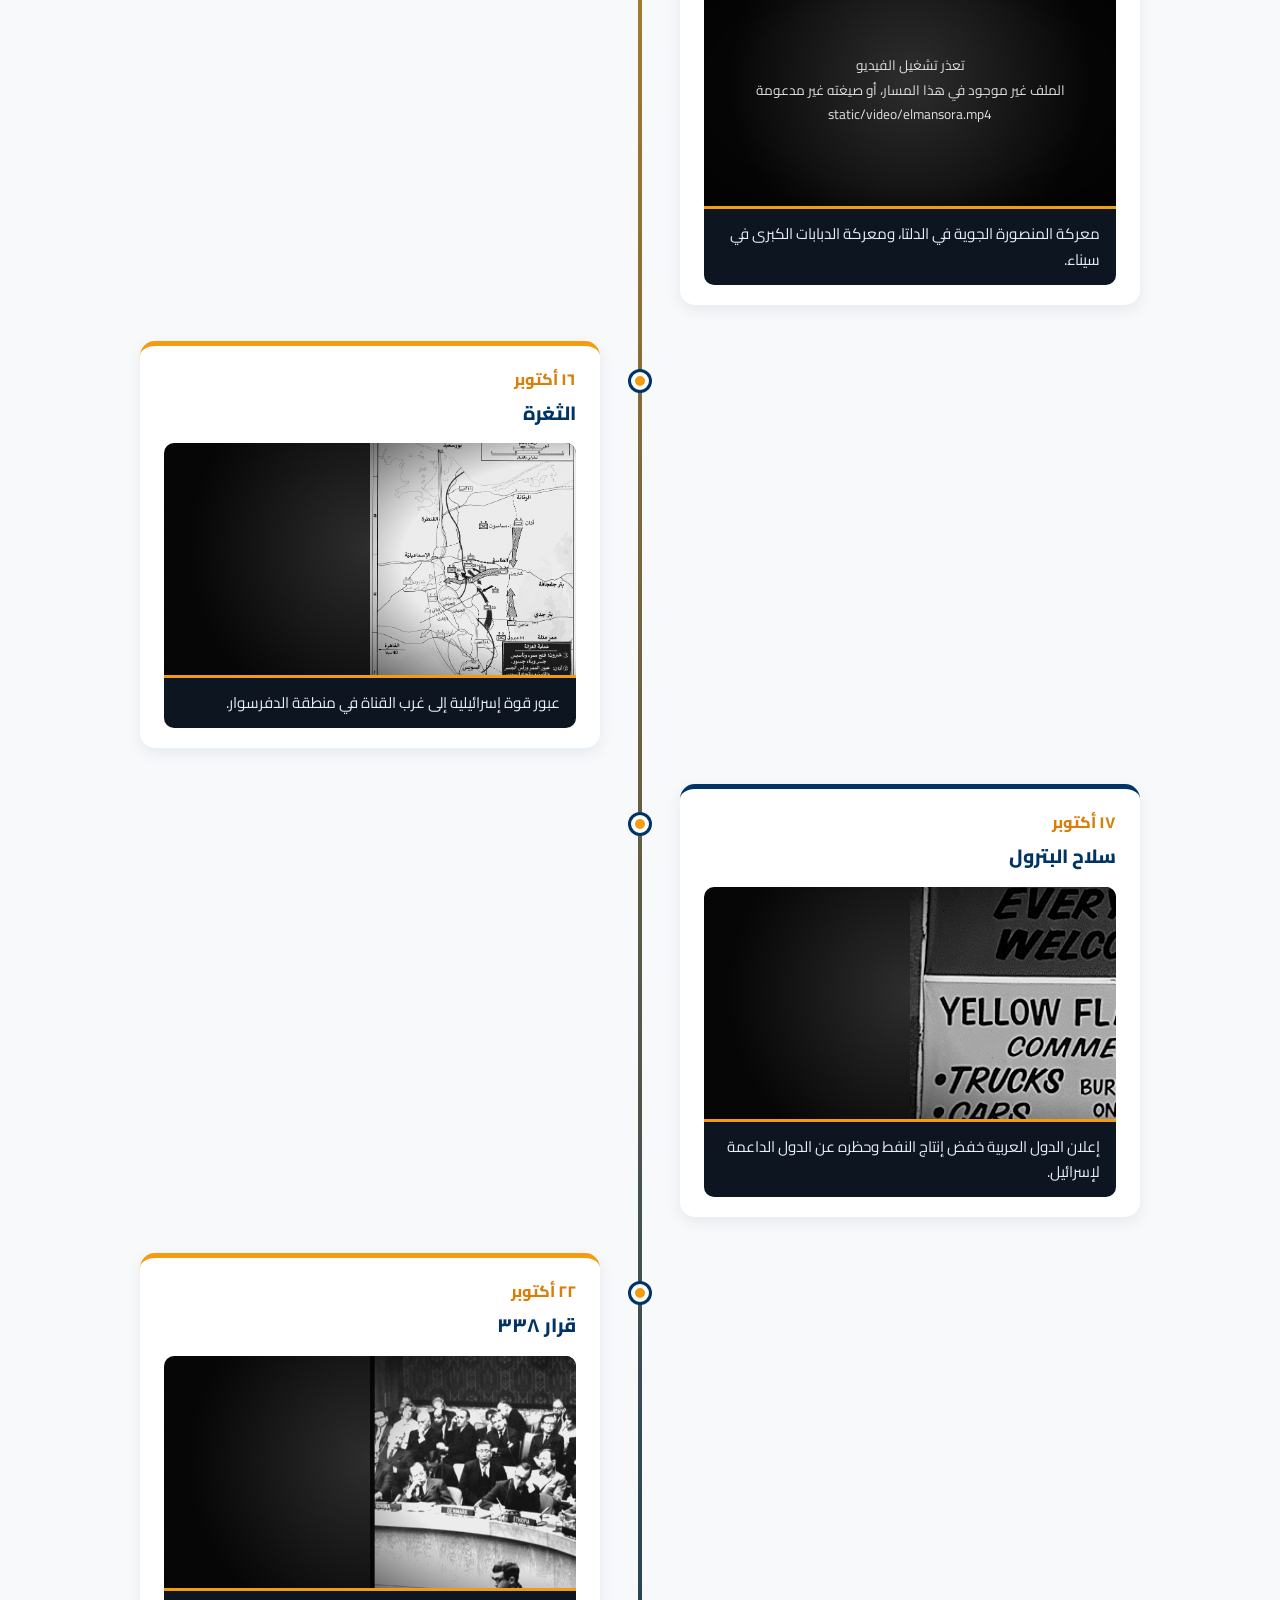
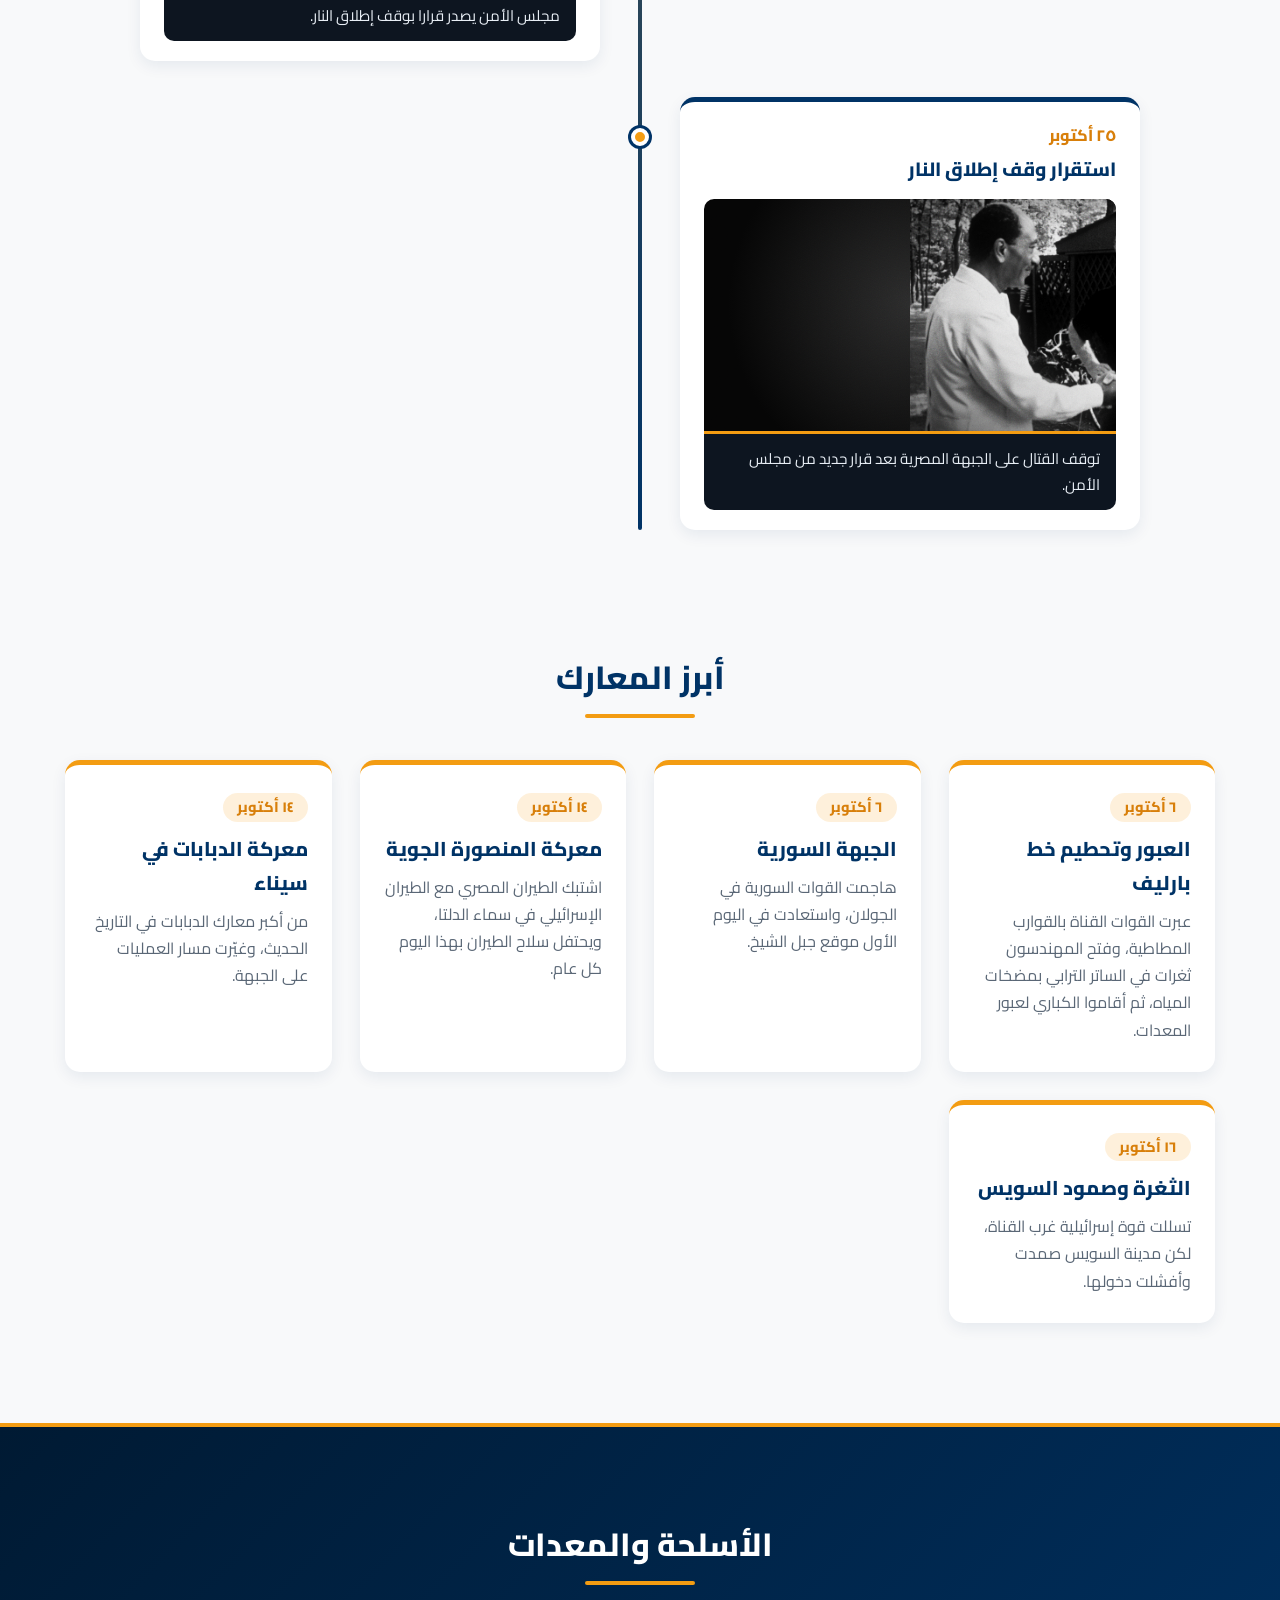
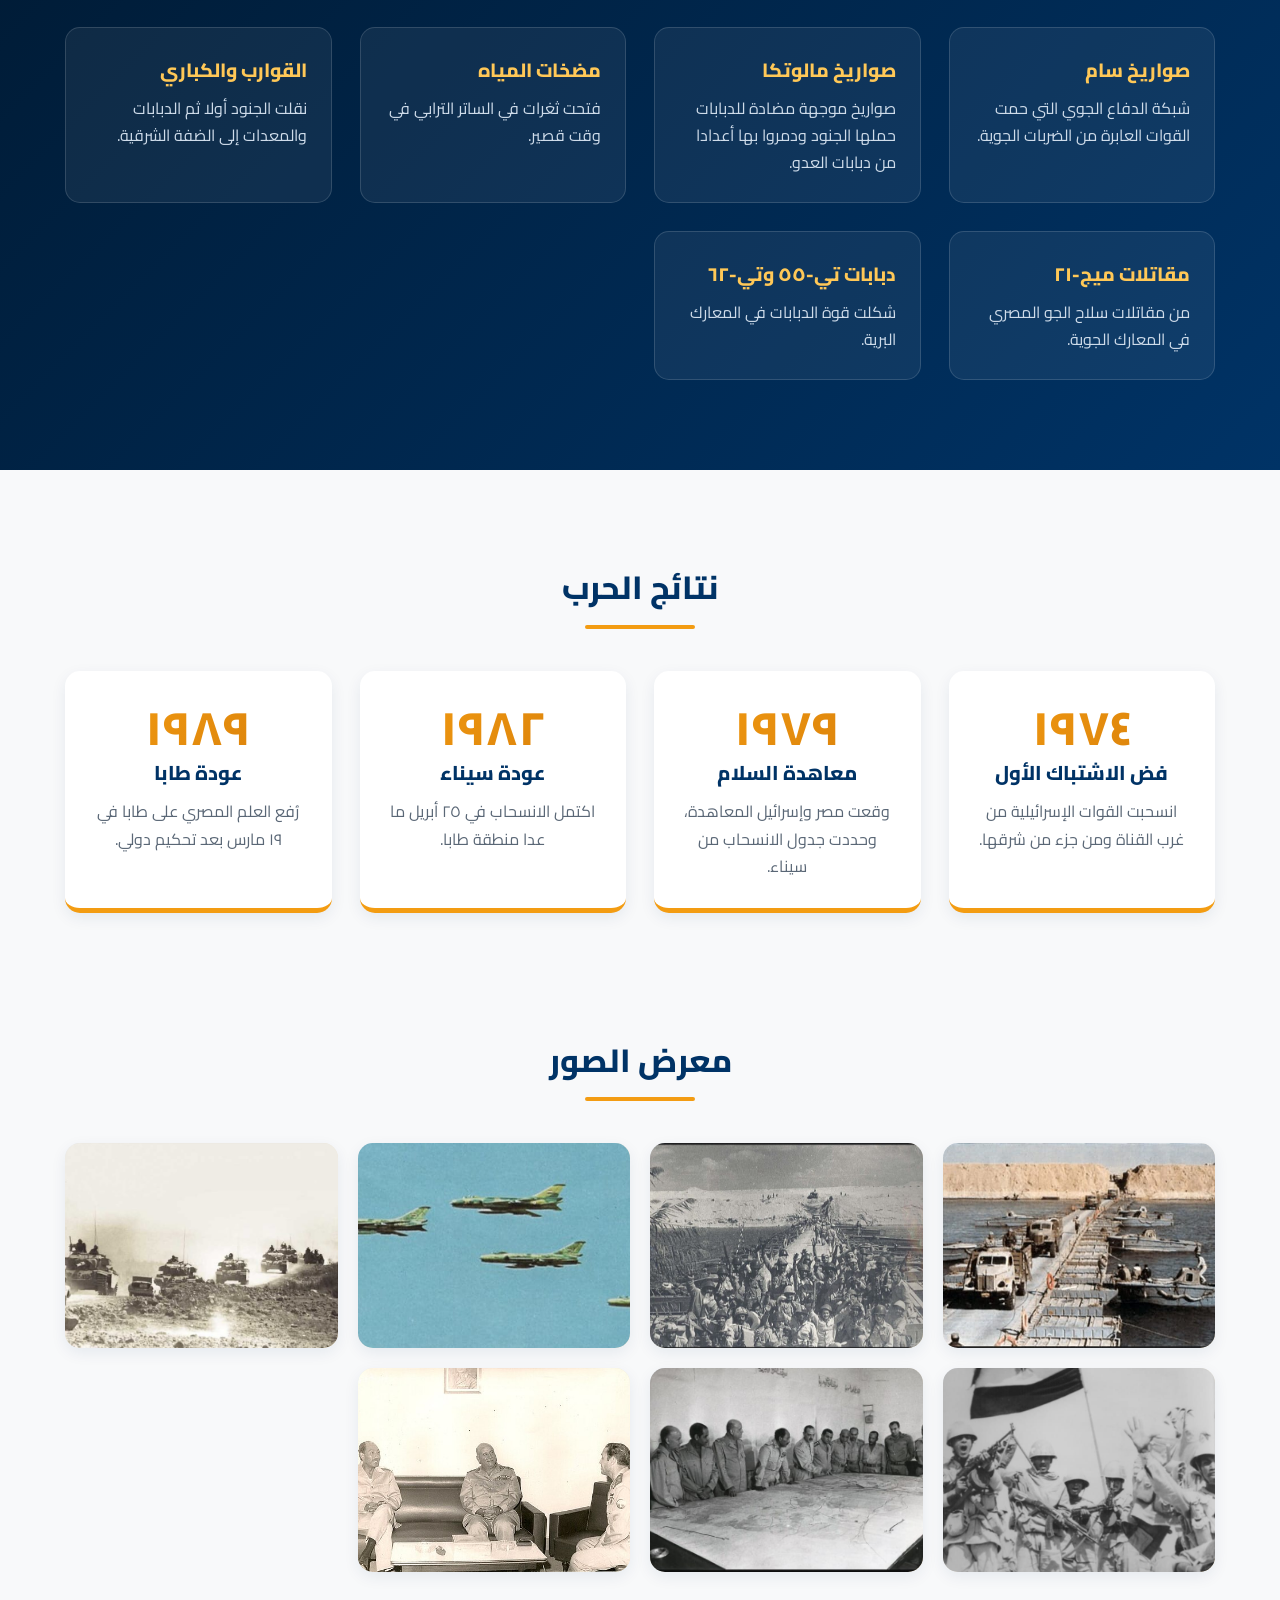
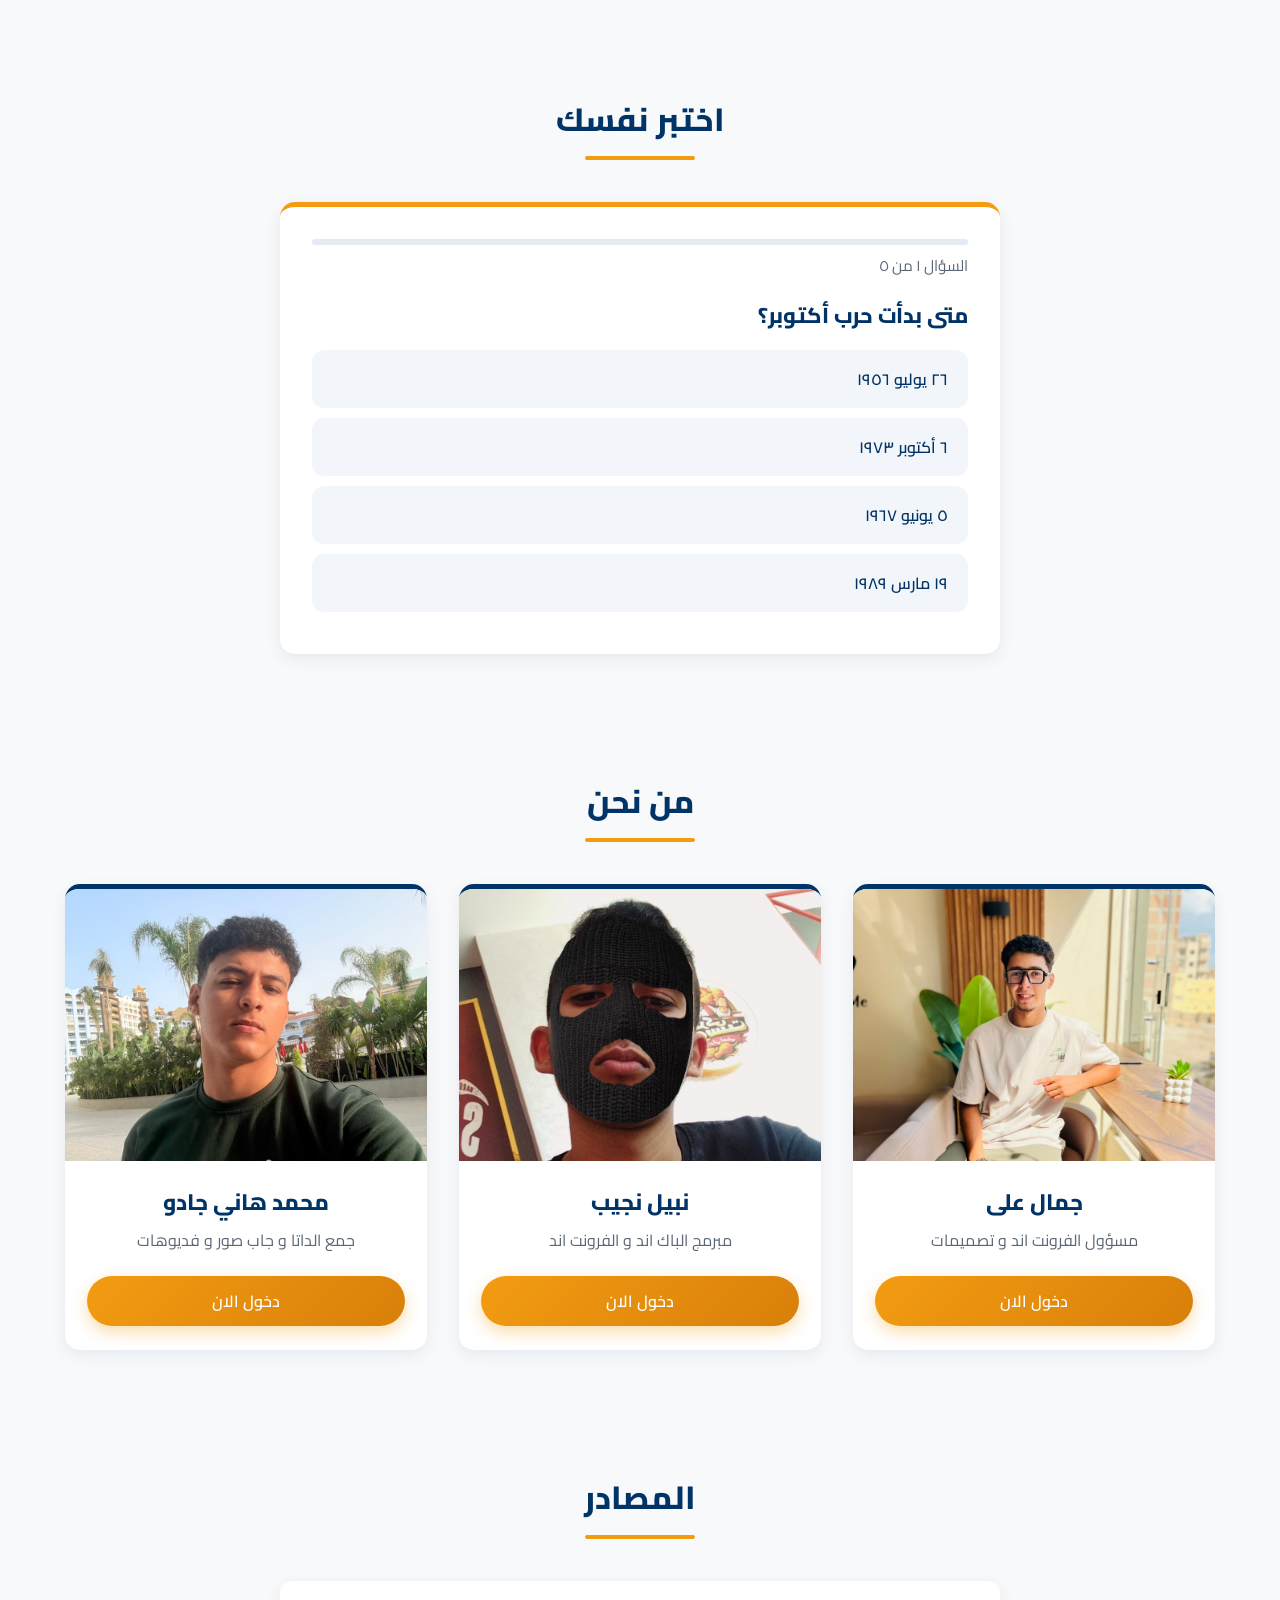
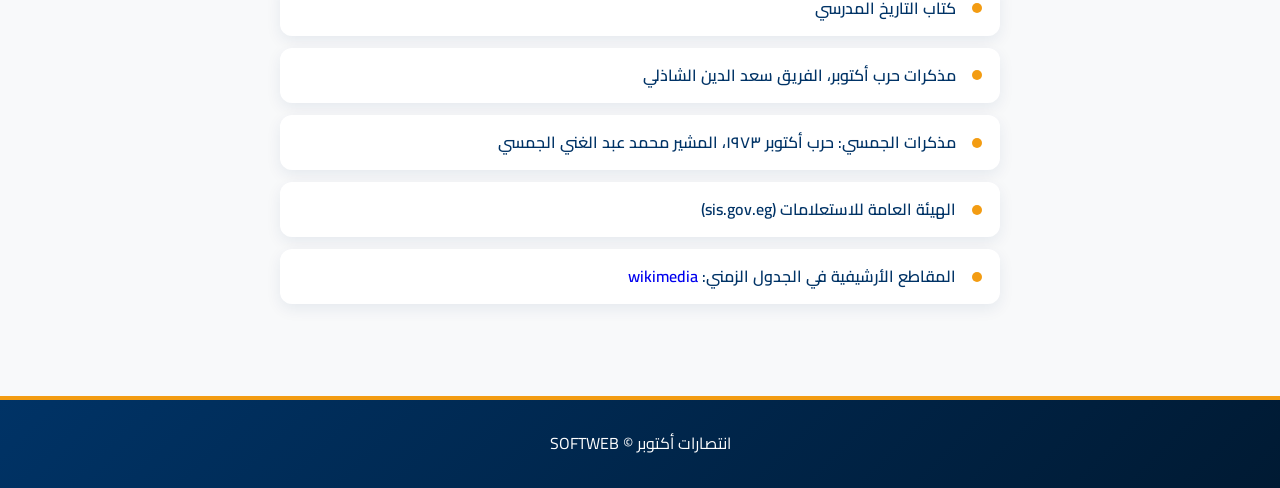
==== commit 4a7a1dbe: "Add files via upload" ====
--- a/index.html
+++ b/index.html
@@ -1,450 +1,385 @@
-<!doctype html>
-<html lang="ar" dir="rtl">
-
-<head>
-    <meta charset="utf-8">
-    <meta name="viewport" content="width=device-width,initial-scale=1">
-    <title>انتصارات أكتوبر</title>
-    <link rel="preconnect" href="https://fonts.googleapis.com">
-    <link rel="preconnect" href="https://fonts.gstatic.com" crossorigin>
-    <link href="https://fonts.googleapis.com/css2?family=Cairo:wght@400;600;800&display=swap" rel="stylesheet">
-    <link rel="stylesheet" href="static/css/style.css">
-    <link rel="stylesheet" href="static/css/index.css">
-    <link rel="icon" href="static/img/softWebLogo.png">
-</head>
-
-<body>
-
-    <!--الراس او الشريط العلوي-->
-    <header>
-
-        <!--شعار-->
-        <div class="logo">
-            <h1>SOFT<span>WEB</span></h1>
-        </div>
-
-        <!--links روابط-->
-        <nav>
-            <div class="link_box">
-                <a class="link_item" href="#word">الرئيسية</a>
-                <a class="link_item" href="#causes">الأسباب</a>
-                <a class="link_item" href="#leaders">القادة</a>
-                <a class="link_item" href="#plans">الخطط</a>
-                <a class="link_item" href="#timeline">الجدول الزمني</a>
-                <a class="link_item" href="#battles">المعارك</a>
-                <a class="link_item" href="#weapons">الأسلحة</a>
-                <a class="link_item" href="#results">النتائج</a>
-                <a class="link_item" href="#gallery">المعرض</a>
-                <a class="link_item" href="#quiz">اختبر نفسك</a>
-                <a class="link_item" href="#we">من نحن</a>
-
-            </div>
-        </nav>
-    </header>
-
-    <main>
-        <!--مقدمة كلمه ملحمة اكتوبر-->
-        <section class="word" id="word">
-            <div class="word_box">
-                <h1 class="word_item">
-                    <span class="word_gold">ملحمة أكتوبر</span>
-                    <span class="word_white">المجيدة</span>
-                </h1>
-                <p class="word_sub">السادس من أكتوبر ١٩٧٣</p>
-                <a class="btn" href="#causes">ابدأ الرحلة</a>
-            </div>
-        </section>
-
-        <!--أسباب الحرب-->
-        <section class="sec" id="causes">
-            <h2 class="section-title">لماذا قامت الحرب؟</h2>
-            <div class="cards_grid">
-                <article class="info_item">
-                    <h3>هزيمة ١٩٦٧</h3>
-                    <p>احتلت إسرائيل سيناء والجولان والضفة الغربية وقطاع غزة، وأصبحت قناة السويس خط المواجهة.</p>
-                </article>
-                <article class="info_item">
-                    <h3>حرب الاستنزاف</h3>
-                    <p>من ١٩٦٧ إلى ١٩٧٠ استمرت المعارك على ضفتي القناة، وأعادت للجيش ثقته بنفسه.</p>
-                </article>
-                <article class="info_item">
-                    <h3>انسداد الحلول السياسية</h3>
-                    <p>ظلت الأرض محتلة رغم المحاولات السياسية، فتأكدت القيادة أن استعادتها تحتاج إلى القوة.</p>
-                </article>
-                <article class="info_item">
-                    <h3>إعادة بناء الجيش</h3>
-                    <p>ست سنوات من التدريب المكثف والتسليح الجديد ووضع الخطط الدقيقة.</p>
-                </article>
-            </div>
-        </section>
-
-        <!--القاده-->
-        <section class="leaders_section" id="leaders">
-            <h2 class="section-title">قادة النصر</h2>
-            <div class="leaders_box">
-                <div class="leaders_item">
-                    <div class="leaders_img"><img src="static/img/leaders/elsadat.jpg" class="leaders_photo"
-                            alt="أنور السادات"></div>
-                    <div class="leaders_string">
-                        <h1>أنور السادات</h1>
-                        <p>صاحب قرار الحرب</p>
-                    </div>
-                    <button id="btn-Leader-elsadat">دخول الان</button>
-                </div>
-
-                <div class="leaders_item">
-                    <div class="leaders_img"><img src="static/img/leaders/a7med_asma3il_3li.jpg" class="leaders_photo"
-                            alt="أحمد إسماعيل علي"></div>
-                    <div class="leaders_string">
-                        <h1>أحمد إسماعيل علي</h1>
-                        <p>وزير الحربية والقائد العام</p>
-                    </div>
-                    <button id="btn-Leader-a7med">دخول الان</button>
-                </div>
-
-                <div class="leaders_item">
-                    <div class="leaders_img"><img src="static/img/leaders/sa3d_eldin_elshazli.jpg" class="leaders_photo"
-                            alt="سعد الدين الشاذلي"></div>
-                    <div class="leaders_string">
-                        <h1>سعد الدين الشاذلي</h1>
-                        <p>رئيس أركان حرب القوات المسلحة</p>
-                    </div>
-                    <button id="btn-Leader-sa3d">دخول الان</button>
-                </div>
-            </div>
-        </section>
-
-        <!--الخطط-->
-        <section class="plans_section" id="plans">
-            <h2 class="section-title">الخطط العسكرية</h2>
-            <div class="plan_box">
-                <div class="plan_item">
-                    <div class="plan_photo"><img src="static/img/plan/badr.jpg" class="plan_img" alt="العملية بدر">
-                    </div>
-                    <div class="plan_string">
-                        <h1>العملية بدر</h1>
-                        <p>خطة العبور واقتحام خط بارليف</p>
-                    </div>
-                    <button data-title="العملية بدر"
-                        data-text="الخطة الأساسية لعبور قناة السويس. بدأت بضربة جوية ثم عبور المشاة بالقوارب المطاطية، وبعدها أقيمت الكباري لعبور الدبابات والمعدات وتثبيت رؤوس كباري شرق القناة.">دخول
-                        الان</button>
-                </div>
-
-                <div class="plan_item">
-                    <div class="plan_photo"><img src="static/img/plan/el5da3.jpg" class="plan_img"
-                            alt="الخداع الاستراتيجي"></div>
-                    <div class="plan_string">
-                        <h1>الخداع الاستراتيجي</h1>
-                        <p>إخفاء موعد الحرب عن العدو</p>
-                    </div>
-                    <button data-title="الخداع الاستراتيجي"
-                        data-text="إجراءات لإخفاء موعد الحرب: مناورات متكررة اعتاد عليها العدو، وإظهار الاستعدادات بشكل عادي، واختيار توقيت غير متوقع هو ٦ أكتوبر، وكان في رمضان وفي عيد الغفران عند اليهود.">دخول
-                        الان</button>
-                </div>
-
-                <div class="plan_item">
-                    <div class="plan_photo"><img src="static/img/plan/7at_el_soari5.jpg" class="plan_img"
-                            alt="حائط الصواريخ"></div>
-                    <div class="plan_string">
-                        <h1>حائط الصواريخ</h1>
-                        <p>حماية القوات من الطيران</p>
-                    </div>
-                    <button data-title="حائط الصواريخ"
-                        data-text="شبكة من صواريخ الدفاع الجوي أقيمت غرب القناة لحماية القوات العابرة من الضربات الجوية، إلى جانب الصواريخ المضادة للدبابات مع المشاة.">دخول
-                        الان</button>
-                </div>
-            </div>
-        </section>
-
-        <!--الجدول الزمني-->
-        <section class="sec" id="timeline">
-            <h2 class="section-title">الجدول الزمني</h2>
-            <div class="timeline">
-                <article class="tl_item">
-                    <span class="tl_date">٦ أكتوبر ١٩٧٣ - الساعة ٢:٠٥ ظهرا</span>
-                    <h3>ساعة الصفر</h3>
-                    <!-- الفيديو: ضع الملف في static/video/ بالاسم الموجود في src -->
-                    <figure class="film">
-                        <div class="film_screen">
-                            <video class="film_media" src="static/video/sa3eh_el_sifr.mp4" controls preload="metadata"
-                                playsinline></video>
-                        </div>
-                        <figcaption class="film_caption">ضربة جوية مصرية ثم بدء عبور القناة، وفي الوقت نفسه بدأ الهجوم
-                            السوري في الجولان.</figcaption>
-                    </figure>
-                </article>
-                <article class="tl_item">
-                    <span class="tl_date">الأيام الأولى</span>
-                    <h3>تحطيم خط بارليف</h3>
-                    <!-- الفيديو: ضع الملف في static/video/ بالاسم الموجود في src -->
-                    <figure class="film">
-                        <div class="film_screen">
-                            <video class="film_media" src="static/video/el_5at.mp4" controls preload="metadata"
-                                playsinline></video>
-                        </div>
-                        <figcaption class="film_caption">اقتحام الساتر الترابي بمضخات المياه وتدمير النقاط القوية وإقامة
-                            رؤوس كباري شرق القناة.</figcaption>
-                    </figure>
-                </article>
-                <article class="tl_item">
-                    <span class="tl_date">١٤ أكتوبر</span>
-                    <h3>المنصورة والدبابات</h3>
-                    <!-- الفيديو: ضع الملف في static/video/ بالاسم الموجود في src -->
-                    <figure class="film">
-                        <div class="film_screen">
-                            <video class="film_media" src="static/video/elmansora.mp4" controls preload="metadata"
-                                playsinline></video>
-                        </div>
-                        <figcaption class="film_caption">معركة المنصورة الجوية في الدلتا، ومعركة الدبابات الكبرى في
-                            سيناء.</figcaption>
-                    </figure>
-                </article>
-                <article class="tl_item">
-                    <span class="tl_date">١٦ أكتوبر</span>
-                    <h3>الثغرة</h3>
-                    <!-- الفيديو: ضع الملف في static/video/ بالاسم الموجود في src -->
-                    <figure class="film">
-                        <div class="film_screen">
-                            <img class="film_media" src="static/img/moments/1973_sinai_war_maps2-ar.jpg" alt="الثغرة">
-                        </div>
-                        <figcaption class="film_caption">عبور قوة إسرائيلية إلى غرب القناة في منطقة الدفرسوار.
-                        </figcaption>
-                    </figure>
-                </article>
-                <article class="tl_item">
-                    <span class="tl_date">١٧ أكتوبر</span>
-                    <h3>سلاح البترول</h3>
-                    <!-- الفيديو: ضع الملف في static/video/ بالاسم الموجود في src -->
-                    <figure class="film">
-                        <div class="film_screen">
-                            <img class="film_media" src="static/img/moments/FLAG_POLICY_DURING_THE_1973_oil_crisis.gif" alt="سلاح البترول">
-                        </div>
-                        <figcaption class="film_caption">إعلان الدول العربية خفض إنتاج النفط وحظره عن الدول الداعمة
-                            لإسرائيل.</figcaption>
-                    </figure>
-                </article>
-                <article class="tl_item">
-                    <span class="tl_date">٢٢ أكتوبر</span>
-                    <h3>قرار ٣٣٨</h3>
-                    <!-- الفيديو: ضع الملف في static/video/ بالاسم الموجود في src -->
-                    <figure class="film">
-                        <div class="film_screen">
-                            <img class="film_media" src="static/img/moments/338.jpg"></img>
-                        </div>
-                        <figcaption class="film_caption">مجلس الأمن يصدر قرارا بوقف إطلاق النار.</figcaption>
-                    </figure>
-                </article>
-                <article class="tl_item">
-                    <span class="tl_date">٢٥ أكتوبر</span>
-                    <h3>استقرار وقف إطلاق النار</h3>
-                    <!-- الفيديو: ضع الملف في static/video/ بالاسم الموجود في src -->
-                    <figure class="film">
-                        <div class="film_screen">
-                            <img class="film_media" src="static/img/moments/Camp_David,_Menachem_Begin,_Anwar_Sadat,_1978.jpg" alt="وقف إطلاق النار">
-                        </div>
-                        <figcaption class="film_caption">توقف القتال على الجبهة المصرية بعد قرار جديد من مجلس الأمن.
-                        </figcaption>
-                    </figure>
-                </article>
-            </div>
-        </section>
-
-        <!--المعارك-->
-        <section class="sec" id="battles">
-            <h2 class="section-title">أبرز المعارك</h2>
-            <div class="cards_grid battles_box">
-                <article class="info_item">
-                    <span class="tag">٦ أكتوبر</span>
-                    <h3>العبور وتحطيم خط بارليف</h3>
-                    <p>عبرت القوات القناة بالقوارب المطاطية، وفتح المهندسون ثغرات في الساتر الترابي بمضخات المياه، ثم
-                        أقاموا الكباري لعبور المعدات.</p>
-                </article>
-                <article class="info_item">
-                    <span class="tag">٦ أكتوبر</span>
-                    <h3>الجبهة السورية</h3>
-                    <p>هاجمت القوات السورية في الجولان، واستعادت في اليوم الأول موقع جبل الشيخ.</p>
-                </article>
-                <article class="info_item">
-                    <span class="tag">١٤ أكتوبر</span>
-                    <h3>معركة المنصورة الجوية</h3>
-                    <p>اشتبك الطيران المصري مع الطيران الإسرائيلي في سماء الدلتا، ويحتفل سلاح الطيران بهذا اليوم كل عام.
-                    </p>
-                </article>
-                <article class="info_item">
-                    <span class="tag">١٤ أكتوبر</span>
-                    <h3>معركة الدبابات في سيناء</h3>
-                    <p>من أكبر معارك الدبابات في التاريخ الحديث، وغيّرت مسار العمليات على الجبهة.</p>
-                </article>
-                <article class="info_item">
-                    <span class="tag">١٦ أكتوبر</span>
-                    <h3>الثغرة وصمود السويس</h3>
-                    <p>تسللت قوة إسرائيلية غرب القناة، لكن مدينة السويس صمدت وأفشلت دخولها.</p>
-                </article>
-            </div>
-        </section>
-
-        <!--الأسلحة-->
-        <section class="sec sec_dark" id="weapons">
-            <h2 class="section-title">الأسلحة والمعدات</h2>
-            <div class="cards_grid">
-                <article class="weapon_item">
-                    <h3>صواريخ سام</h3>
-                    <p>شبكة الدفاع الجوي التي حمت القوات العابرة من الضربات الجوية.</p>
-                </article>
-                <article class="weapon_item">
-                    <h3>صواريخ مالوتكا</h3>
-                    <p>صواريخ موجهة مضادة للدبابات حملها الجنود ودمروا بها أعدادا من دبابات العدو.</p>
-                </article>
-                <article class="weapon_item">
-                    <h3>مضخات المياه</h3>
-                    <p>فتحت ثغرات في الساتر الترابي في وقت قصير.</p>
-                </article>
-                <article class="weapon_item">
-                    <h3>القوارب والكباري</h3>
-                    <p>نقلت الجنود أولا ثم الدبابات والمعدات إلى الضفة الشرقية.</p>
-                </article>
-                <article class="weapon_item">
-                    <h3>مقاتلات ميج-٢١</h3>
-                    <p>من مقاتلات سلاح الجو المصري في المعارك الجوية.</p>
-                </article>
-                <article class="weapon_item">
-                    <h3>دبابات تي-٥٥ وتي-٦٢</h3>
-                    <p>شكلت قوة الدبابات في المعارك البرية.</p>
-                </article>
-            </div>
-        </section>
-
-        <!--النتائج-->
-        <section class="sec" id="results">
-            <h2 class="section-title">نتائج الحرب</h2>
-            <div class="cards_grid">
-                <article class="result_item">
-                    <span class="result_year">١٩٧٤</span>
-                    <h3>فض الاشتباك الأول</h3>
-                    <p>انسحبت القوات الإسرائيلية من غرب القناة ومن جزء من شرقها.</p>
-                </article>
-                <article class="result_item">
-                    <span class="result_year">١٩٧٩</span>
-                    <h3>معاهدة السلام</h3>
-                    <p>وقعت مصر وإسرائيل المعاهدة، وحددت جدول الانسحاب من سيناء.</p>
-                </article>
-                <article class="result_item">
-                    <span class="result_year">١٩٨٢</span>
-                    <h3>عودة سيناء</h3>
-                    <p>اكتمل الانسحاب في ٢٥ أبريل ما عدا منطقة طابا.</p>
-                </article>
-                <article class="result_item">
-                    <span class="result_year">١٩٨٩</span>
-                    <h3>عودة طابا</h3>
-                    <p>رُفع العلم المصري على طابا في ١٩ مارس بعد تحكيم دولي.</p>
-                </article>
-            </div>
-        </section>
-
-        <!--المعرض-->
-        <section class="sec" id="gallery">
-            <h2 class="section-title">معرض الصور</h2>
-            <div class="gallery_box">
-                <figure class="gallery_item"><img src="static/img/moments/el3bor.jpg" alt="لحظة العبور">
-                    <figcaption>لحظة العبور</figcaption>
-                </figure>
-                <figure class="gallery_item"><img src="static/img/moments/el_kbary.jpg" alt="الكباري على القناة">
-                    <figcaption>الكباري على القناة</figcaption>
-                </figure>
-                <figure class="gallery_item"><img src="static/img/moments/elmoatelat.jpg" alt="المقاتلات">
-                    <figcaption>المقاتلات</figcaption>
-                </figure>
-                <figure class="gallery_item"><img src="static/img/moments/dbabat.jpg" alt="الدبابات">
-                    <figcaption>الدبابات</figcaption>
-                </figure>
-                <figure class="gallery_item"><img src="static/img/moments/el3alam.jpg" alt="رفع العلم">
-                    <figcaption>رفع العلم</figcaption>
-                </figure>
-                <figure class="gallery_item"><img src="static/img/moments/elkada.jpg" alt="القادة">
-                    <figcaption>القادة</figcaption>
-                </figure>
-                <figure class="gallery_item"><img src="static/img/moments/elmajen.jpg" alt="الماذن العالية">
-                    <figcaption>الماذن العالية</figcaption>
-                </figure>
-            </div>
-        </section>
-
-        <!--الاختبار-->
-        <section class="sec" id="quiz">
-            <h2 class="section-title">اختبر نفسك</h2>
-            <div class="quiz_box" id="quizBox"></div>
-        </section>
-
-        <section class="leaders_section" id="we">
-            <h2 class="section-title">من نحن</h2>
-            <div class="leaders_box">
-                <div class="leaders_item">
-                    <div class="leaders_img"><img src="static/img/we/gemmy.jpg" class="leaders_photo" alt="جمال على">
-                    </div>
-                    <div class="leaders_string">
-                        <h1>جمال على</h1>
-                        <p>مسؤول الفرونت اند و تصميمات</p>
-                    </div>
-                    <button data-title="جمال علي" data-text="مسؤول الفرونت اند و شكل موقع و الصور">دخول الان</button>
-                </div>
-
-                <div class="leaders_item">
-                    <div class="leaders_img"><img src="static/img/we/nabil.jpg" class="leaders_photo" alt="نبيل نجيب">
-                    </div>
-                    <div class="leaders_string">
-                        <h1>نبيل نجيب</h1>
-                        <p>مبرمج الباك اند و الفرونت اند</p>
-                    </div>
-                    <button data-title="نبيل نجيب"
-                        data-text="مبرمج الباك اند و الفرونت اند و ساعد في صور وفيديوهات و وضع ترتيب ملفات و قام باضافه الانيميشن">دخول
-                        الان</button>
-                </div>
-
-                <div class="leaders_item">
-                    <div class="leaders_img"><img src="static/img/we/hany.jpg" class="leaders_photo"
-                            alt="محمد هاني جادو"></div>
-                    <div class="leaders_string">
-                        <h1>محمد هاني جادو</h1>
-                        <p>جمع الداتا و جاب صور و فديوهات</p>
-                    </div>
-                    <button data-title="محمد هاني جادو"
-                        data-text="جمع الداتا و جاب صور و فديوهات و جاب معظم الاحداث اللي حصلت و بحث عن الاحداث اللي حصلت و تصاعدات">دخول
-                        الان</button>
-                </div>
-            </div>
-        </section>
-
-        <!--المصادر-->
-        <section class="sec" id="sources">
-            <h2 class="section-title">المصادر</h2>
-            <ul class="sources_list">
-                <li>كتاب التاريخ المدرسي</li>
-                <li>مذكرات حرب أكتوبر، الفريق سعد الدين الشاذلي</li>
-                <li>مذكرات الجمسي: حرب أكتوبر ١٩٧٣، المشير محمد عبد الغني الجمسي</li>
-                <li>الهيئة العامة للاستعلامات (sis.gov.eg)</li>
-                <li>المقاطع الأرشيفية في الجدول الزمني: <a
-                        href="https://commons.wikimedia.org/wiki/Yom_Kippur_War">wikimedia</a></li>
-            </ul>
-        </section>
-
-
-    </main>
-
-    <!--نافذة التفاصيل-->
-    <div class="modal" id="modal" aria-hidden="true">
-        <div class="modal_card" role="dialog" aria-modal="true" aria-labelledby="modalTitle">
-            <button class="modal_close" id="modalClose" aria-label="إغلاق">&times;</button>
-            <h2 id="modalTitle"></h2>
-            <p id="modalText"></p>
-        </div>
-    </div>
-
-    <footer>
-        <p>انتصارات أكتوبر &copy; SOFTWEB</p>
-    </footer>
-
-    <script src="static/scripts/app.js"></script>
-    <script src="static/scripts/index.js"></script>
-</body>
-
+<!doctype html>
+<html lang="ar" dir="rtl">
+
+<head>
+    <meta charset="utf-8">
+    <meta name="viewport" content="width=device-width,initial-scale=1">
+    <title>انتصارات أكتوبر</title>
+    <link rel="preconnect" href="https://fonts.googleapis.com">
+    <link rel="preconnect" href="https://fonts.gstatic.com" crossorigin>
+    <link href="https://fonts.googleapis.com/css2?family=Cairo:wght@400;600;800&display=swap" rel="stylesheet">
+    <link rel="stylesheet" href="static/css/style.css">
+    <link rel="stylesheet" href="static/css/index.css">
+    <link rel="icon" href="static/img/softWebLogo.png">
+</head>
+
+<body>
+
+    <!--الراس او الشريط العلوي-->
+    <header>
+
+        <!--شعار-->
+        <div class="logo" onclick="window.location.href='https://www.instagram.com/soft_wep/'">
+            <h1>SOFT<span>WEB</span></h1>
+            <button class="language_toggle" type="button" data-language-toggle aria-label="تغيير اللغة">English</button>
+        </div>
+
+        <!--links روابط-->
+        <nav>
+            <div class="link_box">
+                <a class="link_item" href="#word">الرئيسية</a>
+                <a class="link_item" href="#intro">مقدمة</a>
+                <a class="link_item" href="#causes">أسباب الحرب</a>
+                <a class="link_item" href="#battles">المعارك</a>
+                <a class="link_item" href="#we">من نحن</a>
+            </div>
+        </nav>
+    </header>
+
+    <main>
+        <!--مقدمة كلمه ملحمة اكتوبر-->
+        <section class="word" id="word">
+            <div class="word_box">
+                <h1 class="word_item">
+                    <span class="word_gold">حروب</span>
+                    <span class="word_white">خلدت التاريخ</span>
+                </h1>
+                <p class="word_sub">يُذكر فيها أبرز الحروب التي شهدتها المنطقة</p>
+                <a class="btn" href="#intro">ابدأ الرحلة</a>
+            </div>
+        </section>
+
+        <!--مقدمة-->
+        <section class="sec" id="intro">
+            <h2 class="section-title">مقدمة</h2>
+            <p>في عام 1948 قام الإسرائيليون بإنشاء دولة إسرائيل <span>على أراضي فلسطين،</span> مما أدى إلى الصراع العربي-الإسرائيلي. وخلال هذه الحرب، <span>احتلت القوات الإسرائيلية معظم الأراضي الفلسطينية</span>، وأصبحت المنطقة منطقة متنازع عليها.</p>
+            <p>في عام 1956 قامت بريطانيا وفرنسا واسرائيل بشن حرب على مصر، <span>في محاولة لاستعادة السيطرة على قناة السويس و قطع الامدادت عن الجزائر و التوسع</span>. <span>لكن تمكن المصريين من تحقيق انتصارات</span>، و الحرب انتهت بوقف إطلاق النار دون تحقيق أهداف العدوان بالكامل , و <span>ظلت قناه السويس تابعه لمصر و استقلت الجزائر</span>.</p>
+            <p>في عام 1967، قامت إسرائيل بشن حرب على الدول العربية المجاورة، <span>واحتلت خلالها أراضٍ واسعة</span>، بما في ذلك الضفة الغربية وقطاع غزة وسيناء والجولان. <span>تسببت هذه الحرب في تهجير العديد من الفلسطينيين</span>، وأدت إلى استمرار النزاع العربي-الإسرائيلي.</p>
+            <p>في عام 1973، قامت مصر وسوريا بشن حرب على إسرائيل، <span>في محاولة لاستعادة الأراضي المحتلة</span>. <span>تمكنت القوات العربية من تحقيق بعض الانتصارات</span>، ولكن الحرب انتهت بوقف إطلاق النار دون تحقيق أهدافها بالكامل.</p>
+        </section>
+
+        <!--أسباب الحرب-->
+        <section class="sec" id="causes">
+            <h2 class="section-title">الاحداث</h2>
+            <div class="cards_grid">
+                <article class="info_item">
+                    <h3>الصراع العربي-الإسرائيلي 1948</h3>
+                    <p>قيام دوله علي ارض دوله اخري ادي الي تحريك و غليان دماء العرب.</p>
+                    <button class="btn-war" type="button" id="arabWar">تعرف علي مزيد</button>
+                </article>
+                <article class="info_item">
+                    <h3>العدوان الثلاثي - 1956</h3>
+                    <p>شن هجوم علي مصر في من تحالف ثلاثي هو بريطانيا , فرنسا , اسرائيل.</p>
+                    <button class="btn-war" type="button" id="threeWarsWay">تعرف علي مزيد</button>
+                </article>
+                <article class="info_item">
+                    <h3>العدوان الاسرائيلي - 1967</h3>
+                    <p>الغزو الاسرائيلي لمصر و بعض المناطق المجاورة لها.</p>
+                    <button class="btn-war" type="button" id="israelWar">تعرف علي مزيد</button>
+                </article>
+                <article class="info_item">
+                    <h3>حرب اكتوبر - 1973</h3>
+                    <p>محاربه مصر و سوريا لاسرائيل و استعاده الشرف من نكسه 1967 و وضع معاهده سلام تمنع الحرب.</p>
+                    <button class="btn-war" type="button" id="OctobarWar">تعرف علي مزيد</button>
+                </article>
+            </div>
+        </section>
+
+        <!--الجدول الزمني-->
+        <section class="sec" id="timeline">
+            <h2 class="section-title">الجدول الزمني</h2>
+            <div class="timeline">
+                <article class="tl_item">
+                    <span class="tl_date">٦ أكتوبر ١٩٧٣ - الساعة ٢:٠٥ ظهرا</span>
+                    <h3>ساعة الصفر</h3>
+                    <!-- الفيديو: ضع الملف في static/video/ بالاسم الموجود في src -->
+                    <figure class="film">
+                        <div class="film_screen">
+                            <video class="film_media" src="static/video/sa3eh_el_sifr.mp4" controls preload="metadata"
+                                playsinline></video>
+                        </div>
+                        <figcaption class="film_caption">ضربة جوية مصرية ثم بدء عبور القناة، وفي الوقت نفسه بدأ الهجوم
+                            السوري في الجولان.</figcaption>
+                    </figure>
+                </article>
+                <article class="tl_item">
+                    <span class="tl_date">الأيام الأولى</span>
+                    <h3>تحطيم خط بارليف</h3>
+                    <!-- الفيديو: ضع الملف في static/video/ بالاسم الموجود في src -->
+                    <figure class="film">
+                        <div class="film_screen">
+                            <video class="film_media" src="static/video/el_5at.mp4" controls preload="metadata"
+                                playsinline></video>
+                        </div>
+                        <figcaption class="film_caption">اقتحام الساتر الترابي بمضخات المياه وتدمير النقاط القوية وإقامة
+                            رؤوس كباري شرق القناة.</figcaption>
+                    </figure>
+                </article>
+                <article class="tl_item">
+                    <span class="tl_date">١٤ أكتوبر</span>
+                    <h3>المنصورة والدبابات</h3>
+                    <!-- الفيديو: ضع الملف في static/video/ بالاسم الموجود في src -->
+                    <figure class="film">
+                        <div class="film_screen">
+                            <video class="film_media" src="static/video/elmansora.mp4" controls preload="metadata"
+                                playsinline></video>
+                        </div>
+                        <figcaption class="film_caption">معركة المنصورة الجوية في الدلتا، ومعركة الدبابات الكبرى في
+                            سيناء.</figcaption>
+                    </figure>
+                </article>
+                <article class="tl_item">
+                    <span class="tl_date">١٦ أكتوبر</span>
+                    <h3>الثغرة</h3>
+                    <!-- الفيديو: ضع الملف في static/video/ بالاسم الموجود في src -->
+                    <figure class="film">
+                        <div class="film_screen">
+                            <img class="film_media" src="static/img/moments/1973_sinai_war_maps2-ar.jpg" alt="الثغرة">
+                        </div>
+                        <figcaption class="film_caption">عبور قوة إسرائيلية إلى غرب القناة في منطقة الدفرسوار.
+                        </figcaption>
+                    </figure>
+                </article>
+                <article class="tl_item">
+                    <span class="tl_date">١٧ أكتوبر</span>
+                    <h3>سلاح البترول</h3>
+                    <!-- الفيديو: ضع الملف في static/video/ بالاسم الموجود في src -->
+                    <figure class="film">
+                        <div class="film_screen">
+                            <img class="film_media" src="static/img/moments/FLAG_POLICY_DURING_THE_1973_oil_crisis.gif"
+                                alt="سلاح البترول">
+                        </div>
+                        <figcaption class="film_caption">إعلان الدول العربية خفض إنتاج النفط وحظره عن الدول الداعمة
+                            لإسرائيل.</figcaption>
+                    </figure>
+                </article>
+                <article class="tl_item">
+                    <span class="tl_date">٢٢ أكتوبر</span>
+                    <h3>قرار ٣٣٨</h3>
+                    <!-- الفيديو: ضع الملف في static/video/ بالاسم الموجود في src -->
+                    <figure class="film">
+                        <div class="film_screen">
+                            <img class="film_media" src="static/img/moments/338.jpg" alt="قرار مجلس الأمن ٣٣٨">
+                        </div>
+                        <figcaption class="film_caption">مجلس الأمن يصدر قرارا بوقف إطلاق النار.</figcaption>
+                    </figure>
+                </article>
+                <article class="tl_item">
+                    <span class="tl_date">٢٥ أكتوبر</span>
+                    <h3>استقرار وقف إطلاق النار</h3>
+                    <!-- الفيديو: ضع الملف في static/video/ بالاسم الموجود في src -->
+                    <figure class="film">
+                        <div class="film_screen">
+                            <img class="film_media"
+                                src="static/img/moments/Camp_David,_Menachem_Begin,_Anwar_Sadat,_1978.jpg"
+                                alt="وقف إطلاق النار">
+                        </div>
+                        <figcaption class="film_caption">توقف القتال على الجبهة المصرية بعد قرار جديد من مجلس الأمن.
+                        </figcaption>
+                    </figure>
+                </article>
+            </div>
+        </section>
+
+        <!--المعارك-->
+        <section class="sec" id="battles">
+            <h2 class="section-title">أبرز المعارك</h2>
+            <div class="cards_grid battles_box">
+                <article class="info_item">
+                    <span class="tag">٦ أكتوبر</span>
+                    <h3>العبور وتحطيم خط بارليف</h3>
+                    <p>عبرت القوات القناة بالقوارب المطاطية، وفتح المهندسون ثغرات في الساتر الترابي بمضخات المياه، ثم
+                        أقاموا الكباري لعبور المعدات.</p>
+                </article>
+                <article class="info_item">
+                    <span class="tag">٦ أكتوبر</span>
+                    <h3>الجبهة السورية</h3>
+                    <p>هاجمت القوات السورية في الجولان، واستعادت في اليوم الأول موقع جبل الشيخ.</p>
+                </article>
+                <article class="info_item">
+                    <span class="tag">١٤ أكتوبر</span>
+                    <h3>معركة المنصورة الجوية</h3>
+                    <p>اشتبك الطيران المصري مع الطيران الإسرائيلي في سماء الدلتا، ويحتفل سلاح الطيران بهذا اليوم كل عام.
+                    </p>
+                </article>
+                <article class="info_item">
+                    <span class="tag">١٤ أكتوبر</span>
+                    <h3>معركة الدبابات في سيناء</h3>
+                    <p>من أكبر معارك الدبابات في التاريخ الحديث، وغيّرت مسار العمليات على الجبهة.</p>
+                </article>
+                <article class="info_item">
+                    <span class="tag">١٦ أكتوبر</span>
+                    <h3>الثغرة وصمود السويس</h3>
+                    <p>تسللت قوة إسرائيلية غرب القناة، لكن مدينة السويس صمدت وأفشلت دخولها.</p>
+                </article>
+            </div>
+        </section>
+
+        <!--الأسلحة-->
+        <section class="sec sec_dark" id="weapons">
+            <h2 class="section-title">الأسلحة والمعدات</h2>
+            <div class="cards_grid">
+                <article class="weapon_item">
+                    <h3>صواريخ سام</h3>
+                    <p>شبكة الدفاع الجوي التي حمت القوات العابرة من الضربات الجوية.</p>
+                </article>
+                <article class="weapon_item">
+                    <h3>صواريخ مالوتكا</h3>
+                    <p>صواريخ موجهة مضادة للدبابات حملها الجنود ودمروا بها أعدادا من دبابات العدو.</p>
+                </article>
+                <article class="weapon_item">
+                    <h3>مضخات المياه</h3>
+                    <p>فتحت ثغرات في الساتر الترابي في وقت قصير.</p>
+                </article>
+                <article class="weapon_item">
+                    <h3>القوارب والكباري</h3>
+                    <p>نقلت الجنود أولا ثم الدبابات والمعدات إلى الضفة الشرقية.</p>
+                </article>
+                <article class="weapon_item">
+                    <h3>مقاتلات ميج-٢١</h3>
+                    <p>من مقاتلات سلاح الجو المصري في المعارك الجوية.</p>
+                </article>
+                <article class="weapon_item">
+                    <h3>دبابات تي-٥٥ وتي-٦٢</h3>
+                    <p>شكلت قوة الدبابات في المعارك البرية.</p>
+                </article>
+            </div>
+        </section>
+
+        <!--النتائج-->
+        <section class="sec" id="results">
+            <h2 class="section-title">نتائج الحرب</h2>
+            <div class="cards_grid">
+                <article class="result_item">
+                    <span class="result_year">١٩٧٤</span>
+                    <h3>فض الاشتباك الأول</h3>
+                    <p>انسحبت القوات الإسرائيلية من غرب القناة ومن جزء من شرقها.</p>
+                </article>
+                <article class="result_item">
+                    <span class="result_year">١٩٧٩</span>
+                    <h3>معاهدة السلام</h3>
+                    <p>وقعت مصر وإسرائيل المعاهدة، وحددت جدول الانسحاب من سيناء.</p>
+                </article>
+                <article class="result_item">
+                    <span class="result_year">١٩٨٢</span>
+                    <h3>عودة سيناء</h3>
+                    <p>اكتمل الانسحاب في ٢٥ أبريل ما عدا منطقة طابا.</p>
+                </article>
+                <article class="result_item">
+                    <span class="result_year">١٩٨٩</span>
+                    <h3>عودة طابا</h3>
+                    <p>رُفع العلم المصري على طابا في ١٩ مارس بعد تحكيم دولي.</p>
+                </article>
+            </div>
+        </section>
+
+        <!--المعرض-->
+        <section class="sec" id="gallery">
+            <h2 class="section-title">معرض الصور</h2>
+            <div class="gallery_box">
+                <figure class="gallery_item"><img src="static/img/moments/el3bor.jpg" alt="لحظة العبور">
+                    <figcaption>لحظة العبور</figcaption>
+                </figure>
+                <figure class="gallery_item"><img src="static/img/moments/el_kbary.jpg" alt="الكباري على القناة">
+                    <figcaption>الكباري على القناة</figcaption>
+                </figure>
+                <figure class="gallery_item"><img src="static/img/moments/elmoatelat.jpg" alt="المقاتلات">
+                    <figcaption>المقاتلات</figcaption>
+                </figure>
+                <figure class="gallery_item"><img src="static/img/moments/dbabat.jpg" alt="الدبابات">
+                    <figcaption>الدبابات</figcaption>
+                </figure>
+                <figure class="gallery_item"><img src="static/img/moments/el3alam.jpg" alt="رفع العلم">
+                    <figcaption>رفع العلم</figcaption>
+                </figure>
+                <figure class="gallery_item"><img src="static/img/moments/elkada.jpg" alt="القادة">
+                    <figcaption>القادة</figcaption>
+                </figure>
+                <figure class="gallery_item"><img src="static/img/moments/elmajen.jpg" alt="الماذن العالية">
+                    <figcaption>الماذن العالية</figcaption>
+                </figure>
+            </div>
+        </section>
+
+        <!--الاختبار-->
+        <section class="sec" id="quiz">
+            <h2 class="section-title">اختبر نفسك</h2>
+            <div class="quiz_box" id="quizBox"></div>
+        </section>
+
+        <!--من نحن-->
+        <section class="leaders_section" id="we">
+            <h2 class="section-title">من نحن</h2>
+            <div class="leaders_box">
+                <div class="leaders_item">
+                    <div class="leaders_img"><img src="static/img/we/gemmy.jpg" class="leaders_photo" alt="جمال على">
+                    </div>
+                    <div class="leaders_string">
+                        <h1>جمال على</h1>
+                        <p>مسؤول الفرونت اند و تصميمات</p>
+                    </div>
+                    <button data-title="جمال علي" data-text="مسؤول الفرونت اند و شكل موقع و الصور">دخول الان</button>
+                </div>
+
+                <div class="leaders_item">
+                    <div class="leaders_img"><img src="static/img/we/nabil.jpg" class="leaders_photo" alt="نبيل نجيب">
+                    </div>
+                    <div class="leaders_string">
+                        <h1>نبيل نجيب</h1>
+                        <p>مبرمج الباك اند و الفرونت اند</p>
+                    </div>
+                    <button data-title="نبيل نجيب"
+                        data-text="مبرمج الباك اند و الفرونت اند و ساعد في صور وفيديوهات و وضع ترتيب ملفات و قام باضافه الانيميشن">دخول
+                        الان</button>
+                </div>
+
+                <div class="leaders_item">
+                    <div class="leaders_img"><img src="static/img/we/hany.jpg" class="leaders_photo"
+                            alt="محمد هاني جادو"></div>
+                    <div class="leaders_string">
+                        <h1>محمد هاني جادو</h1>
+                        <p>جمع الداتا و جاب صور و فديوهات</p>
+                    </div>
+                    <button data-title="محمد هاني جادو"
+                        data-text="جمع الداتا و جاب صور و فديوهات و جاب معظم الاحداث اللي حصلت و بحث عن الاحداث اللي حصلت و تصاعدات">دخول
+                        الان</button>
+                </div>
+            </div>
+        </section>
+
+        <!--المصادر-->
+        <section class="sec" id="sources">
+            <h2 class="section-title">المصادر</h2>
+            <ul class="sources_list">
+                <li>كتاب التاريخ المدرسي</li>
+                <li>مذكرات حرب أكتوبر، الفريق سعد الدين الشاذلي</li>
+                <li>مذكرات الجمسي: حرب أكتوبر ١٩٧٣، المشير محمد عبد الغني الجمسي</li>
+                <li>الهيئة العامة للاستعلامات (sis.gov.eg)</li>
+                <li>المقاطع الأرشيفية في الجدول الزمني: <a
+                        href="https://commons.wikimedia.org/wiki/Yom_Kippur_War">wikimedia</a></li>
+            </ul>
+        </section>
+
+
+    </main>
+
+    <!--نافذة التفاصيل-->
+    <div class="modal" id="modal" aria-hidden="true">
+        <div class="modal_card" role="dialog" aria-modal="true" aria-labelledby="modalTitle">
+            <button class="modal_close" id="modalClose" aria-label="إغلاق">&times;</button>
+            <h2 id="modalTitle"></h2>
+            <p id="modalText"></p>
+        </div>
+    </div>
+
+    <footer>
+        <p>انتصارات أكتوبر &copy; SOFTWEB</p>
+    </footer>
+
+    <script src="static/scripts/i18n.js"></script> <!--ترجمه-->
+    <script src="static/scripts/app.js"></script> <!--اعدادات عامه-->
+    <script src="static/scripts/index.js"></script> <!--تنقلات خاصه-->
+    <script src="static/scripts/travel.js"></script> <!--تنقلات عامه-->
+</body>
+
 </html>
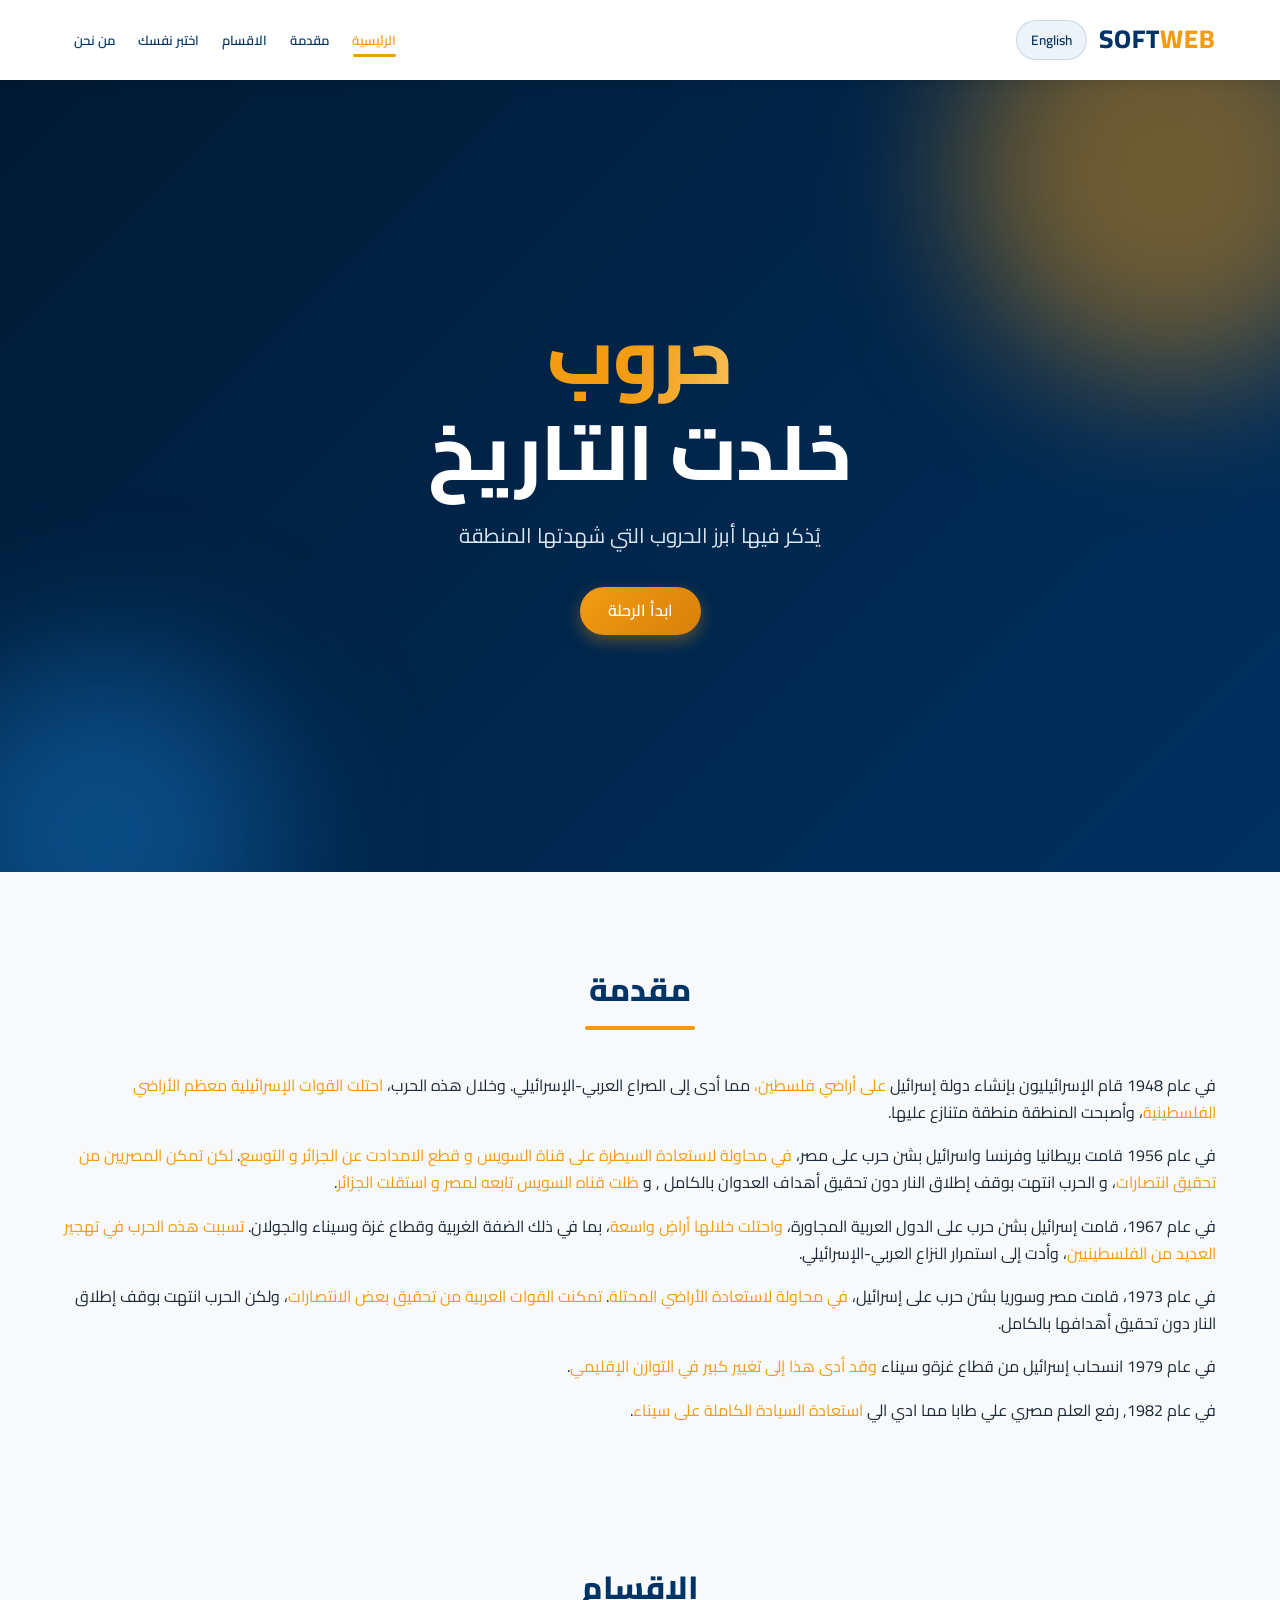
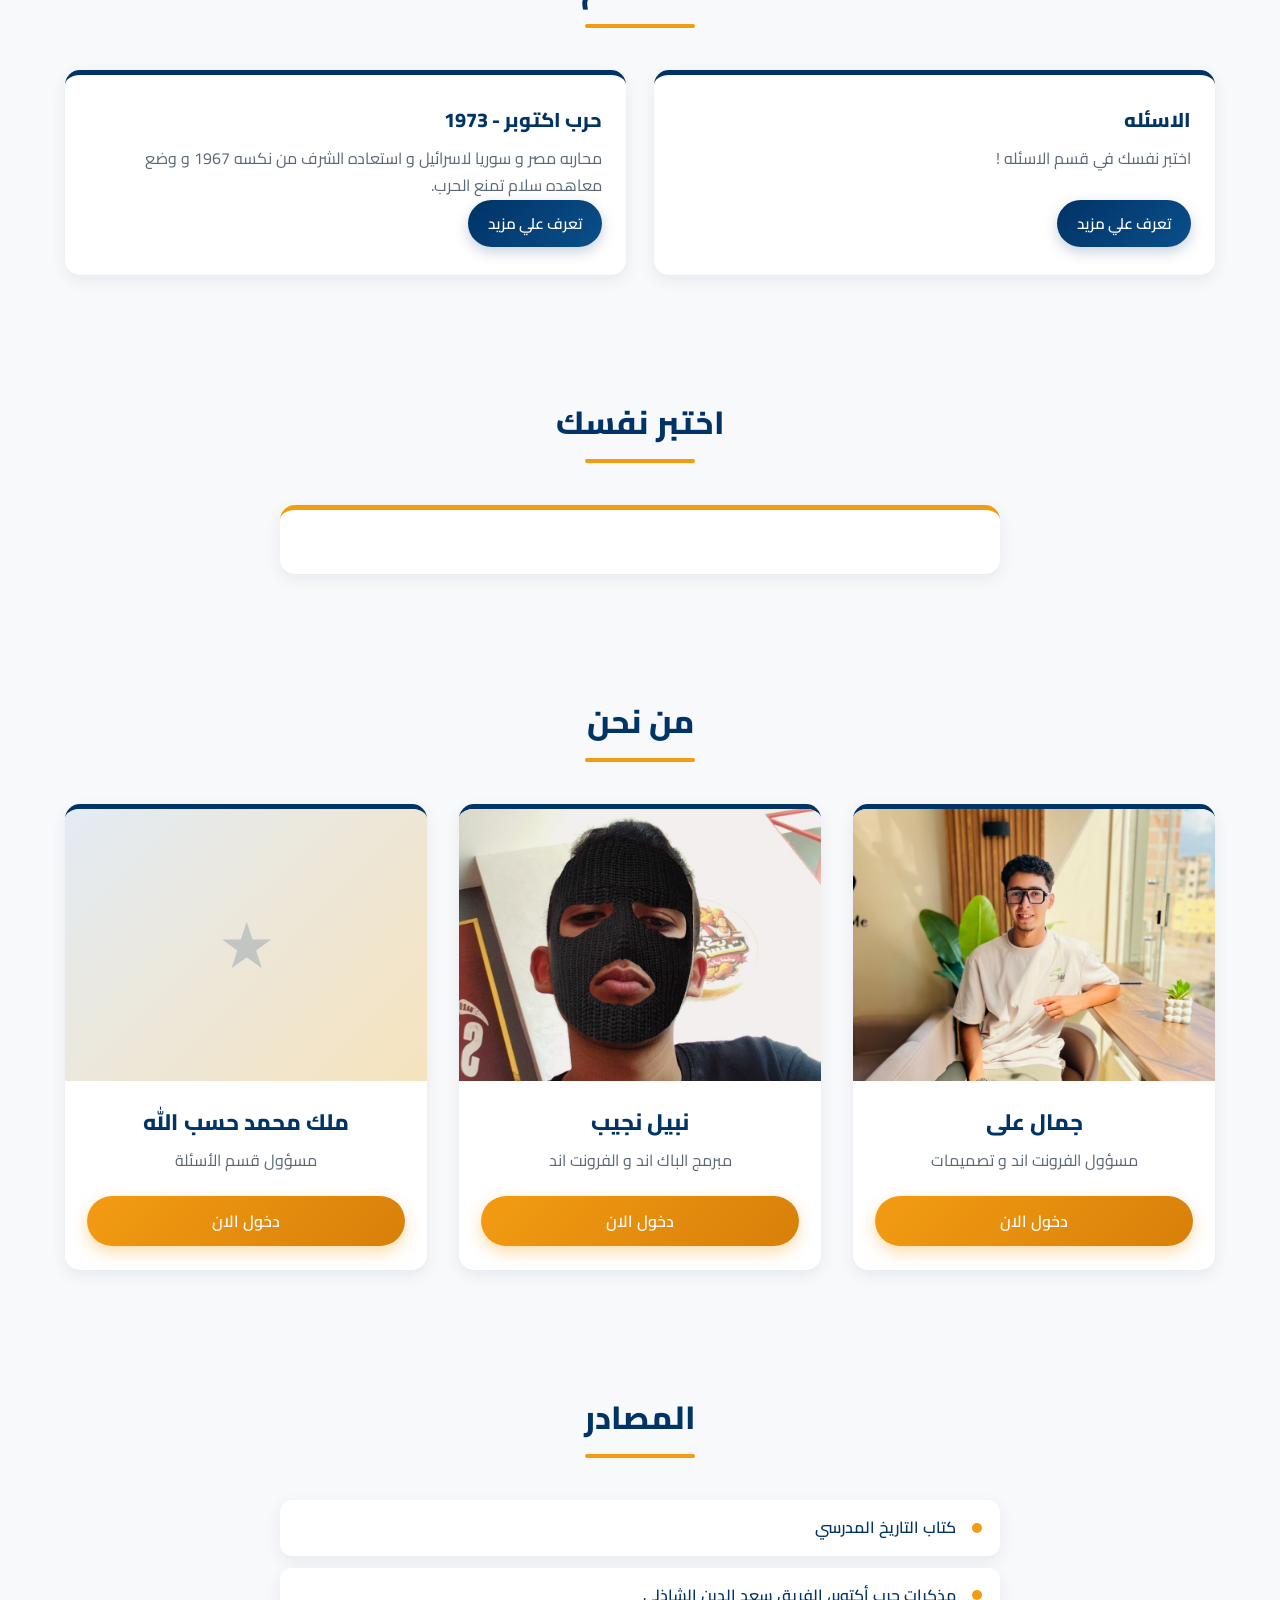
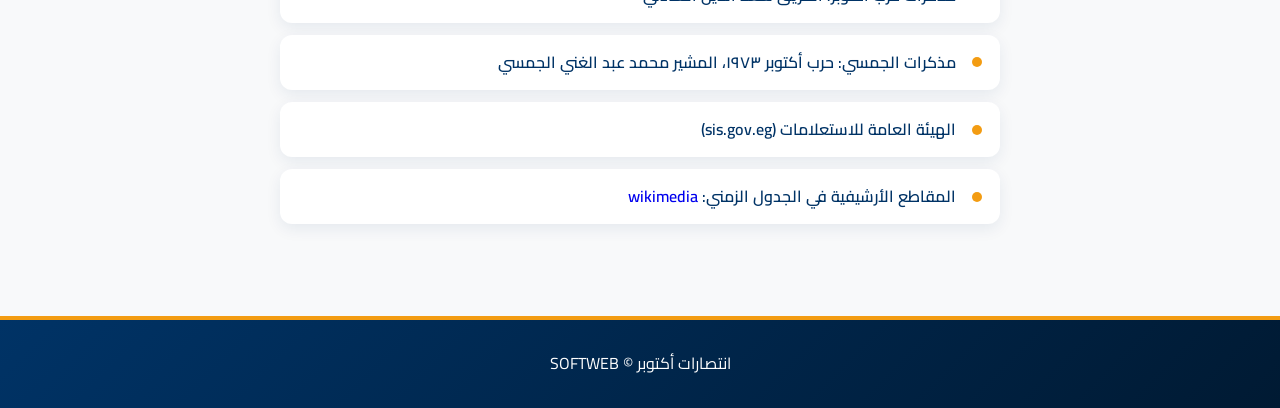
==== commit 3754b2c3: "Add files via upload" ====
--- a/index.html
+++ b/index.html
@@ -19,8 +19,8 @@
     <header>
 
         <!--شعار-->
-        <div class="logo" onclick="window.location.href='https://www.instagram.com/soft_wep/'">
-            <h1>SOFT<span>WEB</span></h1>
+        <div class="logo">
+            <h1 onclick="window.location.href='https://www.instagram.com/soft_wep/'">SOFT<span>WEB</span></h1>
             <button class="language_toggle" type="button" data-language-toggle aria-label="تغيير اللغة">English</button>
         </div>
 
@@ -29,8 +29,8 @@
             <div class="link_box">
                 <a class="link_item" href="#word">الرئيسية</a>
                 <a class="link_item" href="#intro">مقدمة</a>
-                <a class="link_item" href="#causes">أسباب الحرب</a>
-                <a class="link_item" href="#battles">المعارك</a>
+                <a class="link_item" href="#causes">الاقسام</a>
+                <a class="link_item" href="#quiz">اختبر نفسك</a>
                 <a class="link_item" href="#we">من نحن</a>
             </div>
         </nav>
@@ -52,252 +52,37 @@
         <!--مقدمة-->
         <section class="sec" id="intro">
             <h2 class="section-title">مقدمة</h2>
-            <p>في عام 1948 قام الإسرائيليون بإنشاء دولة إسرائيل <span>على أراضي فلسطين،</span> مما أدى إلى الصراع العربي-الإسرائيلي. وخلال هذه الحرب، <span>احتلت القوات الإسرائيلية معظم الأراضي الفلسطينية</span>، وأصبحت المنطقة منطقة متنازع عليها.</p>
-            <p>في عام 1956 قامت بريطانيا وفرنسا واسرائيل بشن حرب على مصر، <span>في محاولة لاستعادة السيطرة على قناة السويس و قطع الامدادت عن الجزائر و التوسع</span>. <span>لكن تمكن المصريين من تحقيق انتصارات</span>، و الحرب انتهت بوقف إطلاق النار دون تحقيق أهداف العدوان بالكامل , و <span>ظلت قناه السويس تابعه لمصر و استقلت الجزائر</span>.</p>
-            <p>في عام 1967، قامت إسرائيل بشن حرب على الدول العربية المجاورة، <span>واحتلت خلالها أراضٍ واسعة</span>، بما في ذلك الضفة الغربية وقطاع غزة وسيناء والجولان. <span>تسببت هذه الحرب في تهجير العديد من الفلسطينيين</span>، وأدت إلى استمرار النزاع العربي-الإسرائيلي.</p>
-            <p>في عام 1973، قامت مصر وسوريا بشن حرب على إسرائيل، <span>في محاولة لاستعادة الأراضي المحتلة</span>. <span>تمكنت القوات العربية من تحقيق بعض الانتصارات</span>، ولكن الحرب انتهت بوقف إطلاق النار دون تحقيق أهدافها بالكامل.</p>
+            <p>في عام 1948 قام الإسرائيليون بإنشاء دولة إسرائيل <span>على أراضي فلسطين،</span> مما أدى إلى الصراع
+                العربي-الإسرائيلي. وخلال هذه الحرب، <span>احتلت القوات الإسرائيلية معظم الأراضي الفلسطينية</span>،
+                وأصبحت المنطقة منطقة متنازع عليها.</p>
+            <p>في عام 1956 قامت بريطانيا وفرنسا واسرائيل بشن حرب على مصر، <span>في محاولة لاستعادة السيطرة على قناة
+                    السويس و قطع الامدادت عن الجزائر و التوسع</span>. <span>لكن تمكن المصريين من تحقيق انتصارات</span>،
+                و الحرب انتهت بوقف إطلاق النار دون تحقيق أهداف العدوان بالكامل , و <span>ظلت قناه السويس تابعه لمصر و
+                    استقلت الجزائر</span>.</p>
+            <p>في عام 1967، قامت إسرائيل بشن حرب على الدول العربية المجاورة، <span>واحتلت خلالها أراضٍ واسعة</span>، بما
+                في ذلك الضفة الغربية وقطاع غزة وسيناء والجولان. <span>تسببت هذه الحرب في تهجير العديد من
+                    الفلسطينيين</span>، وأدت إلى استمرار النزاع العربي-الإسرائيلي.</p>
+            <p>في عام 1973، قامت مصر وسوريا بشن حرب على إسرائيل، <span>في محاولة لاستعادة الأراضي المحتلة</span>.
+                <span>تمكنت القوات العربية من تحقيق بعض الانتصارات</span>، ولكن الحرب انتهت بوقف إطلاق النار دون تحقيق
+                أهدافها بالكامل.</p>
+            <p>في عام 1979 انسحاب إسرائيل من قطاع غزةو سيناء <span>وقد أدى هذا إلى تغيير كبير في التوازن الإقليمي</span>.</p>
+            <p>في عام 1982, رفع العلم مصري علي طابا مما ادي الي <span>استعادة السيادة الكاملة على سيناء</span>.</p>
         </section>
 
         <!--أسباب الحرب-->
         <section class="sec" id="causes">
-            <h2 class="section-title">الاحداث</h2>
+            <h2 class="section-title">الاقسام</h2>
             <div class="cards_grid">
                 <article class="info_item">
-                    <h3>الصراع العربي-الإسرائيلي 1948</h3>
-                    <p>قيام دوله علي ارض دوله اخري ادي الي تحريك و غليان دماء العرب.</p>
-                    <button class="btn-war" type="button" id="arabWar">تعرف علي مزيد</button>
-                </article>
-                <article class="info_item">
-                    <h3>العدوان الثلاثي - 1956</h3>
-                    <p>شن هجوم علي مصر في من تحالف ثلاثي هو بريطانيا , فرنسا , اسرائيل.</p>
-                    <button class="btn-war" type="button" id="threeWarsWay">تعرف علي مزيد</button>
-                </article>
-                <article class="info_item">
-                    <h3>العدوان الاسرائيلي - 1967</h3>
-                    <p>الغزو الاسرائيلي لمصر و بعض المناطق المجاورة لها.</p>
-                    <button class="btn-war" type="button" id="israelWar">تعرف علي مزيد</button>
+                    <h3>الاسئله</h3>
+                    <p>اختبر نفسك في قسم الاسئله !</p>
+                    <button class="btn-war" type="button" id="quiz-btn-travel">تعرف علي مزيد</button>
                 </article>
                 <article class="info_item">
                     <h3>حرب اكتوبر - 1973</h3>
                     <p>محاربه مصر و سوريا لاسرائيل و استعاده الشرف من نكسه 1967 و وضع معاهده سلام تمنع الحرب.</p>
                     <button class="btn-war" type="button" id="OctobarWar">تعرف علي مزيد</button>
                 </article>
-            </div>
-        </section>
-
-        <!--الجدول الزمني-->
-        <section class="sec" id="timeline">
-            <h2 class="section-title">الجدول الزمني</h2>
-            <div class="timeline">
-                <article class="tl_item">
-                    <span class="tl_date">٦ أكتوبر ١٩٧٣ - الساعة ٢:٠٥ ظهرا</span>
-                    <h3>ساعة الصفر</h3>
-                    <!-- الفيديو: ضع الملف في static/video/ بالاسم الموجود في src -->
-                    <figure class="film">
-                        <div class="film_screen">
-                            <video class="film_media" src="static/video/sa3eh_el_sifr.mp4" controls preload="metadata"
-                                playsinline></video>
-                        </div>
-                        <figcaption class="film_caption">ضربة جوية مصرية ثم بدء عبور القناة، وفي الوقت نفسه بدأ الهجوم
-                            السوري في الجولان.</figcaption>
-                    </figure>
-                </article>
-                <article class="tl_item">
-                    <span class="tl_date">الأيام الأولى</span>
-                    <h3>تحطيم خط بارليف</h3>
-                    <!-- الفيديو: ضع الملف في static/video/ بالاسم الموجود في src -->
-                    <figure class="film">
-                        <div class="film_screen">
-                            <video class="film_media" src="static/video/el_5at.mp4" controls preload="metadata"
-                                playsinline></video>
-                        </div>
-                        <figcaption class="film_caption">اقتحام الساتر الترابي بمضخات المياه وتدمير النقاط القوية وإقامة
-                            رؤوس كباري شرق القناة.</figcaption>
-                    </figure>
-                </article>
-                <article class="tl_item">
-                    <span class="tl_date">١٤ أكتوبر</span>
-                    <h3>المنصورة والدبابات</h3>
-                    <!-- الفيديو: ضع الملف في static/video/ بالاسم الموجود في src -->
-                    <figure class="film">
-                        <div class="film_screen">
-                            <video class="film_media" src="static/video/elmansora.mp4" controls preload="metadata"
-                                playsinline></video>
-                        </div>
-                        <figcaption class="film_caption">معركة المنصورة الجوية في الدلتا، ومعركة الدبابات الكبرى في
-                            سيناء.</figcaption>
-                    </figure>
-                </article>
-                <article class="tl_item">
-                    <span class="tl_date">١٦ أكتوبر</span>
-                    <h3>الثغرة</h3>
-                    <!-- الفيديو: ضع الملف في static/video/ بالاسم الموجود في src -->
-                    <figure class="film">
-                        <div class="film_screen">
-                            <img class="film_media" src="static/img/moments/1973_sinai_war_maps2-ar.jpg" alt="الثغرة">
-                        </div>
-                        <figcaption class="film_caption">عبور قوة إسرائيلية إلى غرب القناة في منطقة الدفرسوار.
-                        </figcaption>
-                    </figure>
-                </article>
-                <article class="tl_item">
-                    <span class="tl_date">١٧ أكتوبر</span>
-                    <h3>سلاح البترول</h3>
-                    <!-- الفيديو: ضع الملف في static/video/ بالاسم الموجود في src -->
-                    <figure class="film">
-                        <div class="film_screen">
-                            <img class="film_media" src="static/img/moments/FLAG_POLICY_DURING_THE_1973_oil_crisis.gif"
-                                alt="سلاح البترول">
-                        </div>
-                        <figcaption class="film_caption">إعلان الدول العربية خفض إنتاج النفط وحظره عن الدول الداعمة
-                            لإسرائيل.</figcaption>
-                    </figure>
-                </article>
-                <article class="tl_item">
-                    <span class="tl_date">٢٢ أكتوبر</span>
-                    <h3>قرار ٣٣٨</h3>
-                    <!-- الفيديو: ضع الملف في static/video/ بالاسم الموجود في src -->
-                    <figure class="film">
-                        <div class="film_screen">
-                            <img class="film_media" src="static/img/moments/338.jpg" alt="قرار مجلس الأمن ٣٣٨">
-                        </div>
-                        <figcaption class="film_caption">مجلس الأمن يصدر قرارا بوقف إطلاق النار.</figcaption>
-                    </figure>
-                </article>
-                <article class="tl_item">
-                    <span class="tl_date">٢٥ أكتوبر</span>
-                    <h3>استقرار وقف إطلاق النار</h3>
-                    <!-- الفيديو: ضع الملف في static/video/ بالاسم الموجود في src -->
-                    <figure class="film">
-                        <div class="film_screen">
-                            <img class="film_media"
-                                src="static/img/moments/Camp_David,_Menachem_Begin,_Anwar_Sadat,_1978.jpg"
-                                alt="وقف إطلاق النار">
-                        </div>
-                        <figcaption class="film_caption">توقف القتال على الجبهة المصرية بعد قرار جديد من مجلس الأمن.
-                        </figcaption>
-                    </figure>
-                </article>
-            </div>
-        </section>
-
-        <!--المعارك-->
-        <section class="sec" id="battles">
-            <h2 class="section-title">أبرز المعارك</h2>
-            <div class="cards_grid battles_box">
-                <article class="info_item">
-                    <span class="tag">٦ أكتوبر</span>
-                    <h3>العبور وتحطيم خط بارليف</h3>
-                    <p>عبرت القوات القناة بالقوارب المطاطية، وفتح المهندسون ثغرات في الساتر الترابي بمضخات المياه، ثم
-                        أقاموا الكباري لعبور المعدات.</p>
-                </article>
-                <article class="info_item">
-                    <span class="tag">٦ أكتوبر</span>
-                    <h3>الجبهة السورية</h3>
-                    <p>هاجمت القوات السورية في الجولان، واستعادت في اليوم الأول موقع جبل الشيخ.</p>
-                </article>
-                <article class="info_item">
-                    <span class="tag">١٤ أكتوبر</span>
-                    <h3>معركة المنصورة الجوية</h3>
-                    <p>اشتبك الطيران المصري مع الطيران الإسرائيلي في سماء الدلتا، ويحتفل سلاح الطيران بهذا اليوم كل عام.
-                    </p>
-                </article>
-                <article class="info_item">
-                    <span class="tag">١٤ أكتوبر</span>
-                    <h3>معركة الدبابات في سيناء</h3>
-                    <p>من أكبر معارك الدبابات في التاريخ الحديث، وغيّرت مسار العمليات على الجبهة.</p>
-                </article>
-                <article class="info_item">
-                    <span class="tag">١٦ أكتوبر</span>
-                    <h3>الثغرة وصمود السويس</h3>
-                    <p>تسللت قوة إسرائيلية غرب القناة، لكن مدينة السويس صمدت وأفشلت دخولها.</p>
-                </article>
-            </div>
-        </section>
-
-        <!--الأسلحة-->
-        <section class="sec sec_dark" id="weapons">
-            <h2 class="section-title">الأسلحة والمعدات</h2>
-            <div class="cards_grid">
-                <article class="weapon_item">
-                    <h3>صواريخ سام</h3>
-                    <p>شبكة الدفاع الجوي التي حمت القوات العابرة من الضربات الجوية.</p>
-                </article>
-                <article class="weapon_item">
-                    <h3>صواريخ مالوتكا</h3>
-                    <p>صواريخ موجهة مضادة للدبابات حملها الجنود ودمروا بها أعدادا من دبابات العدو.</p>
-                </article>
-                <article class="weapon_item">
-                    <h3>مضخات المياه</h3>
-                    <p>فتحت ثغرات في الساتر الترابي في وقت قصير.</p>
-                </article>
-                <article class="weapon_item">
-                    <h3>القوارب والكباري</h3>
-                    <p>نقلت الجنود أولا ثم الدبابات والمعدات إلى الضفة الشرقية.</p>
-                </article>
-                <article class="weapon_item">
-                    <h3>مقاتلات ميج-٢١</h3>
-                    <p>من مقاتلات سلاح الجو المصري في المعارك الجوية.</p>
-                </article>
-                <article class="weapon_item">
-                    <h3>دبابات تي-٥٥ وتي-٦٢</h3>
-                    <p>شكلت قوة الدبابات في المعارك البرية.</p>
-                </article>
-            </div>
-        </section>
-
-        <!--النتائج-->
-        <section class="sec" id="results">
-            <h2 class="section-title">نتائج الحرب</h2>
-            <div class="cards_grid">
-                <article class="result_item">
-                    <span class="result_year">١٩٧٤</span>
-                    <h3>فض الاشتباك الأول</h3>
-                    <p>انسحبت القوات الإسرائيلية من غرب القناة ومن جزء من شرقها.</p>
-                </article>
-                <article class="result_item">
-                    <span class="result_year">١٩٧٩</span>
-                    <h3>معاهدة السلام</h3>
-                    <p>وقعت مصر وإسرائيل المعاهدة، وحددت جدول الانسحاب من سيناء.</p>
-                </article>
-                <article class="result_item">
-                    <span class="result_year">١٩٨٢</span>
-                    <h3>عودة سيناء</h3>
-                    <p>اكتمل الانسحاب في ٢٥ أبريل ما عدا منطقة طابا.</p>
-                </article>
-                <article class="result_item">
-                    <span class="result_year">١٩٨٩</span>
-                    <h3>عودة طابا</h3>
-                    <p>رُفع العلم المصري على طابا في ١٩ مارس بعد تحكيم دولي.</p>
-                </article>
-            </div>
-        </section>
-
-        <!--المعرض-->
-        <section class="sec" id="gallery">
-            <h2 class="section-title">معرض الصور</h2>
-            <div class="gallery_box">
-                <figure class="gallery_item"><img src="static/img/moments/el3bor.jpg" alt="لحظة العبور">
-                    <figcaption>لحظة العبور</figcaption>
-                </figure>
-                <figure class="gallery_item"><img src="static/img/moments/el_kbary.jpg" alt="الكباري على القناة">
-                    <figcaption>الكباري على القناة</figcaption>
-                </figure>
-                <figure class="gallery_item"><img src="static/img/moments/elmoatelat.jpg" alt="المقاتلات">
-                    <figcaption>المقاتلات</figcaption>
-                </figure>
-                <figure class="gallery_item"><img src="static/img/moments/dbabat.jpg" alt="الدبابات">
-                    <figcaption>الدبابات</figcaption>
-                </figure>
-                <figure class="gallery_item"><img src="static/img/moments/el3alam.jpg" alt="رفع العلم">
-                    <figcaption>رفع العلم</figcaption>
-                </figure>
-                <figure class="gallery_item"><img src="static/img/moments/elkada.jpg" alt="القادة">
-                    <figcaption>القادة</figcaption>
-                </figure>
-                <figure class="gallery_item"><img src="static/img/moments/elmajen.jpg" alt="الماذن العالية">
-                    <figcaption>الماذن العالية</figcaption>
-                </figure>
             </div>
         </section>
 
@@ -334,14 +119,13 @@
                 </div>
 
                 <div class="leaders_item">
-                    <div class="leaders_img"><img src="static/img/we/hany.jpg" class="leaders_photo"
-                            alt="محمد هاني جادو"></div>
+                    <div class="leaders_img"><img src="" class="leaders_photo" alt="ملك محمد حسب الله"></div>
                     <div class="leaders_string">
-                        <h1>محمد هاني جادو</h1>
-                        <p>جمع الداتا و جاب صور و فديوهات</p>
+                        <h1>ملك محمد حسب الله</h1>
+                        <p>مسؤول قسم الأسئلة</p>
                     </div>
-                    <button data-title="محمد هاني جادو"
-                        data-text="جمع الداتا و جاب صور و فديوهات و جاب معظم الاحداث اللي حصلت و بحث عن الاحداث اللي حصلت و تصاعدات">دخول
+                    <button data-title="ملك محمد حسب الله"
+                        data-text="مسؤول قسم الأسئلة وضعت الاسئله و بنت قواعد الاسكريبت الخاص بها">دخول
                         الان</button>
                 </div>
             </div>
@@ -376,7 +160,6 @@
         <p>انتصارات أكتوبر &copy; SOFTWEB</p>
     </footer>
 
-    <script src="static/scripts/i18n.js"></script> <!--ترجمه-->
     <script src="static/scripts/app.js"></script> <!--اعدادات عامه-->
     <script src="static/scripts/index.js"></script> <!--تنقلات خاصه-->
     <script src="static/scripts/travel.js"></script> <!--تنقلات عامه-->
--- a/static/css/style.css
+++ b/static/css/style.css
@@ -77,8 +77,36 @@
     letter-spacing: 1px;
 }
 
-.logo span {
+.logo {
+    display: flex;
+    flex: 0 0 auto;
+    align-items: center;
+    gap: 12px;
+}
+
+.logo span,span {
     color: var(--main-orange);
+}
+
+.language_toggle {
+    flex: 0 0 auto;
+    padding: 6px 14px;
+    color: var(--main-blue);
+    background: #eef3f8;
+    border: 1px solid rgba(0, 51, 102, 0.14);
+    border-radius: 20px;
+    box-shadow: none;
+    font-size: 0.85rem;
+}
+
+.language_toggle::before {
+    display: none;
+}
+
+.language_toggle:hover {
+    color: #fff;
+    background: var(--main-blue);
+    box-shadow: 0 4px 12px rgba(0, 51, 102, 0.2);
 }
 
 nav {
@@ -101,7 +129,8 @@
     color: var(--main-blue);
     font-weight: 600;
     white-space: nowrap;
-    padding: 6px 10px;
+    padding: 6px clamp(6px, 0.75vw, 10px);
+    font-size: clamp(0.82rem, 1vw, 1rem);
     transition: color 0.3s;
 }
 
@@ -251,14 +280,22 @@
 }
 
 /* ========== جوال ========== */
+@media (max-width: 900px) {
+    header {
+        flex-direction: column;
+        gap: 8px;
+        padding: 14px 5%;
+    }
+
+    nav {
+        width: 100%;
+    }
+}
+
 @media (max-width: 640px) {
     header {
-        flex-direction: column;
         gap: 6px;
-    }
-
-    nav {
-        width: 100%;
+        padding: 12px 4%;
     }
 
     .section-title {
@@ -283,4 +320,4 @@
     .reveal {
         opacity: 1;
     }
-}
+}
--- a/static/css/index.css
+++ b/static/css/index.css
@@ -85,6 +85,110 @@
     animation: heroIn 1s var(--ease) 0.85s both, pulse 2.6s ease-in-out 2s infinite;
 }
 
+/* ========== بوابة التعرف على القيادات ========== */
+.travel {
+    position: relative;
+    overflow: hidden;
+    padding: 82px 5% 90px;
+    background:
+        radial-gradient(ellipse at 10% 100%, rgba(243, 156, 18, 0.12), transparent 38%),
+        linear-gradient(180deg, #edf3f8, #f8f9fa);
+}
+
+.travel .section-title {
+    margin-bottom: 48px;
+}
+
+.box_main {
+    position: relative;
+    z-index: 1;
+    display: grid;
+    grid-template-columns: repeat(3, minmax(0, 1fr));
+    gap: 26px;
+    max-width: 1150px;
+    margin: 0 auto;
+}
+
+.travel .box {
+    position: relative;
+    display: flex;
+    min-height: 245px;
+    overflow: hidden;
+    align-items: flex-end;
+    padding: 28px;
+    border: 1px solid rgba(255, 255, 255, 0.2);
+    border-radius: 18px;
+    background: linear-gradient(145deg, var(--mid-blue), var(--deep-blue));
+    box-shadow: var(--shadow-sm);
+    transition: transform 0.4s var(--ease), box-shadow 0.4s var(--ease);
+}
+
+.box_main > .box:nth-child(1) {
+    background-image:
+        linear-gradient(rgba(0, 15, 30, 0.36), rgba(0, 15, 30, 0.36)),
+        url("https://flagcdn.com/w640/eg.png");
+    background-position: center;
+    background-size: cover;
+}
+
+.box_main > .box:nth-child(2) {
+    background-image:
+        linear-gradient(rgba(0, 15, 30, 0.36), rgba(0, 15, 30, 0.36)),
+        url("https://flagcdn.com/w640/sy.png");
+    background-position: center;
+    background-size: cover;
+}
+
+.box_main > .box:nth-child(3) {
+    background-image:
+        linear-gradient(rgba(0, 15, 30, 0.36), rgba(0, 15, 30, 0.36)),
+        url("https://flagcdn.com/w640/il.png");
+    background-position: center;
+    background-size: cover;
+}
+
+.travel .box::before {
+    content: '';
+    position: absolute;
+    top: -52px;
+    left: -42px;
+    width: 180px;
+    height: 180px;
+    border: 1px solid rgba(255, 255, 255, 0.16);
+    border-radius: 50%;
+    box-shadow: 0 0 0 22px rgba(255, 255, 255, 0.04), 0 0 0 46px rgba(255, 255, 255, 0.035);
+    transition: transform 0.5s var(--ease);
+}
+
+.travel .box:hover {
+    transform: translateY(-8px);
+    box-shadow: var(--shadow-lg);
+}
+
+.travel .box:hover::before {
+    transform: scale(1.12);
+}
+
+.travel .box_item {
+    position: relative;
+    z-index: 1;
+    width: 100%;
+    text-align: center;
+}
+
+.travel .box_item h1 {
+    min-height: 2.8em;
+    margin: 0 0 20px;
+    color: #fff;
+    font-size: clamp(1.2rem, 2vw, 1.55rem);
+    font-weight: 800;
+    line-height: 1.75;
+}
+
+.travel .box_item .btn {
+    min-width: 145px;
+}
+
 /* ========== القادة ========== */
 .leaders_section,
 .plans_section {
@@ -236,6 +340,28 @@
     }
 }
 
+@media (max-width: 850px) {
+    .box_main {
+        grid-template-columns: repeat(2, minmax(0, 1fr));
+    }
+}
+
+@media (max-width: 560px) {
+    .travel {
+        padding: 64px 6% 70px;
+    }
+
+    .box_main {
+        grid-template-columns: 1fr;
+        gap: 18px;
+    }
+
+    .travel .box {
+        min-height: 210px;
+        padding: 24px;
+    }
+}
+
 /* ========================================================== */
 /* ================= الأقسام الجديدة ======================== */
 /* ========================================================== */
@@ -264,6 +390,25 @@
 
 .battles_box .info_item {
     border-top-color: var(--main-orange);
+}
+
+#causes .info_item {
+    display: flex;
+    flex-direction: column;
+}
+
+#causes .btn-war {
+    align-self: flex-start;
+    margin-top: auto;
+    padding: 9px 20px;
+    color: #fff;
+    background: linear-gradient(135deg, var(--main-blue), var(--mid-blue));
+    box-shadow: 0 5px 14px rgba(0, 51, 102, 0.22);
+    font-size: 0.95rem;
+}
+
+#causes .btn-war:hover {
+    box-shadow: 0 8px 18px rgba(0, 51, 102, 0.32);
 }
 
 .info_item:hover {
@@ -829,7 +974,6 @@
     background: radial-gradient(ellipse at center, transparent 60%, rgba(0, 0, 0, 0.55) 100%);
 }
 
-/* أثناء التشغيل نخفي الشريطين حتى لا يغطيا أزرار التحكم */
 /* النص الشارح تحت المشهد */
 .film_caption {
     padding: 12px 16px;
@@ -866,4 +1010,3 @@
         transform: translate(0, 0);
     }
 }
-
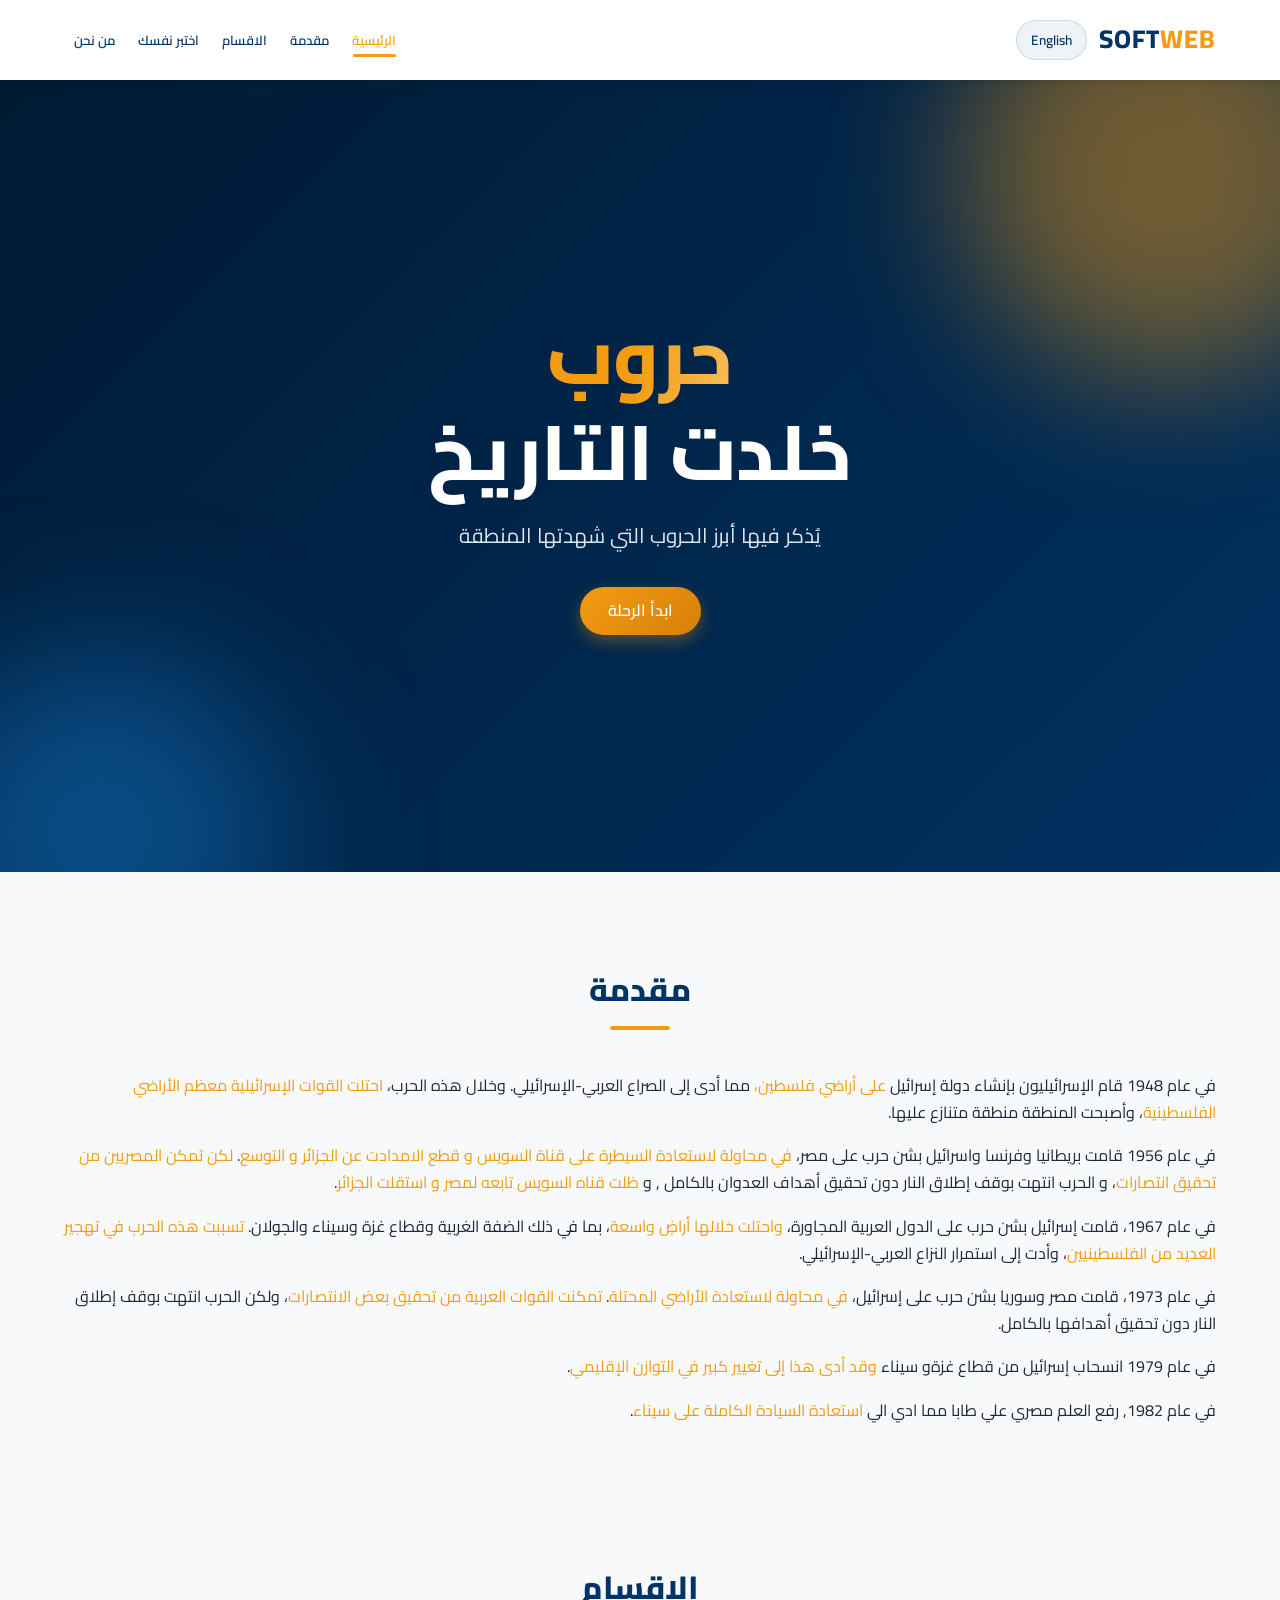
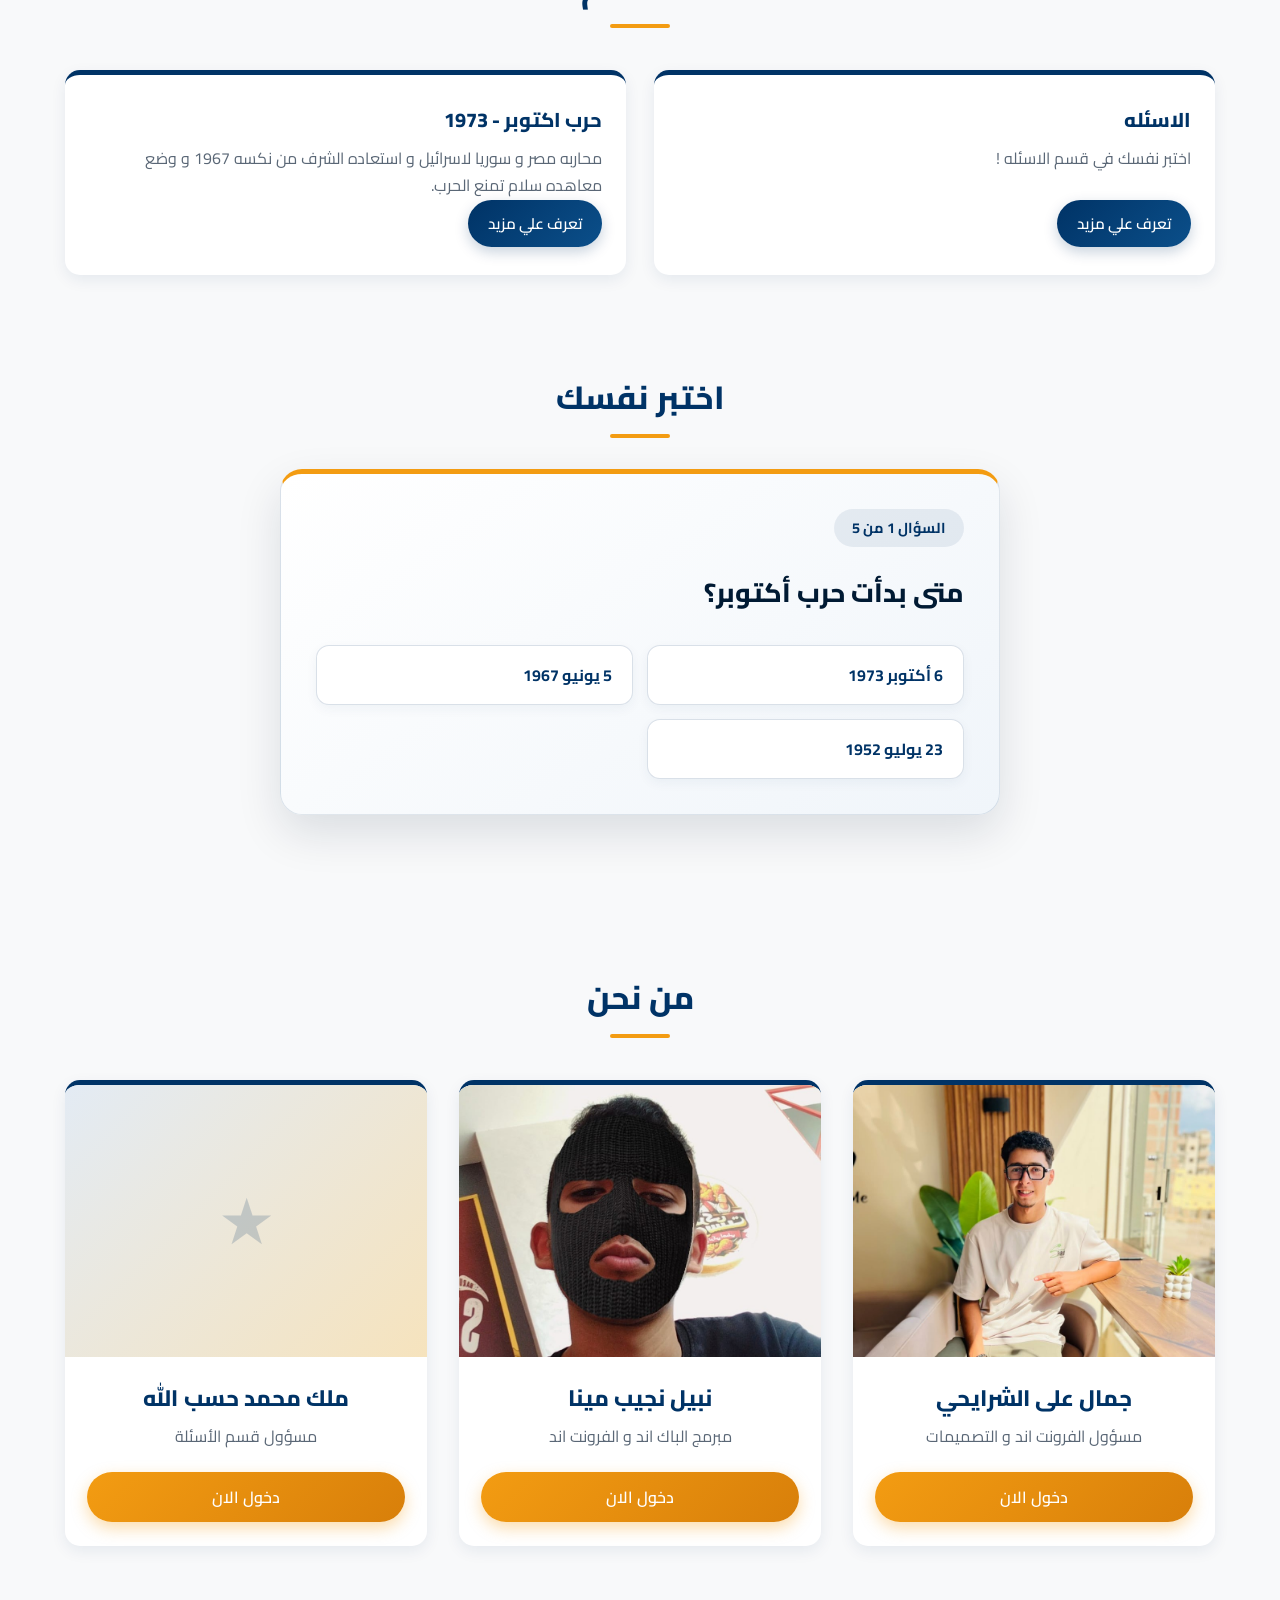
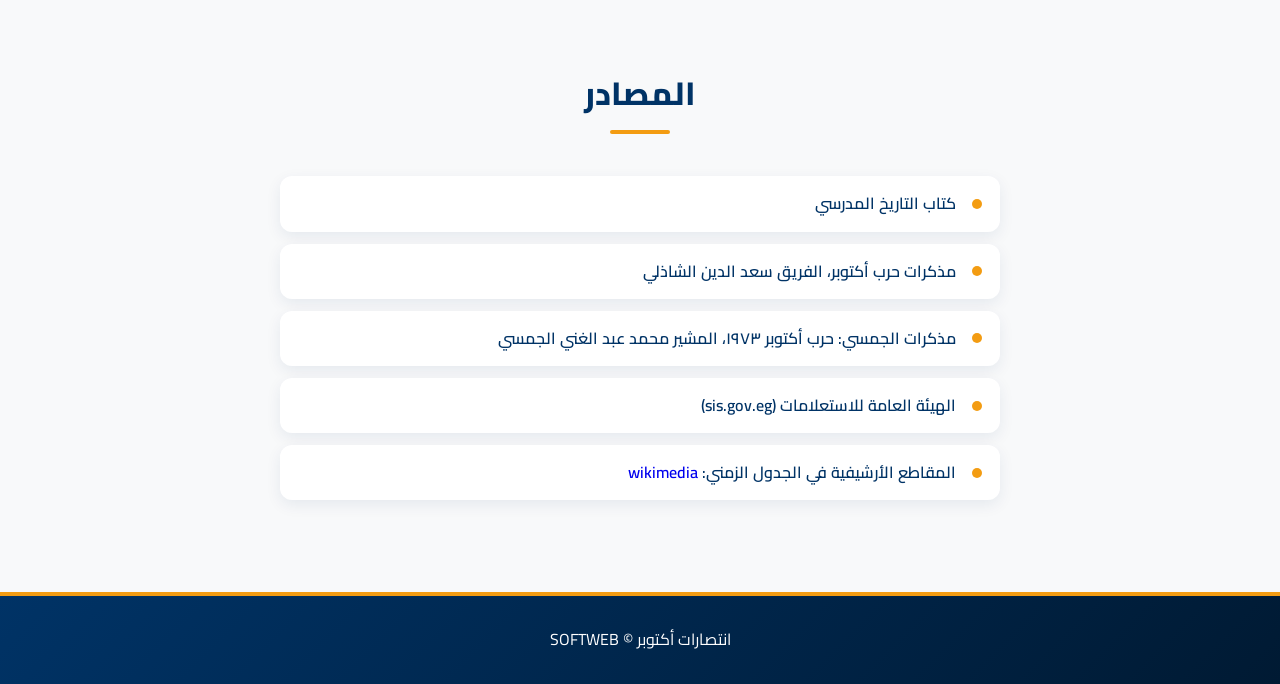
==== commit a164a2a3: "Update index.html" ====
--- a/index.html
+++ b/index.html
@@ -97,23 +97,23 @@
             <h2 class="section-title">من نحن</h2>
             <div class="leaders_box">
                 <div class="leaders_item">
-                    <div class="leaders_img"><img src="static/img/we/gemmy.jpg" class="leaders_photo" alt="جمال على">
+                    <div class="leaders_img"><img src="static/img/we/gemmy.jpg" class="leaders_photo" alt="جمال على الشرايحي ">
                     </div>
                     <div class="leaders_string">
-                        <h1>جمال على</h1>
-                        <p>مسؤول الفرونت اند و تصميمات</p>
+                        <h1>جمال على الشرايحي</h1>
+                        <p>مسؤول الفرونت اند و التصميمات</p>
                     </div>
-                    <button data-title="جمال علي" data-text="مسؤول الفرونت اند و شكل موقع و الصور">دخول الان</button>
+                    <button data-title="جمال علي الشرايحي " data-text="مبرمج الفرونت اند و شكل الموقع و الصور و التصميمات ">دخول الان</button>
                 </div>
 
                 <div class="leaders_item">
-                    <div class="leaders_img"><img src="static/img/we/nabil.jpg" class="leaders_photo" alt="نبيل نجيب">
+                    <div class="leaders_img"><img src="static/img/we/nabil.jpg" class="leaders_photo" alt="نبيل نجيب مينا">
                     </div>
                     <div class="leaders_string">
-                        <h1>نبيل نجيب</h1>
+                        <h1>نبيل نجيب مينا</h1>
                         <p>مبرمج الباك اند و الفرونت اند</p>
                     </div>
-                    <button data-title="نبيل نجيب"
+                    <button data-title="نبيل نجيب مينا"
                         data-text="مبرمج الباك اند و الفرونت اند و ساعد في صور وفيديوهات و وضع ترتيب ملفات و قام باضافه الانيميشن">دخول
                         الان</button>
                 </div>
--- a/static/css/style.css
+++ b/static/css/style.css
@@ -320,4 +320,263 @@
     .reveal {
         opacity: 1;
     }
-}+}
+
+
+/* =====================================
+   GLOBAL SCROLL REVEAL
+===================================== */
+
+.reveal {
+    opacity: 0;
+    transform: translateY(35px);
+    transition:
+        opacity .75s ease,
+        transform .75s cubic-bezier(.2, .8, .2, 1);
+    transition-delay: var(--reveal-delay, 0ms);
+}
+
+.reveal.visible {
+    opacity: 1;
+    transform: translateY(0);
+}
+
+/* Header animation */
+
+header {
+    transition:
+        padding .3s ease,
+        background .3s ease,
+        box-shadow .3s ease;
+}
+
+header.scrolled {
+    box-shadow: 0 8px 30px rgba(0, 0, 0, .18);
+}
+
+/* Navigation */
+
+nav a {
+    transition: color .25s ease, transform .25s ease;
+}
+
+nav a.active {
+    color: var(--primary-color, #d4af37);
+}
+
+/* Buttons */
+
+button,
+.btn,
+.leader_details_button {
+    transition:
+        transform .25s ease,
+        opacity .25s ease,
+        box-shadow .25s ease;
+}
+
+button:hover,
+.btn:hover,
+.leader_details_button:hover {
+    transform: translateY(-3px);
+}
+
+/* Reduced motion */
+
+@media (prefers-reduced-motion: reduce) {
+    .reveal {
+        opacity: 1;
+        transform: none;
+        transition: none;
+    }
+
+    *,
+    *::before,
+    *::after {
+        scroll-behavior: auto !important;
+        animation-duration: .01ms !important;
+        transition-duration: .01ms !important;
+    }
+}
+
+/* Quiz visibility fix */
+#quiz,
+#quiz .quiz_content,
+#quiz .question,
+#quiz .question_item,
+#quiz .answers,
+#quiz .answer,
+#quiz button {
+    opacity: 1;
+    visibility: visible;
+}
+
+#quiz.reveal {
+    transform: none;
+}
+
+#quiz.visible {
+    opacity: 1;
+}
+
+
+/* =====================================
+   OCTOBER QUIZ — PREMIUM DESIGN
+===================================== */
+
+#quiz {
+    padding: 65px 5%;
+    position: relative;
+}
+
+#quiz .section-title {
+    margin-bottom: 45px;
+}
+
+#quizBox {
+    width: min(100%, 850px);
+    min-height: 260px;
+    margin: auto;
+    padding: 35px;
+    position: relative;
+    overflow: hidden;
+    background: linear-gradient(145deg, #ffffff, #f0f5fa);
+    border: 1px solid rgba(0, 51, 102, .12);
+    border-top: 5px solid var(--main-orange);
+    border-radius: 22px;
+    box-shadow: 0 18px 45px rgba(0, 26, 51, .12);
+    animation: quizEnter .6s ease both;
+}
+
+@keyframes quizEnter {
+    from {
+        opacity: 0;
+        transform: translateY(25px);
+    }
+    to {
+        opacity: 1;
+        transform: translateY(0);
+    }
+}
+
+.quiz-question {
+    animation: questionEnter .4s ease both;
+}
+
+@keyframes questionEnter {
+    from {
+        opacity: 0;
+        transform: translateX(15px);
+    }
+    to {
+        opacity: 1;
+        transform: translateX(0);
+    }
+}
+
+.quiz-progress {
+    display: inline-flex;
+    padding: 7px 18px;
+    margin: 0 0 22px;
+    color: var(--main-blue);
+    background: rgba(0, 51, 102, .08);
+    border-radius: 30px;
+    font-size: .9rem;
+    font-weight: 700;
+}
+
+.quiz-question h3 {
+    color: var(--deep-blue);
+    font-size: clamp(1.2rem, 3vw, 1.65rem);
+    line-height: 1.8;
+    margin: 0 0 28px;
+    font-weight: 800;
+}
+
+.quiz-answers {
+    display: grid;
+    grid-template-columns: repeat(2, minmax(0, 1fr));
+    gap: 14px;
+}
+
+.quiz-answer {
+    width: 100%;
+    min-height: 60px;
+    padding: 14px 20px;
+    color: var(--main-blue);
+    background: #fff;
+    border: 1px solid rgba(0, 51, 102, .15);
+    border-radius: 13px;
+    box-shadow: 0 4px 12px rgba(0, 51, 102, .05);
+    font-size: 1rem;
+    font-weight: 700;
+    text-align: right;
+    cursor: pointer;
+    transition: all .3s ease;
+}
+
+.quiz-answer::before {
+    display: none;
+}
+
+.quiz-answer:hover {
+    color: #fff;
+    background: var(--main-blue);
+    border-color: var(--main-blue);
+    transform: translateY(-4px);
+    box-shadow: 0 9px 20px rgba(0, 51, 102, .2);
+}
+
+.quiz-answer:active {
+    transform: scale(.97);
+}
+
+.quiz-result {
+    text-align: center;
+    padding: 25px 10px;
+    animation: quizEnter .5s ease both;
+}
+
+.quiz-result h3 {
+    color: var(--main-blue);
+    font-size: 1.8rem;
+    margin: 0 0 15px;
+}
+
+.quiz-result p {
+    color: var(--muted);
+    font-size: 1.3rem;
+    font-weight: 800;
+    margin-bottom: 25px;
+}
+
+#quizRestart {
+    padding: 13px 35px;
+    border-radius: 12px;
+}
+
+/* Mobile */
+
+@media (max-width: 600px) {
+    #quiz {
+        padding: 45px 4%;
+    }
+
+    #quizBox {
+        padding: 23px 17px;
+        border-radius: 17px;
+    }
+
+    .quiz-answers {
+        grid-template-columns: 1fr;
+        gap: 11px;
+    }
+
+    .quiz-answer {
+        min-height: 55px;
+    }
+
+    .quiz-question h3 {
+        font-size: 1.15rem;
+    }
+}
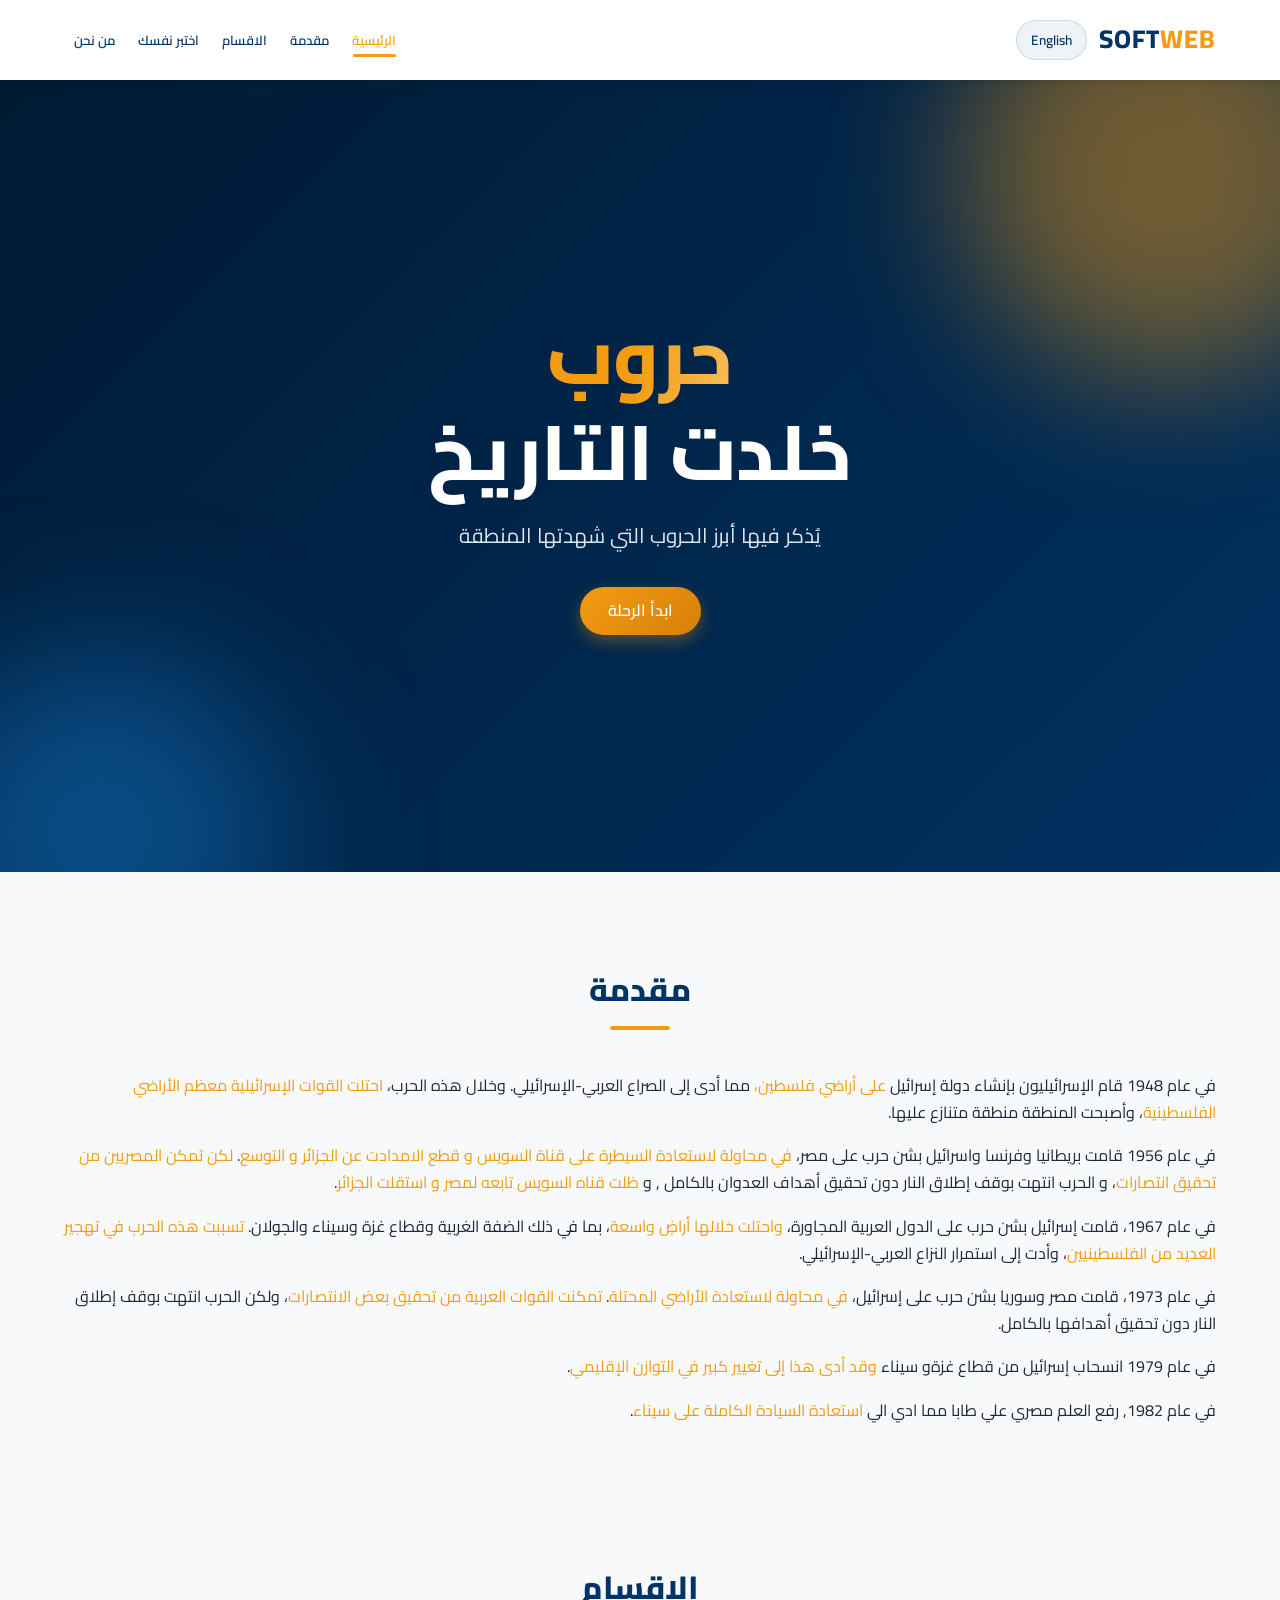
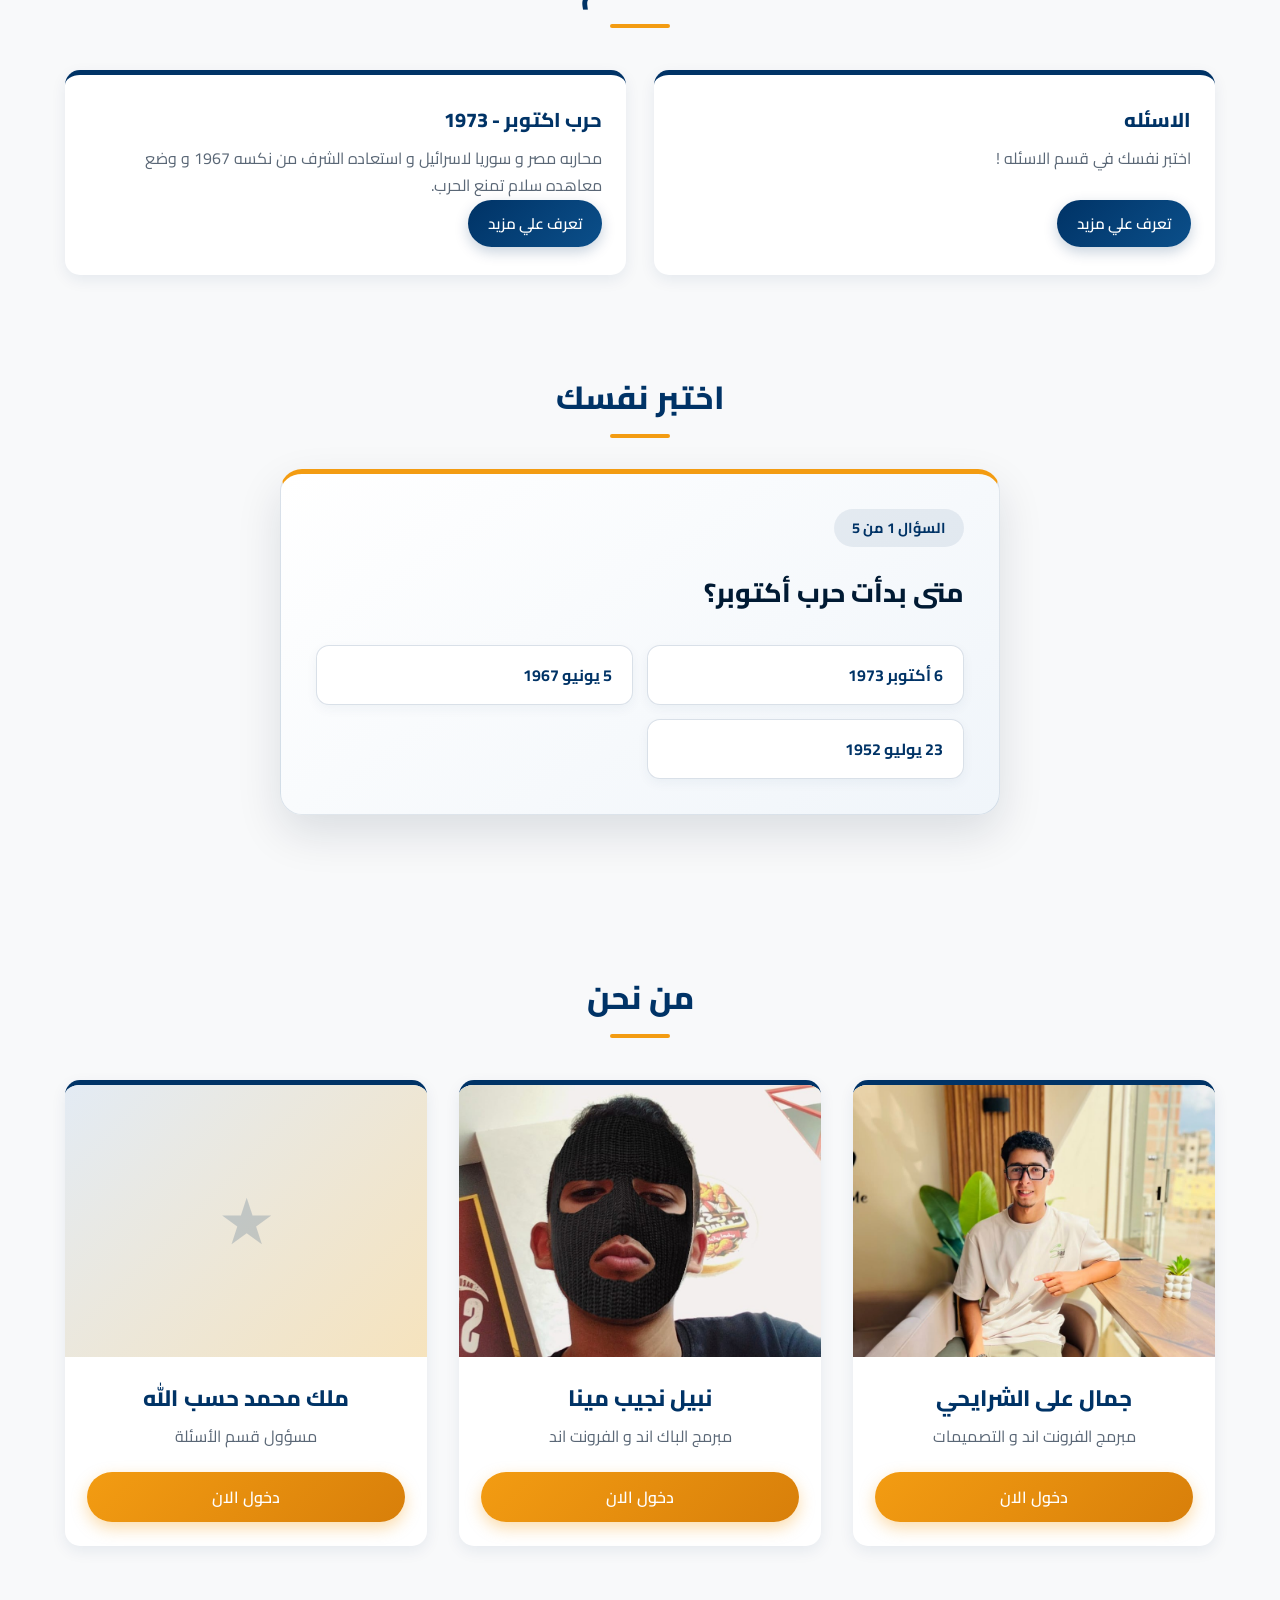
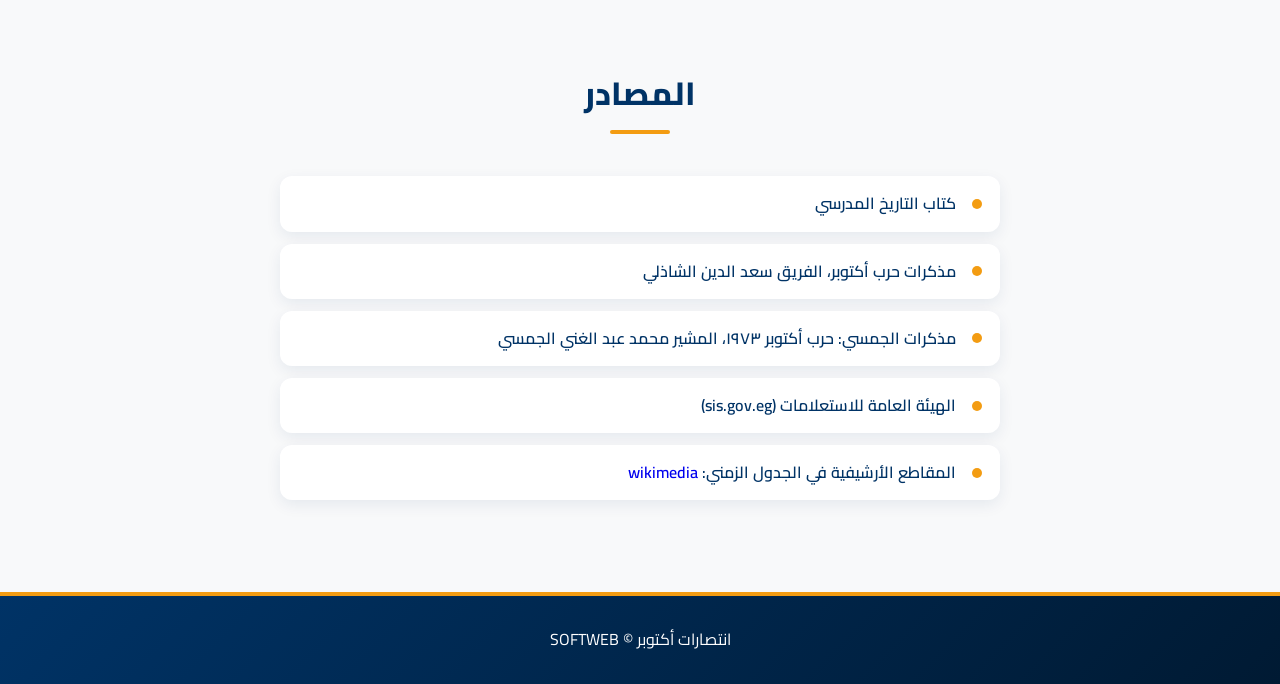
==== commit d62d7123: "Update index.html" ====
--- a/index.html
+++ b/index.html
@@ -101,7 +101,7 @@
                     </div>
                     <div class="leaders_string">
                         <h1>جمال على الشرايحي</h1>
-                        <p>مسؤول الفرونت اند و التصميمات</p>
+                        <p>مبرمج الفرونت اند و التصميمات</p>
                     </div>
                     <button data-title="جمال علي الشرايحي " data-text="مبرمج الفرونت اند و شكل الموقع و الصور و التصميمات ">دخول الان</button>
                 </div>
